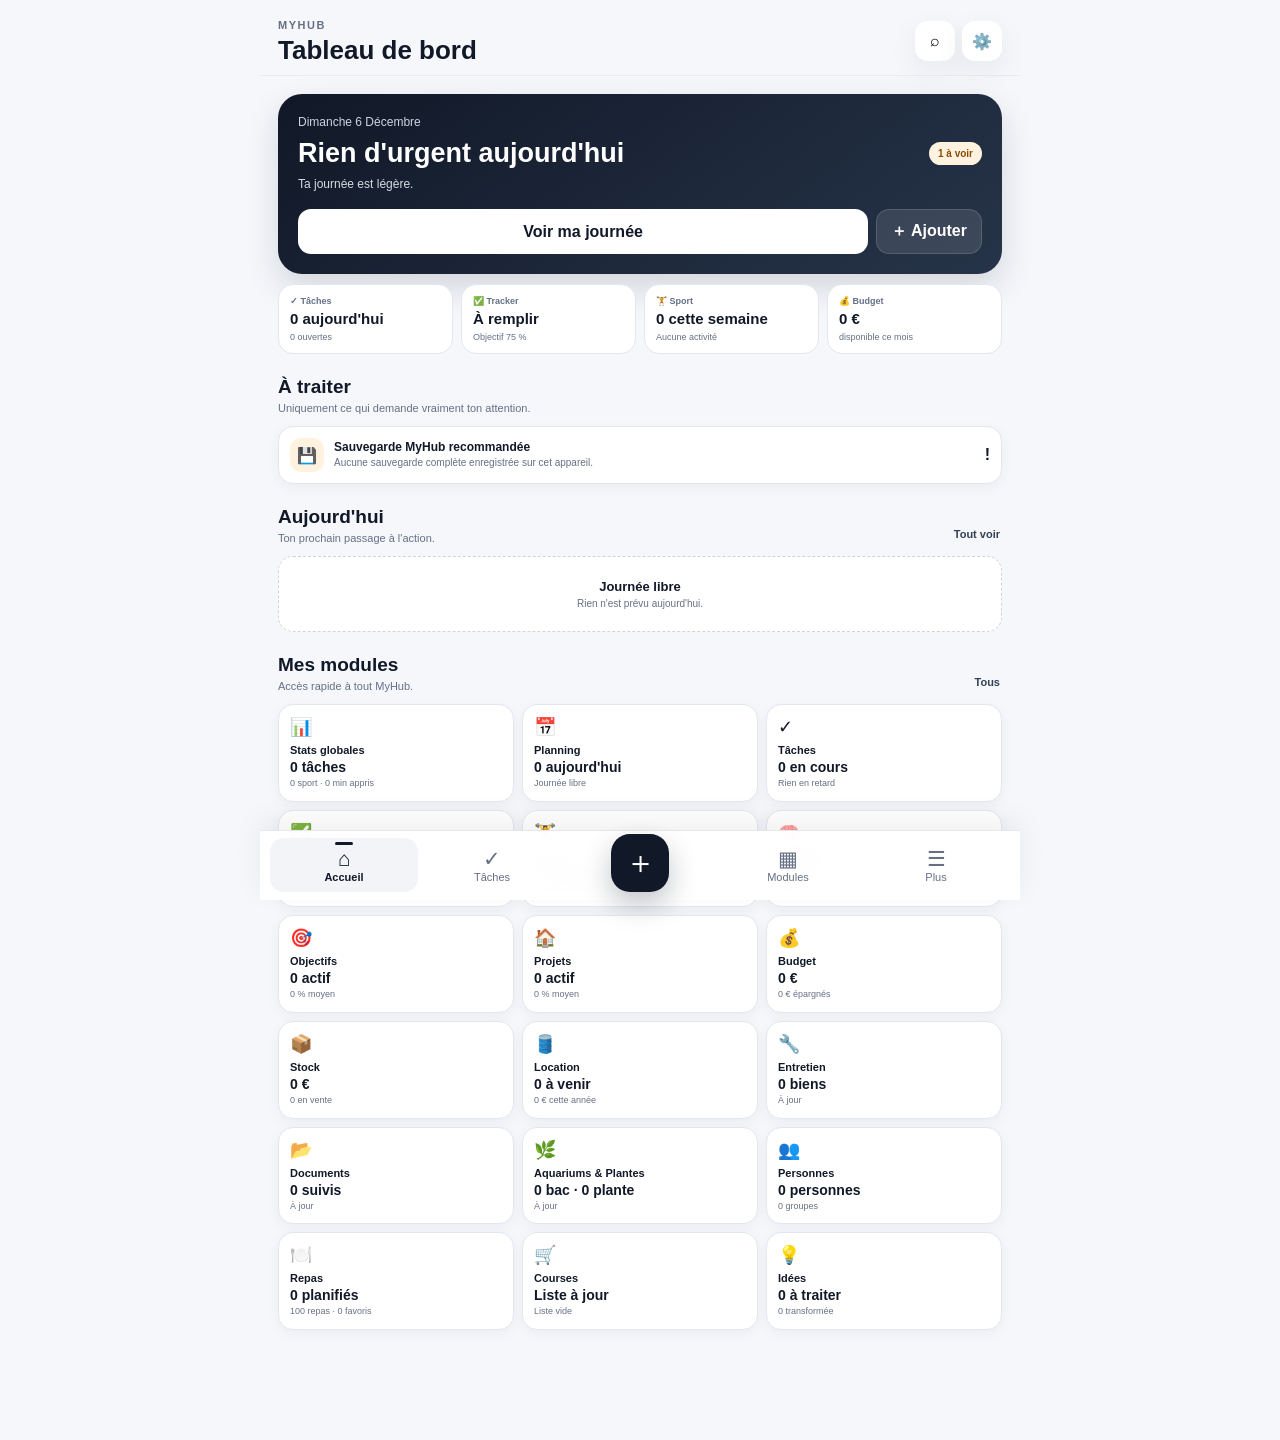
==== index.html @ 9978ae21 "MyHub V33.3.1 - Ajout manuel periode Badgeuse" ====
<!doctype html>
<html lang="fr">
<head>
  <meta charset="UTF-8" />
  <meta name="viewport" content="width=device-width, initial-scale=1, viewport-fit=cover" />
  <meta name="theme-color" content="#111827" />
  <meta name="apple-mobile-web-app-capable" content="yes" />
  <meta name="apple-mobile-web-app-status-bar-style" content="default" />
  <meta name="apple-mobile-web-app-title" content="MyHub" />
  <title>MyHub</title>
  <link rel="manifest" href="./manifest.webmanifest" />
  <link rel="apple-touch-icon" href="./assets/icons/icon-192.svg" />
  <link rel="stylesheet" href="./css/style.css?v=33.3.1" />
  <link rel="stylesheet" href="./css/dashboard.css?v=33.3.1" />
  <link rel="stylesheet" href="./css/stats.css?v=33.3.1" />
  <link rel="stylesheet" href="./css/stock.css?v=33.3.1" />
  <link rel="stylesheet" href="./css/tracker.css?v=33.3.1" />
  <link rel="stylesheet" href="./css/sport.css?v=33.3.1" />
  <link rel="stylesheet" href="./css/objectives.css?v=33.3.1" />
  <link rel="stylesheet" href="./css/planning.css?v=33.3.1" />
  <link rel="stylesheet" href="./css/maintenance.css?v=33.3.1" />
  <link rel="stylesheet" href="./css/living.css?v=33.3.1" />
  <link rel="stylesheet" href="./css/documents.css?v=33.3.1" />
  <link rel="stylesheet" href="./css/budget.css?v=33.3.1" />
  <link rel="stylesheet" href="./css/projects.css?v=33.3.1" />
  <link rel="stylesheet" href="./css/learning.css?v=33.3.1" />
  <link rel="stylesheet" href="./css/ideas.css?v=33.3.1" />
  <link rel="stylesheet" href="./css/search.css?v=33.3.1" />
  <link rel="stylesheet" href="./css/people.css?v=33.3.1" />
  <link rel="stylesheet" href="./css/meals.css?v=33.3.1" />
  <link rel="stylesheet" href="./css/rental.css?v=33.3.1" />
  <link rel="stylesheet" href="./css/notifications.css?v=33.3.1" />
  <link rel="stylesheet" href="./css/timeclock.css?v=33.3.1" />
</head>
<body>
  <div id="app">
    <header class="topbar">
      <div>
        <p class="eyebrow">MYHUB</p>
        <h1 id="page-title">Tableau de bord</h1>
      </div>
      <div class="topbar-actions"><button class="icon-btn" id="search-btn" aria-label="Rechercher">⌕</button><button class="icon-btn" id="settings-btn" aria-label="Réglages">⚙️</button></div>
    </header>

    <main id="view" class="view" aria-live="polite"></main>

    <nav class="bottom-nav" aria-label="Navigation principale">
      <button class="nav-item active" data-route="dashboard">
        <span>⌂</span><small>Accueil</small>
      </button>
      <button class="nav-item" data-route="tasks">
        <span>✓</span><small>Tâches</small>
      </button>
      <button class="nav-item nav-add" id="quick-add" aria-label="Ajouter">＋</button>
      <button class="nav-item" data-route="modules">
        <span>▦</span><small>Modules</small>
      </button>
      <button class="nav-item" data-route="settings">
        <span>☰</span><small>Plus</small>
      </button>
    </nav>
  </div>

  <div id="modal-root"></div>

  <script type="module" src="./js/app.js?v=33.3.1"></script>
</body>
</html>
---- css/style.css ----
:root {
  --bg: #f5f7fb;
  --surface: #ffffff;
  --surface-soft: #eef2f7;
  --text: #111827;
  --muted: #667085;
  --border: #e5e7eb;
  --accent: #111827;
  --success: #15803d;
  --danger: #b42318;
  --warning: #b54708;
  --shadow: 0 10px 30px rgba(17, 24, 39, .07);
  --radius: 20px;
}

* { box-sizing: border-box; }
html, body { margin: 0; min-height: 100%; background: var(--bg); color: var(--text); font-family: Inter, ui-sans-serif, -apple-system, BlinkMacSystemFont, "Segoe UI", sans-serif; }
button, input, textarea, select { font: inherit; }

body { padding-bottom: env(safe-area-inset-bottom); }

#app { min-height: 100vh; max-width: 760px; margin: 0 auto; background: var(--bg); }

.topbar {
  position: sticky; top: 0; z-index: 10;
  display: flex; align-items: center; justify-content: space-between;
  padding: calc(18px + env(safe-area-inset-top)) 18px 14px;
  background: rgba(245,247,251,.92);
  backdrop-filter: blur(18px);
  border-bottom: 1px solid rgba(229,231,235,.75);
}
.eyebrow { margin: 0 0 3px; font-size: 11px; font-weight: 800; letter-spacing: .14em; color: var(--muted); }
h1 { margin: 0; font-size: 26px; line-height: 1.05; }
h2 { font-size: 20px; margin: 0; }
h3 { margin: 0; font-size: 16px; }
p { line-height: 1.45; }

.view { padding: 18px 18px 110px; }

.icon-btn, .ghost-btn, .primary-btn, .danger-btn {
  border: 0; cursor: pointer; border-radius: 14px;
}
.icon-btn { width: 42px; height: 42px; background: var(--surface); box-shadow: var(--shadow); }
.primary-btn { background: var(--accent); color: white; padding: 12px 16px; font-weight: 700; }
.ghost-btn { background: var(--surface-soft); color: var(--text); padding: 10px 14px; font-weight: 700; }
.danger-btn { background: #fee4e2; color: var(--danger); padding: 10px 14px; font-weight: 700; }

.hero {
  background: linear-gradient(145deg,#111827,#263246);
  color: white;
  border-radius: 26px;
  padding: 22px;
  box-shadow: var(--shadow);
}
.hero .muted { color: #c7ced8; }
.hero strong { font-size: 30px; display: block; margin-top: 6px; }

.section { margin-top: 24px; }
.section-head { display: flex; align-items: center; justify-content: space-between; margin-bottom: 12px; }
.muted { color: var(--muted); }

.card-grid { display: grid; grid-template-columns: repeat(2, minmax(0,1fr)); gap: 12px; }
.module-card {
  border: 1px solid var(--border); background: var(--surface); border-radius: var(--radius);
  padding: 16px; box-shadow: var(--shadow); cursor: pointer; min-height: 132px;
}
.module-card .icon { font-size: 24px; }
.module-card .value { font-size: 24px; font-weight: 800; margin-top: 12px; }
.module-card .label { margin-top: 3px; font-weight: 700; }
.module-card .sub { margin-top: 8px; color: var(--muted); font-size: 13px; }

.list { display: grid; gap: 10px; }
.list-item {
  background: var(--surface); border: 1px solid var(--border); border-radius: 16px;
  padding: 14px; display: flex; gap: 12px; align-items: flex-start;
}
.list-item.done { opacity: .62; }
.list-item.done .task-title { text-decoration: line-through; }
.task-main { flex: 1; min-width: 0; }
.task-title { font-weight: 750; overflow-wrap: anywhere; }
.task-meta { color: var(--muted); font-size: 12px; margin-top: 5px; }
.task-desc { color: #475467; font-size: 13px; margin-top: 6px; white-space: pre-wrap; }
.checkbox {
  appearance: none; width: 24px; height: 24px; border-radius: 8px; border: 2px solid #98a2b3;
  margin: 0; cursor: pointer; display: grid; place-items: center; flex: 0 0 24px;
}
.checkbox:checked { background: var(--accent); border-color: var(--accent); }
.checkbox:checked::after { content: "✓"; color: white; font-weight: 900; font-size: 15px; }

.pills { display: flex; gap: 8px; overflow-x: auto; padding-bottom: 4px; }
.pill { white-space: nowrap; border: 1px solid var(--border); background: var(--surface); padding: 9px 12px; border-radius: 999px; cursor: pointer; }
.pill.active { background: var(--accent); color: white; border-color: var(--accent); }

.empty {
  text-align: center; padding: 30px 18px; color: var(--muted);
  background: var(--surface); border: 1px dashed #cfd4dc; border-radius: 18px;
}

.bottom-nav {
  position: fixed; left: 50%; transform: translateX(-50%); bottom: 0;
  width: min(760px,100%); z-index: 20;
  display: grid; grid-template-columns: repeat(5,1fr); align-items: end;
  padding: 8px 10px calc(8px + env(safe-area-inset-bottom));
  background: rgba(255,255,255,.96); backdrop-filter: blur(18px);
  border-top: 1px solid var(--border);
}
.nav-item {
  min-height: 52px; border: 0; background: transparent; color: #667085; cursor: pointer;
  display: flex; flex-direction: column; align-items: center; justify-content: center; gap: 2px;
}
.nav-item span { font-size: 21px; line-height: 1; }
.nav-item small { font-size: 11px; }
.nav-item.active { color: var(--text); font-weight: 800; }
.nav-add {
  width: 54px; height: 54px; min-height: 54px; border-radius: 18px; margin: -17px auto 0;
  background: var(--accent); color: white; font-size: 31px; box-shadow: 0 10px 25px rgba(17,24,39,.24);
}

.modal-backdrop {
  position: fixed; inset: 0; z-index: 100; background: rgba(17,24,39,.45);
  display: flex; align-items: flex-end; justify-content: center;
}
.modal {
  width: min(760px,100%); max-height: 90vh; overflow: auto;
  background: var(--surface); border-radius: 26px 26px 0 0;
  padding: 20px 18px calc(22px + env(safe-area-inset-bottom));
}
.modal-head { display: flex; justify-content: space-between; align-items: center; margin-bottom: 16px; }
.form-grid { display: grid; gap: 14px; }
.field { display: grid; gap: 6px; }
.field label { font-size: 13px; font-weight: 750; }
.field input, .field textarea, .field select {
  width: 100%; border: 1px solid #d0d5dd; border-radius: 13px; padding: 12px 13px; background: white; color: var(--text);
}
.field textarea { min-height: 90px; resize: vertical; }
.row { display: flex; gap: 10px; }
.row > * { flex: 1; }
.actions { display: flex; gap: 10px; justify-content: flex-end; margin-top: 8px; }

.settings-list { display: grid; gap: 10px; }
.setting-card { background: var(--surface); border:1px solid var(--border); border-radius: 16px; padding: 15px; }
.setting-card strong { display:block; margin-bottom:4px; }

.badge { display:inline-flex; align-items:center; border-radius:999px; padding:4px 8px; font-size:11px; font-weight:800; background:#eef2f6; }
.badge.danger { background:#fee4e2; color:var(--danger); }
.badge.success { background:#dcfae6; color:var(--success); }

@media (max-width: 390px) {
  .card-grid { grid-template-columns: 1fr; }
}

/* V18 — Consolidation Tâches */
.task-overview{display:grid;grid-template-columns:repeat(3,minmax(0,1fr));gap:8px;margin:12px 0}.task-overview article{background:#fff;border:1px solid var(--border);border-radius:14px;padding:11px}.task-overview span{display:block;color:var(--muted);font-size:10px}.task-overview strong{display:block;font-size:20px;margin-top:4px}.task-search-wrap{margin:10px 0}.task-search-wrap input{width:100%;border:1px solid var(--border);background:#fff;border-radius:14px;padding:12px 13px;font:inherit}.task-quick-actions{display:flex;gap:6px;flex-wrap:wrap;margin-top:9px}.task-mini-btn{border:1px solid #d0d5dd;background:#fff;color:#475467;border-radius:9px;padding:5px 8px;font-size:10px;font-weight:800;cursor:pointer}
@media(max-width:420px){.task-overview{grid-template-columns:repeat(3,1fr)}.task-overview article{padding:9px}.task-overview strong{font-size:17px}}


/* =========================================
   V20 — COHÉRENCE VISUELLE GLOBALE
========================================= */
:root{
  --radius-sm:12px;
  --radius-md:16px;
  --radius-lg:20px;
  --shadow-sm:0 4px 14px rgba(17,24,39,.045);
  --shadow-md:0 10px 30px rgba(17,24,39,.07);
  --focus:0 0 0 3px rgba(17,24,39,.10);
}
.topbar-actions{display:flex;gap:8px;align-items:center}
.app-panel,
.tracker-settings-card,
.tracker-config-card,
.sport-card,
.objective-card,
.planning-card,
.maintenance-card,
.documents-card,
.budget-card,
.project-card,
.learning-card,
.idea-card,
.living-card,
.dashboard-module,
.dashboard-alert{
  border:1px solid var(--border);
  border-radius:var(--radius-md);
  background:var(--surface);
  box-shadow:var(--shadow-sm);
}
.app-card{
  border:1px solid var(--border);
  border-radius:var(--radius-md);
  background:var(--surface);
  box-shadow:var(--shadow-sm);
}
.app-badge{
  display:inline-flex;
  align-items:center;
  justify-content:center;
  min-width:24px;
  height:24px;
  padding:0 8px;
  border-radius:999px;
  background:var(--surface-soft);
  color:var(--muted);
  font-size:10px;
  font-weight:850;
}
button,.module-card,.dashboard-module,.dashboard-alert,.living-card{
  -webkit-tap-highlight-color:transparent;
}
button:focus-visible,input:focus-visible,textarea:focus-visible,select:focus-visible{
  outline:none;
  box-shadow:var(--focus);
}
.primary-btn,.ghost-btn,.danger-btn{
  min-height:42px;
  display:inline-flex;
  align-items:center;
  justify-content:center;
  gap:6px;
}
.primary-btn{box-shadow:0 5px 14px rgba(17,24,39,.12)}
.icon-btn{display:grid;place-items:center}
.section-head h2,.section-head h3{letter-spacing:-.01em}
.section-head>div>p,.section-head>.muted{font-size:11px}
.field input,.field textarea,.field select{
  min-height:46px;
  border-radius:var(--radius-sm);
  transition:border-color .15s ease,box-shadow .15s ease;
}
.field input:focus,.field textarea:focus,.field select:focus{
  border-color:#98a2b3;
}
.modal{box-shadow:0 -18px 60px rgba(17,24,39,.15)}
.modal-head{position:sticky;top:-20px;z-index:3;background:var(--surface);padding-top:20px;padding-bottom:10px}
.pill,
.tracker-tab,.sport-tab,.living-tab,
.objectives-tab,.planning-tab,.maintenance-tab,
.documents-tab,.budget-tab,.projects-tab,.learning-tab,.ideas-tab{
  min-height:38px;
  font-weight:800;
}
.list-item{box-shadow:var(--shadow-sm)}
.empty{box-shadow:none}
@media(max-width:520px){
  .view{padding-left:14px;padding-right:14px}
  .topbar{padding-left:14px;padding-right:14px}
  .section{margin-top:20px}
  .modal{padding-left:14px;padding-right:14px}
}


/* =========================================
   V21 — SAUVEGARDE & RESTAURATION ROBUSTE
========================================= */
.backup-main-card{display:grid;gap:14px}
.backup-card-head{display:flex;justify-content:space-between;gap:12px;align-items:flex-start}
.backup-card-head p{margin:5px 0 0;font-size:11px}
.backup-status{display:inline-flex;align-items:center;white-space:nowrap;padding:6px 9px;border-radius:999px;font-size:9px;font-weight:900}
.backup-status.success{background:#dcfae6;color:var(--success)}
.backup-status.danger{background:#fff3e0;color:var(--warning)}
.backup-last{padding:12px;border:1px solid var(--border);border-radius:14px;background:var(--surface-soft)}
.backup-last span,.backup-last strong,.backup-last small{display:block}
.backup-last span{font-size:9px;color:var(--muted);font-weight:800;text-transform:uppercase;letter-spacing:.06em}
.backup-last strong{margin-top:4px;font-size:13px}
.backup-last small{margin-top:3px;color:var(--muted);font-size:10px}
.backup-export-success,.backup-export-error{margin-top:10px;border-radius:13px;padding:11px 12px;font-size:10px;line-height:1.45}
.backup-export-success{background:#dcfae6;color:#166534}
.backup-export-error{background:#fee4e2;color:var(--danger)}
.backup-export-success strong,.backup-export-success span,.backup-export-success small{display:block}
.backup-export-success span{margin-top:3px}
.backup-export-success small{margin-top:4px;opacity:.8;overflow-wrap:anywhere}
.backup-reminder-row{display:flex;justify-content:space-between;align-items:center;gap:10px;margin-top:10px}
.backup-reminder-row label{font-size:11px;color:var(--muted)}
.backup-reminder-row select{border:1px solid var(--border);background:#fff;border-radius:12px;padding:9px 11px}
.backup-history{display:grid;gap:7px;margin-top:9px}
.backup-history-row{display:flex;align-items:center;justify-content:space-between;gap:10px;padding:9px 0;border-bottom:1px solid #eef0f3}
.backup-history-row:last-child{border-bottom:0}
.backup-history-row strong,.backup-history-row small{display:block}
.backup-history-row strong{font-size:11px}
.backup-history-row small,.backup-history-row>span{font-size:9px;color:var(--muted);margin-top:2px}
.backup-preview-grid{display:grid;grid-template-columns:repeat(2,minmax(0,1fr));gap:8px}
.backup-preview-grid article{border:1px solid var(--border);background:var(--surface-soft);border-radius:13px;padding:10px}
.backup-preview-grid span,.backup-preview-grid strong{display:block}
.backup-preview-grid span{font-size:8px;color:var(--muted);text-transform:uppercase;font-weight:850;letter-spacing:.05em}
.backup-preview-grid strong{font-size:11px;margin-top:4px;overflow-wrap:anywhere}
.backup-validation{padding:10px 12px;border-radius:13px;margin-top:12px}
.backup-validation p{margin:3px 0;font-size:10px;line-height:1.4}
.backup-validation.success{background:#dcfae6;color:#166534}
.backup-validation.warning{background:#fff3e0;color:#92400e}
.backup-validation.danger{background:#fee4e2;color:var(--danger)}
.backup-checksum{margin-top:12px;padding:10px 12px;border:1px solid var(--border);border-radius:13px}
.backup-checksum span,.backup-checksum code{display:block}
.backup-checksum span{font-size:9px;color:var(--muted);font-weight:800}
.backup-checksum code{margin-top:4px;font-size:10px;overflow-wrap:anywhere}
.backup-restore-choice{display:grid;gap:8px;margin-top:14px}
.backup-choice-card{width:100%;text-align:left;border:1px solid var(--border);background:#fff;border-radius:14px;padding:12px;cursor:pointer}
.backup-choice-card strong,.backup-choice-card small{display:block}
.backup-choice-card strong{font-size:12px}
.backup-choice-card small{color:var(--muted);font-size:10px;line-height:1.4;margin-top:4px}
.backup-choice-card:disabled{opacity:.55}
.backup-safety-note{margin-top:12px;padding:11px 12px;border-radius:13px;background:#eef4ff;border:1px solid #d1e0ff}
.backup-safety-note strong{font-size:11px}
.backup-safety-note p{margin:4px 0 0;font-size:10px;color:#475467;line-height:1.45}
@media(max-width:430px){.backup-card-head{display:grid}.backup-preview-grid{grid-template-columns:1fr 1fr}}


/* =========================================
   V27 — UX générale & navigation mobile
========================================= */
.topbar{padding-bottom:11px;min-height:76px}
.topbar-actions{gap:7px}.topbar-actions .icon-btn{width:40px;height:40px;border-radius:13px}
.bottom-nav{padding-top:7px;box-shadow:0 -10px 30px rgba(17,24,39,.06)}
.nav-item{position:relative;border-radius:14px;min-height:54px;transition:background .12s ease,color .12s ease,transform .12s ease}
.nav-item:active{transform:scale(.96)}
.nav-item.active:not(.nav-add){background:#f2f4f7;color:#111827}
.nav-item.active:not(.nav-add)::before{content:"";position:absolute;top:4px;width:18px;height:3px;border-radius:999px;background:#111827}
.nav-add{width:58px;height:58px;min-height:58px;border-radius:19px;margin:-20px auto 0;box-shadow:0 12px 28px rgba(17,24,39,.25)}
.modules-v27-head{margin-bottom:10px}.modules-v27-head p{margin:4px 0 0;font-size:12px}
.modules-v27-search{display:flex;align-items:center;gap:8px;background:#fff;border:1px solid var(--border);border-radius:15px;padding:0 12px;margin-bottom:12px}
.modules-v27-search span{color:#667085;font-size:18px}.modules-v27-search input{width:100%;border:0;outline:0;background:transparent;padding:12px 0;color:var(--text);font:inherit}
.modules-v27-grid{display:grid;grid-template-columns:repeat(2,minmax(0,1fr));gap:9px}.modules-v27-card{display:grid;grid-template-columns:38px minmax(0,1fr) 12px;gap:9px;align-items:center;background:#fff;border:1px solid var(--border);border-radius:16px;padding:12px;cursor:pointer;min-width:0;transition:transform .12s ease}.modules-v27-card:active{transform:scale(.985)}.modules-v27-icon{width:38px;height:38px;display:grid;place-items:center;background:#f5f7fa;border-radius:12px;font-size:18px}.modules-v27-copy{min-width:0}.modules-v27-copy strong{display:block;font-size:12px}.modules-v27-copy span{display:block;color:var(--muted);font-size:9px;line-height:1.35;margin-top:3px;display:-webkit-box;-webkit-line-clamp:2;-webkit-box-orient:vertical;overflow:hidden}.modules-v27-card b{color:#98a2b3;font-size:18px}
@media(max-width:430px){.topbar{padding-top:calc(15px + env(safe-area-inset-top));padding-bottom:10px}.topbar h1{font-size:24px}.view{padding-top:14px}.nav-item small{font-size:10px}.nav-item span{font-size:20px}.modules-v27-grid{grid-template-columns:1fr}.modules-v27-card{padding:11px}}


/* MyHub V32 — Tâches & ordre des modules */
.modules-v32{display:grid;gap:14px}
.modules-v32-group{display:grid;gap:8px}
.modules-v32-group-head{display:flex;align-items:flex-end;justify-content:space-between;gap:12px;padding:3px 2px 0}
.modules-v32-group-head h3{margin:0;font-size:14px}
.modules-v32-group-head p{margin:3px 0 0;color:var(--muted);font-size:10px;line-height:1.35}
.modules-v32-group-head>span{font-size:10px;color:var(--muted);background:var(--surface-soft);border-radius:999px;padding:3px 7px}

.tasks-v32{display:grid;gap:12px}
.task-overview-v32{margin:0}
.task-overview-v32 article{display:grid;gap:2px}
.task-overview-v32 article.attention{border-color:#f0b8ad;background:#fff8f6}
.task-overview-v32 small{font-size:9px;color:var(--muted);line-height:1.25}
.task-primary-tabs{display:flex;gap:6px;overflow-x:auto;padding:2px 0;scrollbar-width:none}
.task-primary-tabs::-webkit-scrollbar{display:none}
.task-primary-tabs button{flex:0 0 auto;border:1px solid var(--border);background:var(--surface);color:var(--muted);border-radius:12px;padding:8px 10px;font-size:10px;font-weight:850;white-space:nowrap}
.task-primary-tabs button span{display:inline-grid;place-items:center;min-width:19px;height:19px;margin-left:4px;border-radius:999px;background:var(--surface-soft);font-size:8px}
.task-primary-tabs button.active{background:var(--text);border-color:var(--text);color:var(--surface)}
.task-primary-tabs button.active span{background:rgba(255,255,255,.14)}
.task-linked-filters{display:flex;gap:6px;overflow-x:auto;scrollbar-width:none}
.task-linked-filters::-webkit-scrollbar{display:none}
.task-linked-filters button{flex:0 0 auto;border:0;background:var(--surface-soft);color:var(--muted);border-radius:999px;padding:7px 10px;font-size:9px;font-weight:800}
.task-linked-filters button.active{background:color-mix(in srgb,var(--accent) 13%,var(--surface));color:var(--accent)}
.task-context-banner{display:flex;align-items:center;justify-content:space-between;gap:10px;padding:10px 12px;border-radius:14px;border:1px solid color-mix(in srgb,var(--accent) 30%,var(--border));background:color-mix(in srgb,var(--accent) 7%,var(--surface))}
.task-context-banner>div{display:grid;gap:2px;min-width:0}.task-context-banner span{font-size:8px;color:var(--muted);text-transform:uppercase;font-weight:900}.task-context-banner strong{font-size:11px;white-space:nowrap;overflow:hidden;text-overflow:ellipsis}
.task-context-banner .ghost-btn{font-size:9px;padding:7px 9px;white-space:nowrap}
.task-view-heading{display:flex;justify-content:space-between;align-items:center;padding:0 2px}
.task-view-heading>div{display:flex;align-items:center;gap:7px}.task-view-heading strong{font-size:12px}.task-view-heading span{font-size:9px;color:var(--muted)}
.task-list-v32{margin-top:0!important}
.task-priority.high{background:#fff0ed;color:#b13d2f;border-color:#f0c2b8}
.task-priority.low{background:#f3f5f7;color:#697386}
.task-empty-v32{font-size:11px;line-height:1.45}

@media(max-width:430px){
  .modules-v32-group-head p{max-width:250px}
  .task-overview-v32{grid-template-columns:repeat(3,minmax(0,1fr))}
  .task-overview-v32 article{padding:9px}
  .task-context-banner{align-items:flex-start;flex-direction:column}
}


/* MyHub V33 — fiabilité et simplification */
.task-primary-tabs button[data-filter="automatic"]{border-style:dashed}
.tracker-cleanup-card{border-color:#ead8a4;background:#fffaf0}
.tracker-cleanup-list{display:grid;gap:5px;margin-top:8px}
.tracker-cleanup-list span{font-size:10px;font-weight:750}
.tracker-cleanup-list small{color:var(--muted);font-weight:500}


/* MyHub V33.1 — version dans les Réglages */
.settings-version-card{display:grid;gap:13px;background:linear-gradient(145deg,#111827,#263246);color:#fff;border-color:transparent}
.settings-version-head{display:flex;align-items:flex-start;justify-content:space-between;gap:12px}
.settings-version-head>div{display:grid;gap:4px}
.settings-version-eyebrow{font-size:8px;font-weight:900;letter-spacing:.13em;color:#b9c2cf}
.settings-version-head strong{font-size:25px;line-height:1}
.settings-version-badge{flex:0 0 auto;border-radius:999px;padding:5px 8px;background:rgba(255,255,255,.1);font-size:8px;font-weight:850;color:#e7ebf0}
.settings-release{display:grid;gap:4px;padding-top:11px;border-top:1px solid rgba(255,255,255,.12)}
.settings-release>span{font-size:8px;text-transform:uppercase;font-weight:850;color:#aeb8c7}
.settings-release>strong{font-size:12px}
.settings-release p{margin:0;font-size:10px;line-height:1.45;color:#d0d6df}
.settings-version-card .ghost-btn{justify-self:start;background:rgba(255,255,255,.11);color:#fff}
.release-modal-summary{display:grid;gap:5px;padding:12px;border-radius:15px;background:var(--surface-soft)}
.release-modal-summary span{font-size:8px;font-weight:850;text-transform:uppercase;color:var(--muted)}
.release-modal-summary strong{font-size:13px}
.release-modal-summary p{margin:0;color:var(--muted);font-size:10px;line-height:1.45}
.release-modal-list{display:grid;gap:8px;margin-top:12px}
.release-modal-list>div{display:grid;grid-template-columns:22px minmax(0,1fr);gap:7px;align-items:start}
.release-modal-list>div>span{display:grid;place-items:center;width:20px;height:20px;border-radius:7px;background:#eaf7ee;color:#15803d;font-size:10px;font-weight:900}
.release-modal-list p{margin:2px 0 0;font-size:10px;line-height:1.45}


/* MyHub V33.2 — Tâches cliquables & dossiers */
.task-folders-panel{display:grid;gap:10px;margin:12px 0 14px;padding:12px;border:1px solid var(--border);border-radius:18px;background:var(--surface)}
.task-folders-head{display:flex;align-items:center;justify-content:space-between;gap:10px}
.task-folders-head>div:first-child{display:grid;gap:2px}.task-folders-head>div:first-child>strong{font-size:12px}.task-folders-head>div:first-child>span{font-size:9px;color:var(--muted)}
.task-folders-actions{display:flex;gap:6px;flex-wrap:wrap}.task-folders-actions .ghost-btn,.task-folders-actions .primary-btn{padding:8px 10px;font-size:9px;border-radius:11px}
.task-folder-strip{display:flex;gap:6px;overflow-x:auto;padding:1px 0 4px;scrollbar-width:none}.task-folder-strip::-webkit-scrollbar{display:none}
.task-folder-chip{flex:0 0 auto;border:1px solid var(--border);background:var(--surface-soft);color:var(--text);border-radius:999px;padding:8px 10px;font-size:9px;font-weight:800;white-space:nowrap}
.task-folder-chip span{margin-left:4px;opacity:.65}.task-folder-chip.active{background:var(--text);border-color:var(--text);color:var(--surface)}
.task-row-clickable{cursor:pointer}.task-row-clickable .task-title{text-decoration-thickness:1px;text-underline-offset:3px}
.task-row-clickable:active{transform:scale(.995)}
.task-row-system{cursor:pointer}
.task-folder-manager-list{display:grid;gap:8px}.task-folder-manager-row{display:flex;align-items:center;justify-content:space-between;gap:10px;padding:10px;border:1px solid var(--border);border-radius:14px}
.task-folder-manager-row>div:first-child{display:flex;align-items:center;gap:8px;min-width:0}.task-folder-manager-row strong{font-size:11px;overflow:hidden;text-overflow:ellipsis}
.task-folder-manager-row>small{font-size:8px;color:var(--muted)}
.task-folder-manager-actions{display:flex;gap:5px;flex:0 0 auto}.task-folder-manager-actions button{padding:7px 9px;font-size:8px}
.task-folder-manager-note{margin-top:10px;padding:10px;border-radius:12px;background:var(--surface-soft);font-size:9px;color:var(--muted);line-height:1.45}
@media(max-width:430px){.task-folders-head{align-items:flex-start;flex-direction:column}.task-folders-actions{width:100%}.task-folders-actions button{flex:1}}
---- css/dashboard.css ----
/* =========================================
   MYHUB — DASHBOARD V27
   Priorités claires + ergonomie mobile
========================================= */
.dashboard-shell{--dash-border:#e2e7ef;--dash-muted:#667085;--dash-soft:#f8fafc;--dash-red:#b42318;--dash-blue:#2563eb;display:grid;gap:0}
.dashboard-hero-v27{background:linear-gradient(145deg,#111827,#263449);color:#fff;border-radius:24px;padding:20px;box-shadow:0 14px 34px rgba(17,24,39,.14)}
.dashboard-hero-v27 .date{margin:0;color:#cbd5e1;font-size:12px;text-transform:capitalize}
.dashboard-hero-line{display:flex;align-items:center;gap:10px;justify-content:space-between;margin-top:7px}
.dashboard-hero-line h2{font-size:27px;line-height:1.08;margin:0;max-width:520px}
.dashboard-hero-v27 p:last-child{margin:8px 0 0;color:#d5dbe5;font-size:12px}
.dashboard-attention-badge{flex:0 0 auto;border-radius:999px;padding:6px 9px;background:#fff3e0;color:#8a4b08;font-size:10px;font-weight:900;white-space:nowrap}
.dashboard-attention-badge.calm{background:rgba(255,255,255,.12);color:#fff;border:1px solid rgba(255,255,255,.14)}
.dashboard-hero-actions-v27{display:grid;grid-template-columns:minmax(0,1fr) auto;gap:8px;margin-top:16px}
.dashboard-main-action,.dashboard-secondary-action,.dashboard-text-btn{border:0;cursor:pointer;font-weight:850}
.dashboard-main-action{background:#fff;color:#111827;border-radius:13px;padding:11px 14px;text-align:center}
.dashboard-secondary-action{background:rgba(255,255,255,.11);color:#fff;border:1px solid rgba(255,255,255,.14);border-radius:13px;padding:11px 14px}
.dashboard-glance{display:grid;grid-template-columns:repeat(4,minmax(0,1fr));gap:8px;margin-top:10px}
.dashboard-glance-card{background:#fff;border:1px solid var(--dash-border);border-radius:15px;padding:11px;cursor:pointer;min-width:0;transition:transform .12s ease,border-color .12s ease}
.dashboard-glance-card:active,.dashboard-module:active,.dashboard-alert:active,.dashboard-timeline-item:active{transform:scale(.985)}
.dashboard-glance-card.danger{border-color:#fda29b;background:#fff9f8}
.dashboard-glance-card span{display:block;color:var(--dash-muted);font-size:9px;font-weight:850}
.dashboard-glance-card strong{display:block;margin-top:4px;font-size:15px;line-height:1.2;overflow-wrap:anywhere}
.dashboard-glance-card small{display:block;margin-top:4px;color:var(--dash-muted);font-size:9px;white-space:nowrap;overflow:hidden;text-overflow:ellipsis}
.dashboard-section{margin-top:22px}
.dashboard-section-head{display:flex;justify-content:space-between;gap:12px;align-items:end;margin-bottom:9px}
.dashboard-section-head h2{font-size:19px}
.dashboard-section-head p{margin:3px 0 0;color:var(--dash-muted);font-size:11px}
.dashboard-text-btn{background:transparent;color:#344054;padding:7px 2px;font-size:11px}
.dashboard-alerts{display:grid;gap:7px}
.dashboard-alert{background:#fff;border:1px solid var(--dash-border);border-radius:15px;padding:11px;display:flex;align-items:center;gap:10px;cursor:pointer}
.dashboard-alert .icon{width:34px;height:34px;flex:0 0 34px;display:grid;place-items:center;border-radius:11px;background:#f2f4f7;font-size:16px}
.dashboard-alert.danger .icon{background:#fee4e2}.dashboard-alert.warning .icon{background:#fff3e0}
.dashboard-alert-main{flex:1;min-width:0}.dashboard-alert-main strong{display:block;font-size:12px}.dashboard-alert-main small{display:block;color:var(--dash-muted);margin-top:2px;font-size:10px;line-height:1.35}.dashboard-alert .count{font-weight:900;font-size:16px}
.dashboard-timeline{display:grid;gap:7px}
.dashboard-timeline-item{display:grid;grid-template-columns:50px 8px minmax(0,1fr) 12px;gap:8px;align-items:center;background:#fff;border:1px solid var(--dash-border);border-radius:15px;padding:11px 11px;cursor:pointer}
.dashboard-timeline-time{text-align:right;color:var(--dash-muted);font-size:10px;font-weight:850}.dashboard-timeline-dot{width:7px;height:7px;border-radius:999px;background:#98a2b3}.dashboard-timeline-dot.task{background:#2563eb}.dashboard-timeline-dot.objective{background:#7c3aed}.dashboard-timeline-dot.sport{background:#15803d}.dashboard-timeline-dot.event{background:#b54708}.dashboard-timeline-dot.project{background:#92400e}.dashboard-timeline-dot.learning{background:#0891b2}
.dashboard-timeline-main{min-width:0}.dashboard-timeline-main strong{display:block;font-size:12px;white-space:nowrap;overflow:hidden;text-overflow:ellipsis}.dashboard-timeline-main small{display:block;color:var(--dash-muted);margin-top:2px;font-size:9px;white-space:nowrap;overflow:hidden;text-overflow:ellipsis}.dashboard-row-chevron{color:#98a2b3;font-size:18px}
.dashboard-module-grid{display:grid;grid-template-columns:repeat(3,minmax(0,1fr));gap:8px}.dashboard-module{background:#fff;border:1px solid var(--dash-border);border-radius:15px;padding:11px;cursor:pointer;min-height:94px;transition:transform .12s ease}.dashboard-module .icon{font-size:18px}.dashboard-module .label{margin-top:6px;font-size:11px;font-weight:850}.dashboard-module .value{margin-top:3px;font-size:14px;font-weight:900}.dashboard-module .sub{color:var(--dash-muted);font-size:9px;margin-top:3px;line-height:1.3;display:-webkit-box;-webkit-line-clamp:2;-webkit-box-orient:vertical;overflow:hidden}
.dashboard-empty-v27{padding:22px 14px;text-align:center;border:1px dashed #cfd4dc;border-radius:15px;background:#fff}.dashboard-empty-v27 strong,.dashboard-empty-v27 span{display:block}.dashboard-empty-v27 strong{font-size:13px}.dashboard-empty-v27 span{color:var(--dash-muted);font-size:10px;margin-top:4px}
@media(max-width:620px){.dashboard-glance{grid-template-columns:repeat(2,minmax(0,1fr))}.dashboard-module-grid{grid-template-columns:repeat(2,minmax(0,1fr))}}
@media(max-width:420px){.dashboard-hero-v27{padding:17px;border-radius:21px}.dashboard-hero-line{align-items:flex-start}.dashboard-hero-line h2{font-size:23px}.dashboard-attention-badge{font-size:9px;padding:5px 7px}.dashboard-hero-actions-v27{grid-template-columns:1fr 105px}.dashboard-main-action,.dashboard-secondary-action{padding:10px 11px;font-size:12px}.dashboard-glance-card{padding:10px}.dashboard-timeline-item{grid-template-columns:46px 7px minmax(0,1fr) 10px;padding:10px}.dashboard-module{min-height:88px;padding:10px}}
---- css/stats.css ----
/* =========================================
   MYHUB — STATS GLOBALES
========================================= */

.stats-shell {
  --st-border: #e5e7eb;
  --st-muted: #667085;
  --st-soft: #f8fafc;
  --st-green: #15803d;
  --st-red: #b42318;
  --st-blue: #2563eb;
}

.stats-tabs {
  display: flex;
  gap: 8px;
  overflow-x: auto;
  scrollbar-width: none;
  padding-bottom: 4px;
}

.stats-tabs::-webkit-scrollbar { display: none; }

.stats-tab {
  flex-shrink: 0;
  border: 1px solid var(--st-border);
  background: #fff;
  color: var(--st-muted);
  border-radius: 999px;
  padding: 9px 13px;
  font-size: 13px;
  font-weight: 800;
  cursor: pointer;
}

.stats-tab.active {
  background: #111827;
  color: #fff;
  border-color: #111827;
}

.stats-toolbar {
  display: flex;
  align-items: center;
  gap: 9px;
  margin-top: 14px;
}

.stats-arrow {
  width: 40px;
  height: 40px;
  border: 1px solid var(--st-border);
  background: #fff;
  border-radius: 12px;
  cursor: pointer;
  font-size: 20px;
}

.stats-period {
  flex: 1;
  text-align: center;
}

.stats-period strong {
  display: block;
  font-size: 15px;
}

.stats-period small {
  display: block;
  color: var(--st-muted);
  margin-top: 2px;
  font-size: 11px;
}

.stats-hero {
  margin-top: 15px;
  padding: 20px;
  border-radius: 24px;
  color: #fff;
  background: linear-gradient(145deg, #111827, #29384e);
}

.stats-hero span {
  display: block;
  opacity: .8;
  font-size: 12px;
}

.stats-hero strong {
  display: block;
  font-size: 31px;
  margin: 6px 0 8px;
}

.stats-hero small {
  display: block;
  opacity: .82;
  line-height: 1.45;
}

.stats-section {
  margin-top: 24px;
}

.stats-section-head {
  margin-bottom: 10px;
}

.stats-section-head h2 {
  margin: 0;
}

.stats-section-head p {
  margin: 4px 0 0;
  color: var(--st-muted);
  font-size: 12px;
}

.stats-grid {
  display: grid;
  grid-template-columns: repeat(2, minmax(0,1fr));
  gap: 10px;
}

.stats-card {
  background: #fff;
  border: 1px solid var(--st-border);
  border-radius: 17px;
  padding: 14px;
}

.stats-card span {
  display: block;
  color: var(--st-muted);
  font-size: 11px;
}

.stats-card strong {
  display: block;
  margin-top: 6px;
  font-size: 22px;
}

.stats-card small {
  display: block;
  margin-top: 5px;
  color: var(--st-muted);
  font-size: 10px;
  line-height: 1.4;
}

.stats-delta {
  display: inline-flex;
  width: fit-content;
  margin-top: 7px;
  border-radius: 999px;
  padding: 4px 7px;
  font-size: 10px;
  font-weight: 850;
  background: #eef2f6;
  color: #475467;
}

.stats-delta.good {
  background: #dcfae6;
  color: var(--st-green);
}

.stats-delta.bad {
  background: #fee4e2;
  color: var(--st-red);
}

.stats-bars {
  display: grid;
  gap: 9px;
}

.stats-bar-row {
  background: #fff;
  border: 1px solid var(--st-border);
  border-radius: 16px;
  padding: 12px;
}

.stats-bar-head {
  display: flex;
  justify-content: space-between;
  gap: 12px;
  align-items: center;
  font-size: 12px;
}

.stats-bar-head span {
  color: var(--st-muted);
}

.stats-bar {
  height: 8px;
  background: #eef2f6;
  border-radius: 999px;
  overflow: hidden;
  margin-top: 8px;
}

.stats-bar i {
  display: block;
  height: 100%;
  border-radius: inherit;
  background: #111827;
}

.stats-table {
  display: grid;
  gap: 8px;
}

.stats-row {
  display: grid;
  grid-template-columns: 1fr auto auto;
  gap: 10px;
  align-items: center;
  background: #fff;
  border: 1px solid var(--st-border);
  border-radius: 15px;
  padding: 12px;
}

.stats-row strong {
  font-size: 12px;
}

.stats-row span {
  color: var(--st-muted);
  font-size: 11px;
}

.stats-row b {
  font-size: 13px;
}

.stats-empty {
  text-align: center;
  padding: 28px 16px;
  border: 1px dashed #cfd4dc;
  border-radius: 17px;
  background: #fff;
  color: var(--st-muted);
}

@media (max-width: 430px) {
  .stats-grid {
    grid-template-columns: 1fr;
  }

  .stats-row {
    grid-template-columns: 1fr auto;
  }

  .stats-row span {
    display: none;
  }
}

/* V24 — chargement robuste des Stats globales */
.stats-loading-card,
.stats-error-card {
  margin-top: 16px;
  padding: 18px;
  border: 1px solid var(--st-border);
  border-radius: 17px;
  background: #fff;
}
.stats-loading-card strong,
.stats-loading-card small,
.stats-error-card strong,
.stats-error-card small {
  display: block;
}
.stats-loading-card small,
.stats-error-card small {
  margin-top: 5px;
  color: var(--st-muted);
  font-size: 11px;
  line-height: 1.45;
}
.stats-error-card .primary-btn { margin-top: 12px; }


/* V25 — Stats > Records */
.stats-view-tabs{display:flex;gap:7px;margin-bottom:10px;padding:4px;background:#eef2f6;border-radius:14px}.stats-view-tab{flex:1;border:0;background:transparent;border-radius:10px;padding:10px 12px;font-weight:800;color:#667085}.stats-view-tab.active{background:#fff;color:#101828;box-shadow:0 2px 8px rgba(16,24,40,.08)}.stats-records-hero{background:#101828;color:#fff;border-radius:20px;padding:18px;margin-bottom:12px;display:grid;gap:4px}.stats-records-hero span{font-size:11px;text-transform:uppercase;letter-spacing:.06em;color:#cbd5e1}.stats-records-hero strong{font-size:22px}.stats-records-hero small{color:#cbd5e1}.stats-record-sport{background:#fff;border:1px solid #e4e7ec;border-radius:18px;padding:14px;margin-bottom:12px}.stats-record-list{display:grid;gap:8px}.stats-record-row{display:flex;justify-content:space-between;align-items:center;gap:12px;background:#f8fafc;border-radius:12px;padding:11px}.stats-record-row strong,.stats-record-row small{display:block}.stats-record-row small{margin-top:2px;color:#667085;font-size:10px}.stats-record-row b{text-align:right}.stats-record-exercise{border:0}.stats-record-exercise summary{cursor:pointer;list-style:none}.stats-record-exercise summary::-webkit-details-marker{display:none}.stats-record-detail{padding:10px 12px;background:#f8fafc;border-radius:0 0 12px 12px;display:grid;gap:9px}.stats-record-detail>div{display:grid;gap:2px}.stats-record-detail span,.stats-record-detail small{font-size:10px;color:#667085}.stats-record-history{border-top:1px solid #e4e7ec;padding-top:8px}.stats-record-history b,.stats-record-history span{display:block}.stats-empty-record{padding:14px;border-radius:12px;background:#f8fafc;color:#667085;font-size:12px}
---- css/stock.css ----
/* =========================================
   MYHUB — MODULE STOCK
   Styles isolés du shell principal
========================================= */

.stock-shell {
  --stock-primary: #1f6feb;
  --stock-primary-dark: #1557b0;
  --stock-green: #168b5b;
  --stock-red: #d64545;
  --stock-soft: #f8f9fb;
  --stock-border: #e7e9ed;
  --stock-radius: 18px;
}

.stock-shell button,
.stock-shell input,
.stock-shell select,
.stock-shell textarea {
  font: inherit;
}

.stock-toolbar {
  display: flex;
  gap: 8px;
  overflow-x: auto;
  padding-bottom: 4px;
  margin-bottom: 16px;
  scrollbar-width: none;
}

.stock-toolbar::-webkit-scrollbar,
.stock-filters::-webkit-scrollbar {
  display: none;
}

.stock-tab,
.stock-filter {
  flex-shrink: 0;
  border: 1px solid var(--stock-border);
  background: white;
  color: #667085;
  padding: 9px 13px;
  border-radius: 999px;
  font-size: 13px;
  font-weight: 700;
  cursor: pointer;
}

.stock-tab.active,
.stock-filter.active {
  background: #111827;
  border-color: #111827;
  color: white;
}

.stock-head {
  display: flex;
  align-items: flex-start;
  justify-content: space-between;
  gap: 14px;
  margin-bottom: 16px;
}

.stock-head p {
  margin: 4px 0 0;
  color: #667085;
  font-size: 13px;
}

.stock-hero {
  padding: 22px;
  border-radius: 24px;
  background: linear-gradient(135deg, #1f6feb, #1455b5);
  color: white;
  box-shadow: 0 12px 30px rgba(31, 111, 235, .20);
  margin-bottom: 14px;
}

.stock-hero span {
  display: block;
  font-size: 13px;
  opacity: .86;
}

.stock-hero strong {
  display: block;
  margin-top: 6px;
  font-size: 36px;
  line-height: 1;
  letter-spacing: -1.2px;
}

.stock-hero small {
  display: block;
  margin-top: 11px;
  opacity: .82;
}

.stock-stats-grid {
  display: grid;
  grid-template-columns: repeat(2, minmax(0,1fr));
  gap: 10px;
}

.stock-stat-card,
.stock-big-stat,
.stock-data-card,
.stock-detail-card,
.stock-detail-section {
  background: white;
  border: 1px solid var(--stock-border);
  border-radius: var(--stock-radius);
  box-shadow: 0 6px 24px rgba(0,0,0,.045);
}

.stock-stat-card {
  padding: 16px;
}

.stock-stat-card span,
.stock-big-stat span,
.stock-detail-card span {
  display: block;
  color: #7a7f87;
  font-size: 12px;
  margin-bottom: 7px;
}

.stock-stat-card strong {
  font-size: 21px;
}

.stock-section {
  margin-top: 24px;
}

.stock-section-title {
  display: flex;
  justify-content: space-between;
  align-items: center;
  gap: 12px;
  margin-bottom: 11px;
}

.stock-section-title h3 {
  font-size: 18px;
}

.stock-link-btn {
  border: 0;
  background: transparent;
  color: var(--stock-primary);
  font-weight: 750;
  cursor: pointer;
}

.stock-product-list {
  display: grid;
  gap: 10px;
}

.stock-product-card {
  width: 100%;
  display: flex;
  align-items: center;
  gap: 13px;
  padding: 11px;
  border: 1px solid var(--stock-border);
  background: white;
  border-radius: var(--stock-radius);
  box-shadow: 0 6px 24px rgba(0,0,0,.045);
  text-align: left;
  cursor: pointer;
}

.stock-product-image,
.stock-product-placeholder {
  width: 70px;
  height: 70px;
  flex: 0 0 70px;
  border-radius: 14px;
  background: #eceef1;
}

.stock-product-image {
  object-fit: cover;
}

.stock-product-placeholder {
  display: grid;
  place-items: center;
  font-size: 25px;
}

.stock-product-info {
  flex: 1;
  min-width: 0;
}

.stock-product-info h3 {
  margin: 0 0 4px;
  font-size: 15px;
  overflow: hidden;
  white-space: nowrap;
  text-overflow: ellipsis;
}

.stock-product-info p {
  margin: 0;
  color: #7a7f87;
  font-size: 12px;
}

.stock-product-price {
  margin-left: auto;
  font-size: 15px;
  font-weight: 800;
  white-space: nowrap;
}

.stock-status {
  display: inline-flex;
  margin-top: 6px;
  padding: 4px 8px;
  border-radius: 999px;
  font-size: 10px;
  font-weight: 800;
}

.stock-status-stock {
  color: #5c626b;
  background: #eef0f3;
}

.stock-status-sale {
  color: #9a5600;
  background: #fff0d7;
}

.stock-status-sold {
  color: #08734a;
  background: #dff5eb;
}

.stock-search {
  width: 100%;
  border: 1px solid var(--stock-border);
  background: white;
  padding: 13px 15px;
  border-radius: 14px;
  outline: none;
  font-size: 16px;
  margin-bottom: 10px;
}

.stock-search:focus,
.stock-form input:focus,
.stock-form select:focus,
.stock-form textarea:focus {
  border-color: var(--stock-primary);
}

.stock-filters {
  display: flex;
  gap: 8px;
  overflow-x: auto;
  padding-bottom: 13px;
}

.stock-form {
  display: grid;
  gap: 16px;
}

.stock-field {
  display: grid;
  gap: 7px;
}

.stock-field label {
  font-size: 13px;
  font-weight: 700;
}

.stock-field input,
.stock-field select,
.stock-field textarea {
  width: 100%;
  border: 1px solid var(--stock-border);
  background: white;
  border-radius: 14px;
  padding: 13px;
  outline: none;
  font-size: 16px;
  color: #111827;
}

.stock-field textarea {
  min-height: 105px;
  resize: vertical;
}

.stock-price-grid,
.stock-detail-grid,
.stock-sale-summary {
  display: grid;
  grid-template-columns: repeat(2, minmax(0,1fr));
  gap: 10px;
}

.stock-money-input {
  position: relative;
}

.stock-money-input input {
  padding-right: 40px;
}

.stock-money-input span {
  position: absolute;
  right: 14px;
  top: 50%;
  transform: translateY(-50%);
  color: #7a7f87;
  font-weight: 700;
}

.stock-photo-input {
  display: none;
}

.stock-photo-preview {
  min-height: 175px;
  display: grid;
  place-items: center;
  gap: 5px;
  border: 2px dashed #d5d8dd;
  border-radius: 20px;
  background: white;
  overflow: hidden;
  text-align: center;
  cursor: pointer;
  padding: 18px;
}

.stock-photo-preview .stock-photo-inner {
  display: grid;
  justify-items: center;
  gap: 5px;
}

.stock-photo-preview .stock-photo-icon {
  font-size: 32px;
}

.stock-photo-preview small {
  color: #7a7f87;
}

.stock-photo-preview img {
  width: 100%;
  height: 240px;
  object-fit: cover;
  margin: -18px;
  max-width: calc(100% + 36px);
}

.stock-primary,
.stock-secondary,
.stock-danger {
  width: 100%;
  border: 0;
  padding: 14px 15px;
  border-radius: 14px;
  font-weight: 800;
  cursor: pointer;
}

.stock-primary {
  background: var(--stock-primary);
  color: white;
  box-shadow: 0 8px 20px rgba(31,111,235,.16);
}

.stock-primary:active {
  background: var(--stock-primary-dark);
  transform: scale(.99);
}

.stock-secondary {
  background: white;
  color: #111827;
  border: 1px solid var(--stock-border);
}

.stock-danger {
  background: #fff0f0;
  color: var(--stock-red);
}

.stock-big-stats {
  display: grid;
  gap: 10px;
}

.stock-big-stat {
  padding: 18px;
}

.stock-big-stat strong {
  font-size: 27px;
  letter-spacing: -.7px;
}

.stock-empty {
  text-align: center;
  padding: 34px 20px;
  background: white;
  border: 1px dashed #d0d5dd;
  border-radius: var(--stock-radius);
  color: #667085;
}

.stock-empty .stock-empty-icon {
  font-size: 34px;
  margin-bottom: 8px;
}

.stock-empty h3 {
  color: #111827;
  margin: 0 0 5px;
}

.stock-empty p {
  margin: 0;
  font-size: 13px;
}

.stock-detail-photo,
.stock-detail-photo-placeholder {
  width: 100%;
  height: 280px;
  border-radius: 22px;
  margin-bottom: 18px;
  background: #e8ebef;
}

.stock-detail-photo {
  object-fit: cover;
}

.stock-detail-photo-placeholder {
  display: grid;
  place-items: center;
  font-size: 55px;
}

.stock-detail-title {
  margin-bottom: 16px;
}

.stock-detail-title h2 {
  font-size: 26px;
}

.stock-detail-title p {
  margin: 5px 0 8px;
  color: #7a7f87;
}

.stock-detail-card {
  padding: 15px;
}

.stock-detail-card strong {
  font-size: 18px;
}

.stock-positive strong {
  color: var(--stock-green);
}

.stock-negative strong {
  color: var(--stock-red);
}

.stock-detail-section {
  padding: 16px;
  margin-top: 12px;
}

.stock-detail-section h3 {
  margin-bottom: 9px;
}

.stock-detail-section p {
  margin: 0;
  color: #667085;
  line-height: 1.5;
  font-size: 13px;
}

.stock-detail-row {
  display: flex;
  justify-content: space-between;
  gap: 16px;
  padding: 6px 0;
  font-size: 13px;
}

.stock-detail-row span {
  color: #7a7f87;
}

.stock-detail-actions {
  display: grid;
  grid-template-columns: 1fr 1fr;
  gap: 10px;
  margin-top: 12px;
}

.stock-back {
  display: inline-flex;
  align-items: center;
  gap: 6px;
  border: 0;
  background: transparent;
  padding: 0 0 12px;
  color: var(--stock-primary);
  font-weight: 800;
  cursor: pointer;
}

.stock-sale-summary {
  margin: 6px 0;
}

.stock-sale-summary > div {
  padding: 14px;
  border-radius: 14px;
  background: #f8f9fb;
}

.stock-sale-summary span {
  display: block;
  color: #7a7f87;
  font-size: 11px;
  margin-bottom: 5px;
}

.stock-sale-summary strong {
  font-size: 19px;
}

.stock-data-card {
  padding: 17px;
  display: grid;
  gap: 11px;
}

.stock-data-card p {
  margin: 4px 0 0;
  color: #667085;
  font-size: 13px;
}

@media (max-width: 390px) {
  .stock-price-grid,
  .stock-detail-grid,
  .stock-sale-summary,
  .stock-detail-actions {
    grid-template-columns: 1fr;
  }
}
---- css/tracker.css ----
.tracker-shell{--ta:#2563eb;--tg:#15803d;--tr:#b42318;--tb:#e5e7eb;--ts:#f8fafc}
.tracker-tabs,.tracker-periods{display:flex;gap:8px;overflow-x:auto;padding-bottom:4px;scrollbar-width:none}
.tracker-tabs::-webkit-scrollbar,.tracker-periods::-webkit-scrollbar{display:none}
.tracker-tab,.tracker-period{flex-shrink:0;border:1px solid var(--tb);background:#fff;color:#667085;padding:9px 13px;border-radius:999px;font-size:13px;font-weight:750;cursor:pointer}
.tracker-tab.active,.tracker-period.active{background:#111827;border-color:#111827;color:#fff}
.tracker-datebar{display:grid;grid-template-columns:42px 1fr 42px;gap:8px;align-items:center;margin:17px 0 12px}
.tracker-date-btn{width:42px;height:42px;border:1px solid var(--tb);border-radius:13px;background:#fff;cursor:pointer;font-size:22px}
.tracker-date-main{text-align:center}.tracker-date-main strong{display:block;font-size:16px}.tracker-date-main button{margin-top:3px;border:0;background:transparent;color:var(--ta);font-size:12px;font-weight:750;cursor:pointer}
.tracker-score{border-radius:24px;padding:21px;background:linear-gradient(145deg,#111827,#263246);color:#fff;box-shadow:0 10px 30px rgba(17,24,39,.10)}
.tracker-score.good{background:linear-gradient(145deg,#14532d,#15803d)}.tracker-score span{display:block;opacity:.8;font-size:13px}.tracker-score strong{display:block;font-size:38px;line-height:1;margin:6px 0 10px}
.tracker-progress{height:8px;border-radius:999px;background:rgba(255,255,255,.18);overflow:hidden}.tracker-progress>i{display:block;height:100%;border-radius:inherit;background:#fff}.tracker-score small{display:block;margin-top:9px;opacity:.82}
.tracker-category{margin-top:18px}.tracker-category-head{display:flex;align-items:center;justify-content:space-between;gap:12px;margin-bottom:9px}.tracker-category-head h3{font-size:15px}.tracker-category-head span{font-size:12px;color:#667085;font-weight:750}
.tracker-item{background:#fff;border:1px solid var(--tb);border-radius:16px;padding:13px;margin-bottom:8px}.tracker-item-name{font-weight:750;line-height:1.25}.tracker-item-type{color:#98a2b3;font-size:11px;margin-top:3px}
.tracker-choice{display:grid;grid-template-columns:repeat(3,minmax(0,1fr));gap:7px;margin-top:11px}.tracker-choice button{border:1px solid var(--tb);background:var(--ts);padding:9px 8px;border-radius:11px;font-weight:800;cursor:pointer;color:#475467}
.tracker-choice button.active-yes{background:#dcfae6;border-color:#86efac;color:var(--tg)}.tracker-choice button.active-no{background:#fee4e2;border-color:#fca5a5;color:var(--tr)}.tracker-choice button.active-na{background:#eef2f6;border-color:#cfd4dc;color:#667085}
.tracker-value-row{display:flex;gap:8px;align-items:center;margin-top:10px}.tracker-value-row input,.tracker-value-row textarea{width:100%;border:1px solid var(--tb);border-radius:12px;background:#fff;padding:11px 12px;outline:none}
.tracker-value-row textarea{min-height:72px;resize:vertical}
.tracker-history-list,.tracker-config-list,.tracker-stats-list{display:grid;gap:9px;margin-top:16px}.tracker-history-row,.tracker-config-card,.tracker-stat-row,.tracker-settings-card{background:#fff;border:1px solid var(--tb);border-radius:16px;padding:14px}
.tracker-history-row{display:flex;justify-content:space-between;align-items:center;cursor:pointer}.tracker-history-row strong{display:block}.tracker-history-row small{color:#667085}.tracker-history-score{font-size:20px;font-weight:850}
.tracker-stat-row{display:grid;grid-template-columns:1fr auto;gap:8px 12px;align-items:center}.tracker-stat-bar{grid-column:1/-1;height:7px;border-radius:999px;background:#eef2f6;overflow:hidden}.tracker-stat-bar i{display:block;height:100%;background:#111827;border-radius:inherit}
.tracker-config-head{display:flex;align-items:center;justify-content:space-between;gap:12px}.tracker-config-card h3{margin:0}.tracker-config-card p,.tracker-settings-card p{margin:4px 0 12px;color:#667085;font-size:13px}.tracker-config-actions{display:flex;gap:7px;margin-top:11px}.tracker-config-actions button{flex:1}
.tracker-settings-card{margin-top:15px}.tracker-settings-card strong{display:block}.tracker-goal-row{display:flex;gap:8px;align-items:center}.tracker-goal-row input{width:100px;border:1px solid var(--tb);border-radius:12px;padding:11px}
.tracker-empty{padding:30px 18px;margin-top:16px;background:#fff;border:1px dashed #cfd4dc;border-radius:18px;text-align:center;color:#667085}.tracker-empty h3{color:#111827}.tracker-import-box{margin-top:12px;display:grid;gap:8px}
.tracker-category-title{margin:20px 0 8px;font-size:13px;color:#667085;letter-spacing:.04em}
@media(max-width:390px){.tracker-choice{grid-template-columns:repeat(3,1fr)}}


/* =========================================
   V15 — TRACKER ADVANCED
========================================= */

.tracker-essential-summary {
  display: grid;
  grid-template-columns: 1fr auto;
  gap: 3px 12px;
  align-items: center;
  margin-top: 14px;
  padding-top: 13px;
  border-top: 1px solid rgba(255,255,255,.14);
}

.tracker-essential-summary span,
.tracker-essential-summary small {
  color: inherit;
  opacity: .82;
}

.tracker-essential-summary strong {
  font-size: 18px;
}

.tracker-essential-summary small {
  grid-column: 1 / -1;
}

.tracker-item.essential {
  border-left: 4px solid #f4b942;
}

.tracker-auto-badge {
  display: inline-flex;
  vertical-align: middle;
  margin-left: 6px;
  padding: 3px 6px;
  border-radius: 999px;
  background: #e8f3ff;
  color: #1570ef;
  font-size: 9px;
  font-weight: 900;
  letter-spacing: .06em;
}

.tracker-auto-value {
  margin-top: 9px;
  padding: 11px 12px;
  border-radius: 13px;
  background: #f2f4f7;
  color: #475467;
  font-size: 12px;
  font-weight: 800;
}

.tracker-auto-value.success,
.tracker-threshold-state.success {
  background: #dcfae6;
  color: #15803d;
}

.tracker-auto-value.danger,
.tracker-threshold-state.danger {
  background: #fee4e2;
  color: #b42318;
}

.tracker-auto-source {
  display: block;
  color: #667085;
  font-size: 10px;
  margin-top: 5px;
}

.tracker-threshold-state {
  margin-top: 6px;
  display: inline-flex;
  padding: 5px 8px;
  border-radius: 999px;
  font-size: 10px;
  font-weight: 850;
}

.tracker-offday-note {
  margin-top: 14px;
  padding: 11px 12px;
  border-radius: 13px;
  background: #f8fafc;
  border: 1px solid #e5e7eb;
  color: #667085;
  font-size: 11px;
  line-height: 1.45;
}

.tracker-option-card {
  display: flex;
  gap: 10px;
  align-items: flex-start;
  padding: 12px;
  border: 1px solid #e5e7eb;
  border-radius: 14px;
  background: #f8fafc;
  cursor: pointer;
}

.tracker-option-card input {
  margin-top: 3px;
}

.tracker-option-card span {
  display: block;
  flex: 1;
}

.tracker-option-card strong,
.tracker-option-card small {
  display: block;
}

.tracker-option-card small {
  color: #667085;
  margin-top: 4px;
  line-height: 1.4;
}

.tracker-config-subcard {
  padding: 12px;
  border: 1px solid #e5e7eb;
  border-radius: 15px;
  background: #fbfcfd;
}

.tracker-day-picker {
  display: grid;
  grid-template-columns: repeat(7, minmax(0,1fr));
  gap: 5px;
}

.tracker-day-picker label {
  cursor: pointer;
}

.tracker-day-picker input {
  display: none;
}

.tracker-day-picker span {
  display: grid;
  place-items: center;
  min-height: 38px;
  border-radius: 11px;
  border: 1px solid #d0d5dd;
  background: #fff;
  color: #667085;
  font-size: 10px;
  font-weight: 850;
}

.tracker-day-picker input:checked + span {
  background: #111827;
  color: #fff;
  border-color: #111827;
}

.tracker-heatmap-card {
  margin-top: 16px;
  padding: 14px;
  border-radius: 17px;
  background: #fff;
  border: 1px solid #e5e7eb;
}

.tracker-heat-head {
  display: flex;
  justify-content: space-between;
  align-items: center;
  gap: 10px;
}

.tracker-heat-head > div {
  text-align: center;
}

.tracker-heat-head strong,
.tracker-heat-head small {
  display: block;
}

.tracker-heat-head small {
  margin-top: 3px;
  color: #667085;
  font-size: 10px;
}

.tracker-heat-days,
.tracker-heat-grid {
  display: grid;
  grid-template-columns: repeat(7, minmax(0,1fr));
  gap: 5px;
}

.tracker-heat-days {
  margin-top: 12px;
}

.tracker-heat-days span {
  text-align: center;
  color: #98a2b3;
  font-size: 9px;
  font-weight: 800;
}

.tracker-heat-grid {
  margin-top: 5px;
}

.tracker-heat-cell {
  aspect-ratio: 1;
  min-width: 0;
  padding: 3px;
  border: 0;
  border-radius: 9px;
  display: grid;
  place-items: center;
  align-content: center;
  gap: 1px;
  cursor: pointer;
  background: #f2f4f7;
  color: #667085;
}

.tracker-heat-cell span {
  font-size: 9px;
  font-weight: 850;
}

.tracker-heat-cell small {
  font-size: 7px;
}

.tracker-heat-cell.empty {
  visibility: hidden;
}

.tracker-heat-cell.none { background: #f2f4f7; }
.tracker-heat-cell.l1 { background: #fee4e2; color: #b42318; }
.tracker-heat-cell.l2 { background: #fff3e0; color: #b54708; }
.tracker-heat-cell.l3 { background: #d1e9ff; color: #175cd3; }
.tracker-heat-cell.l4 { background: #dcfae6; color: #15803d; }

.tracker-heat-legend {
  display: flex;
  align-items: center;
  justify-content: flex-end;
  gap: 4px;
  margin-top: 10px;
  color: #98a2b3;
  font-size: 9px;
}

.tracker-heat-legend i {
  width: 11px;
  height: 11px;
  border-radius: 4px;
  display: block;
}

.tracker-heat-legend i.l1 { background: #fee4e2; }
.tracker-heat-legend i.l2 { background: #fff3e0; }
.tracker-heat-legend i.l3 { background: #d1e9ff; }
.tracker-heat-legend i.l4 { background: #dcfae6; }

.tracker-stats-block {
  margin-top: 22px;
}

.tracker-frequency-list {
  display: grid;
  gap: 9px;
}

.tracker-frequency-row {
  background: #fff;
  border: 1px solid #e5e7eb;
  border-radius: 15px;
  padding: 12px;
  display: grid;
  grid-template-columns: 1fr auto;
  gap: 8px 12px;
}

.tracker-frequency-row strong,
.tracker-frequency-row small {
  display: block;
}

.tracker-frequency-row small {
  margin-top: 3px;
  color: #667085;
  font-size: 10px;
}

.tracker-frequency-score {
  font-weight: 900;
  font-size: 14px;
}

.tracker-frequency-row .tracker-stat-bar {
  grid-column: 1 / -1;
}

@media (max-width: 430px) {
  .tracker-day-picker {
    gap: 3px;
  }

  .tracker-day-picker span {
    min-height: 34px;
    font-size: 9px;
  }
}

/* V18 — Consolidation Tracker */
.tracker-focusbar{display:flex;gap:7px;overflow:auto;margin:12px 0}.tracker-focus{border:1px solid #d0d5dd;background:#fff;color:#667085;border-radius:999px;padding:8px 11px;font-size:10px;font-weight:850;white-space:nowrap}.tracker-focus.active{background:#111827;color:#fff;border-color:#111827}.tracker-week-focus{display:grid;grid-template-columns:1fr;gap:7px;background:#fff;border:1px solid #e5e7eb;border-radius:15px;padding:12px;margin-bottom:12px}.tracker-week-focus>div strong,.tracker-week-focus>div small{display:block}.tracker-week-focus>div small{color:#667085;font-size:10px;margin-top:2px}.tracker-week-focus>span{display:flex;justify-content:space-between;gap:10px;background:#f8fafc;border-radius:10px;padding:7px 9px;font-size:10px;color:#475467}.tracker-week-focus b{color:#111827}
---- css/sport.css ----
/* =========================================
   MYHUB — MODULE SPORT
========================================= */

.sport-shell {
  --sp-accent: #2563eb;
  --sp-green: #15803d;
  --sp-red: #b42318;
  --sp-orange: #b54708;
  --sp-border: #e5e7eb;
  --sp-soft: #f8fafc;
}

.sport-tabs {
  display: flex;
  gap: 8px;
  overflow-x: auto;
  padding-bottom: 4px;
  scrollbar-width: none;
}

.sport-tabs::-webkit-scrollbar { display: none; }

.sport-tab {
  flex-shrink: 0;
  border: 1px solid var(--sp-border);
  background: #fff;
  color: #667085;
  padding: 9px 13px;
  border-radius: 999px;
  font-size: 13px;
  font-weight: 750;
  cursor: pointer;
}

.sport-tab.active {
  background: #111827;
  color: #fff;
  border-color: #111827;
}

.sport-hero {
  margin-top: 16px;
  padding: 21px;
  border-radius: 24px;
  color: #fff;
  background: linear-gradient(145deg, #111827, #263246);
  box-shadow: 0 10px 30px rgba(17, 24, 39, .10);
}

.sport-hero span {
  display: block;
  font-size: 13px;
  opacity: .8;
}

.sport-hero strong {
  display: block;
  font-size: 32px;
  line-height: 1.05;
  margin-top: 6px;
}

.sport-hero small {
  display: block;
  margin-top: 10px;
  opacity: .8;
}

.sport-actions {
  display: grid;
  grid-template-columns: repeat(2, minmax(0,1fr));
  gap: 10px;
  margin-top: 14px;
}

.sport-action-card {
  border: 1px solid var(--sp-border);
  background: #fff;
  border-radius: 18px;
  padding: 16px;
  text-align: left;
  cursor: pointer;
  box-shadow: 0 6px 24px rgba(0,0,0,.04);
}

.sport-action-card span {
  display: block;
  font-size: 24px;
  margin-bottom: 10px;
}

.sport-action-card strong {
  display: block;
  font-size: 15px;
}

.sport-action-card small {
  display: block;
  color: #667085;
  margin-top: 5px;
  line-height: 1.35;
}

.sport-section {
  margin-top: 24px;
}

.sport-section-head {
  display: flex;
  justify-content: space-between;
  align-items: center;
  gap: 12px;
  margin-bottom: 10px;
}

.sport-section-head p {
  margin: 4px 0 0;
  color: #667085;
  font-size: 13px;
}

.sport-list {
  display: grid;
  gap: 10px;
}

.sport-card,
.sport-program,
.sport-exercise,
.sport-history-row,
.sport-progress-card,
.sport-workout-exercise {
  background: #fff;
  border: 1px solid var(--sp-border);
  border-radius: 17px;
  box-shadow: 0 6px 24px rgba(0,0,0,.04);
}

.sport-card,
.sport-history-row,
.sport-progress-card {
  padding: 14px;
}

.sport-program {
  padding: 15px;
}

.sport-program-head,
.sport-exercise-head,
.sport-history-row,
.sport-progress-head {
  display: flex;
  gap: 12px;
  align-items: flex-start;
  justify-content: space-between;
}

.sport-program h3,
.sport-exercise h3,
.sport-workout-exercise h3 {
  margin: 0;
  font-size: 16px;
}

.sport-program p,
.sport-exercise p {
  margin: 4px 0 0;
  color: #667085;
  font-size: 12px;
}

.sport-program-actions,
.sport-exercise-actions {
  display: flex;
  gap: 7px;
}

.sport-exercises {
  display: grid;
  gap: 8px;
  margin-top: 12px;
}

.sport-exercise {
  padding: 12px;
  background: #fbfcfd;
  box-shadow: none;
}

.sport-exercise-meta {
  color: #667085;
  font-size: 12px;
  margin-top: 5px;
}

.sport-goal-badge {
  display: inline-flex;
  margin-top: 7px;
  border-radius: 999px;
  padding: 4px 8px;
  background: #eff6ff;
  color: #1d4ed8;
  font-size: 11px;
  font-weight: 800;
}

.sport-empty {
  text-align: center;
  padding: 30px 18px;
  border: 1px dashed #cfd4dc;
  background: #fff;
  color: #667085;
  border-radius: 18px;
}

.sport-empty h3 {
  color: #111827;
  margin-bottom: 5px;
}

.sport-empty p {
  margin: 0 0 14px;
}

.sport-history-row {
  cursor: pointer;
  align-items: center;
}

.sport-history-icon {
  width: 42px;
  height: 42px;
  border-radius: 13px;
  background: #eef2f6;
  display: grid;
  place-items: center;
  font-size: 21px;
  flex: 0 0 42px;
}

.sport-history-main {
  flex: 1;
  min-width: 0;
}

.sport-history-main strong {
  display: block;
}

.sport-history-main small {
  display: block;
  color: #667085;
  margin-top: 4px;
}

.sport-history-date {
  color: #667085;
  font-size: 12px;
  white-space: nowrap;
}

.sport-workout-top {
  margin-top: 15px;
  padding: 18px;
  background: linear-gradient(145deg, #111827, #263246);
  color: #fff;
  border-radius: 22px;
}

.sport-workout-top p {
  margin: 5px 0 0;
  color: #c7ced8;
}

.sport-workout-exercise {
  padding: 14px;
  margin-top: 12px;
}

.sport-target {
  display: inline-flex;
  margin-top: 6px;
  border-radius: 999px;
  background: #eef2f6;
  color: #475467;
  padding: 4px 8px;
  font-size: 11px;
  font-weight: 750;
}

.sport-sets {
  display: grid;
  gap: 7px;
  margin-top: 12px;
}

.sport-set-head,
.sport-set-row {
  display: grid;
  grid-template-columns: 34px 1fr 1fr 1fr 34px;
  gap: 7px;
  align-items: center;
}

.sport-set-head {
  color: #98a2b3;
  font-size: 10px;
  font-weight: 800;
  text-align: center;
}

.sport-set-row > span {
  text-align: center;
  font-size: 12px;
  font-weight: 800;
  color: #667085;
}

.sport-set-row input {
  width: 100%;
  min-width: 0;
  border: 1px solid var(--sp-border);
  border-radius: 10px;
  padding: 9px 6px;
  text-align: center;
  background: #fff;
  outline: none;
}

.sport-set-row input:focus {
  border-color: var(--sp-accent);
}

.sport-remove-set {
  width: 32px;
  height: 32px;
  border: 0;
  border-radius: 9px;
  background: #fee4e2;
  color: var(--sp-red);
  cursor: pointer;
}

.sport-add-set {
  margin-top: 9px;
  border: 0;
  background: transparent;
  color: var(--sp-accent);
  font-weight: 800;
  cursor: pointer;
}

.sport-workout-actions {
  display: grid;
  gap: 9px;
  margin-top: 18px;
}

.sport-progress-card {
  display: grid;
  gap: 11px;
}

.sport-progress-head strong {
  display: block;
}

.sport-progress-head small {
  color: #667085;
  display: block;
  margin-top: 3px;
}

.sport-progress-value {
  font-size: 19px;
  font-weight: 850;
  white-space: nowrap;
}

.sport-progress-bar {
  height: 8px;
  border-radius: 999px;
  background: #eef2f6;
  overflow: hidden;
}

.sport-progress-bar i {
  display: block;
  height: 100%;
  border-radius: inherit;
  background: #111827;
}

.sport-progress-grid {
  display: grid;
  grid-template-columns: repeat(3, minmax(0,1fr));
  gap: 8px;
}

.sport-progress-stat {
  background: #f8fafc;
  border-radius: 12px;
  padding: 10px;
}

.sport-progress-stat span {
  display: block;
  color: #667085;
  font-size: 10px;
  margin-bottom: 4px;
}

.sport-progress-stat strong {
  font-size: 13px;
}

.sport-progress-status {
  font-size: 12px;
  font-weight: 800;
}

.sport-progress-status.ahead { color: var(--sp-green); }
.sport-progress-status.behind { color: var(--sp-orange); }

.sport-detail-section {
  background: #fff;
  border: 1px solid var(--sp-border);
  border-radius: 17px;
  padding: 15px;
  margin-top: 12px;
}

.sport-detail-section h3 {
  margin-bottom: 10px;
}

.sport-detail-exercise {
  padding: 10px 0;
  border-bottom: 1px solid #eef2f6;
}

.sport-detail-exercise:last-child {
  border-bottom: 0;
}

.sport-detail-exercise strong {
  display: block;
}

.sport-detail-exercise small {
  display: block;
  color: #667085;
  margin-top: 4px;
  line-height: 1.45;
}

.sport-sync {
  margin-top: 14px;
  padding: 13px;
  border-radius: 15px;
  background: #f0fdf4;
  color: #166534;
  font-size: 12px;
  line-height: 1.45;
}

@media (max-width: 430px) {
  .sport-actions,
  .sport-progress-grid {
    grid-template-columns: 1fr;
  }

  .sport-set-head,
  .sport-set-row {
    grid-template-columns: 28px 1fr 1fr 1fr 30px;
    gap: 5px;
  }

  .sport-set-row input {
    padding: 9px 3px;
  }
}


/* =========================================
   OBJECTIFS MULTISPORT
========================================= */

.sport-goal-toolbar {
  display: flex;
  justify-content: space-between;
  align-items: center;
  gap: 12px;
  margin-bottom: 10px;
}

.sport-goal-card {
  background: #fff;
  border: 1px solid var(--sp-border);
  border-radius: 17px;
  padding: 15px;
  box-shadow: 0 6px 24px rgba(0,0,0,.04);
}

.sport-goal-card + .sport-goal-card {
  margin-top: 10px;
}

.sport-goal-card h3 {
  margin: 0;
  font-size: 16px;
}

.sport-goal-card p {
  margin: 4px 0 0;
  color: #667085;
  font-size: 12px;
}

.sport-goal-metrics {
  display: grid;
  grid-template-columns: repeat(3, minmax(0,1fr));
  gap: 8px;
  margin-top: 12px;
}

.sport-goal-metric {
  background: #f8fafc;
  border-radius: 12px;
  padding: 10px;
}

.sport-goal-metric span {
  display: block;
  color: #667085;
  font-size: 10px;
  margin-bottom: 4px;
}

.sport-goal-metric strong {
  font-size: 13px;
}

.sport-goal-actions {
  display: flex;
  gap: 7px;
}

.sport-activity-metrics {
  display: grid;
  grid-template-columns: repeat(2, minmax(0,1fr));
  gap: 10px;
}

@media (max-width: 430px) {
  .sport-goal-metrics,
  .sport-activity-metrics {
    grid-template-columns: 1fr;
  }
}


/* =========================================
   V13 — OBJECTIFS PERFORMANCE & PROGRAMMES
========================================= */

.sport-performance-goal,
.sport-auto-program {
  background: #fff;
  border: 1px solid var(--sp-border);
  border-radius: 18px;
  padding: 15px;
  box-shadow: 0 6px 24px rgba(0,0,0,.04);
}

.sport-performance-goal h3,
.sport-auto-program h3 {
  margin: 3px 0 0;
  font-size: 16px;
}

.sport-performance-goal p,
.sport-auto-program p {
  margin: 4px 0 0;
  color: #667085;
  font-size: 12px;
  line-height: 1.45;
}

.sport-plan-label {
  display: inline-flex;
  padding: 4px 8px;
  border-radius: 999px;
  background: #eef2f6;
  color: #475467;
  font-size: 10px;
  font-weight: 850;
  letter-spacing: .03em;
}

.sport-goal-program-actions {
  display: flex;
  gap: 8px;
  flex-wrap: wrap;
  margin-top: 12px;
}

.sport-auto-program-head {
  display: flex;
  justify-content: space-between;
  gap: 12px;
  align-items: flex-start;
}

.sport-auto-program-summary {
  display: flex;
  justify-content: space-between;
  gap: 12px;
  margin-top: 10px;
  font-size: 11px;
  color: #667085;
}

.sport-auto-program-summary strong {
  color: #111827;
}

.sport-plan-next-list {
  display: grid;
  gap: 7px;
  margin-top: 12px;
}

.sport-plan-next {
  display: flex;
  align-items: center;
  justify-content: space-between;
  gap: 12px;
  padding: 10px 11px;
  border-radius: 13px;
  background: #f8fafc;
  border: 1px solid #edf1f5;
}

.sport-plan-next strong {
  display: block;
  font-size: 12px;
}

.sport-plan-next small {
  display: block;
  margin-top: 3px;
  color: #667085;
  font-size: 10px;
}

.sport-goal-form-block {
  margin-top: 10px;
  padding: 13px;
  border: 1px solid #e5e7eb;
  border-radius: 15px;
  background: #f8fafc;
}

.sport-goal-form-block > strong {
  font-size: 13px;
}

.sport-plan-checkbox {
  display: flex;
  align-items: flex-start;
  gap: 10px;
  padding: 13px;
  border: 1px solid #dbe5f0;
  border-radius: 15px;
  background: #f8fbff;
  cursor: pointer;
}

.sport-plan-checkbox input {
  margin-top: 3px;
}

.sport-plan-checkbox span {
  display: block;
  flex: 1;
}

.sport-plan-checkbox strong,
.sport-plan-checkbox small {
  display: block;
}

.sport-plan-checkbox small {
  color: #667085;
  margin-top: 4px;
  line-height: 1.4;
}

@media (max-width: 520px) {
  .sport-auto-program-summary {
    display: grid;
    gap: 4px;
  }

  .sport-goal-program-actions {
    display: grid;
    grid-template-columns: 1fr;
  }
}

/* =========================================
   V14 — SPORT ADVANCED
========================================= */
.sport-load-card{margin-top:12px;background:#fff;border:1px solid var(--sp-border);border-radius:18px;padding:14px;box-shadow:0 6px 24px rgba(0,0,0,.04)}
.sport-load-card.warning{border-color:#f6c177;background:#fffaf2}.sport-load-head{display:flex;justify-content:space-between;gap:12px;align-items:flex-start}.sport-load-head span{display:block;font-size:10px;color:#667085;font-weight:850}.sport-load-head strong{display:block;margin-top:4px;font-size:17px}.sport-load-head b{font-size:15px}.sport-load-grid{display:grid;grid-template-columns:repeat(3,minmax(0,1fr));gap:8px;margin-top:12px}.sport-load-grid>div{background:#f8fafc;border-radius:12px;padding:10px}.sport-load-grid span{display:block;font-size:10px;color:#667085}.sport-load-grid strong{display:block;margin-top:4px;font-size:13px}.sport-load-card p{margin:10px 0 0;font-size:11px;color:#8a4b0f;line-height:1.45}
.sport-record-groups{display:grid;gap:12px}.sport-record-group{background:#fff;border:1px solid var(--sp-border);border-radius:18px;padding:14px}.sport-record-group-head{display:flex;gap:10px;align-items:center}.sport-record-group-head>span{font-size:25px}.sport-record-group-head strong,.sport-record-group-head small{display:block}.sport-record-group-head small{color:#667085;margin-top:3px;font-size:10px}.sport-record-list{display:grid;gap:7px;margin-top:12px}.sport-record-row{display:flex;justify-content:space-between;gap:12px;align-items:center;background:#f8fafc;border-radius:12px;padding:10px}.sport-record-row strong,.sport-record-row small{display:block}.sport-record-row small{font-size:10px;color:#667085;margin-top:2px}.sport-record-row b{font-size:15px}.sport-empty.compact{padding:14px}
.sport-day-picker{display:grid;grid-template-columns:repeat(7,minmax(0,1fr));gap:5px}.sport-day-option input{position:absolute;opacity:0;pointer-events:none}.sport-day-option span{display:grid;place-items:center;height:38px;border:1px solid #d0d5dd;border-radius:11px;background:#fff;font-size:11px;font-weight:800;cursor:pointer}.sport-day-option input:checked+span{background:#111827;color:#fff;border-color:#111827}
.sport-multi-exercise-row{display:grid;grid-template-columns:minmax(0,1fr) auto 38px;gap:8px;align-items:end;padding:11px 0;border-bottom:1px solid #e5e7eb}.sport-multi-exercise-row:last-child{border-bottom:0}.sport-multi-values{display:grid;grid-template-columns:repeat(4,78px);gap:6px}.sport-multi-values span{display:block;font-size:9px;color:#667085;margin-bottom:3px}.sport-multi-values input{width:100%;padding:9px 7px}.sport-multi-progress-list{display:grid;gap:7px;margin-top:12px}.sport-multi-progress-row{display:flex;justify-content:space-between;gap:10px;align-items:center;background:#f8fafc;border-radius:12px;padding:10px}.sport-multi-progress-row strong,.sport-multi-progress-row small{display:block}.sport-multi-progress-row small{margin-top:3px;color:#667085;font-size:10px}.sport-multi-progress-row b{font-size:13px}
.sport-plan-next small::first-letter{text-transform:uppercase}
@media(max-width:620px){.sport-load-grid{grid-template-columns:1fr}.sport-day-picker{grid-template-columns:repeat(4,minmax(0,1fr))}.sport-multi-exercise-row{grid-template-columns:1fr 38px}.sport-multi-values{grid-column:1/-1;grid-template-columns:repeat(2,minmax(0,1fr))}.sport-multi-exercise-row>.field.grow{grid-column:1/2}.sport-multi-exercise-row>.sport-remove-strength-row{grid-column:2/3;grid-row:1}}


/* V25 — séance en direct, douleur, records et objectifs par charge */
.sport-detail-note,.sport-detail-pain{margin-top:8px;padding:8px 10px;border-radius:10px;background:#f8fafc;display:grid;gap:2px}.sport-detail-note b,.sport-detail-pain b{font-size:11px}.sport-detail-note span,.sport-detail-pain span{font-size:11px;color:#667085}.sport-detail-pain{background:#fff5f5}.sport-record-exercise{border:0}.sport-record-exercise summary{cursor:pointer;list-style:none}.sport-record-exercise summary::-webkit-details-marker{display:none}.sport-record-exercise-detail{display:grid;gap:8px;padding:8px 10px 12px;background:#f8fafc;border-radius:0 0 12px 12px}.sport-record-exercise-detail>div{display:grid;gap:2px}.sport-record-exercise-detail span,.sport-record-exercise-detail small{font-size:10px;color:#667085}.sport-record-history{border-top:1px solid #e4e7ec;padding-top:8px}.sport-record-history b,.sport-record-history span{display:block}.sport-strength-target-line{display:flex;align-items:baseline;gap:8px;flex-wrap:wrap;margin-top:12px;padding:12px 14px;background:#f8fafc;border-radius:14px}.sport-strength-target-line strong{font-size:22px}.sport-strength-target-line span{color:#667085}.sport-strength-target-line small{width:100%;color:#667085}.sport-progress-secondary{margin-top:8px;opacity:.55}

/* V25 final — séance live */
.sport-new-record{display:inline-flex;align-items:center;margin-left:6px;padding:3px 7px;border-radius:999px;font-size:.72rem;font-weight:800;background:rgba(255,255,255,.10);white-space:nowrap}
.sport-live-exercise-actions [data-move-exercise]{min-width:34px;padding-left:8px;padding-right:8px}
@media(max-width:520px){.sport-live-exercise-actions{gap:5px}.sport-live-exercise-actions .compact{min-height:38px}.sport-new-record{display:flex;width:max-content;margin:5px 0 0}}

/* =========================================
   V26 — SPORT UI / MOBILE FIRST
========================================= */
.sport-shell{
  --sp-ink:#101828;
  --sp-muted:#667085;
  --sp-surface:#ffffff;
  --sp-subtle:#f6f8fb;
  --sp-line:#e4e7ec;
  --sp-blue:#2563eb;
  --sp-blue-soft:#eff6ff;
  --sp-danger:#b42318;
  --sp-danger-soft:#fff1f0;
}

/* Navigation du module */
.sport-tabs{
  position:sticky;
  top:0;
  z-index:8;
  margin:0 -4px;
  padding:6px 4px 10px;
  background:linear-gradient(180deg,rgba(248,250,252,.98) 72%,rgba(248,250,252,0));
  gap:7px;
}
.sport-tab{
  min-height:40px;
  padding:9px 14px;
  border-color:#dfe3e8;
  box-shadow:0 2px 8px rgba(16,24,40,.025);
}
.sport-tab.active{
  box-shadow:0 7px 16px rgba(17,24,39,.14);
}

/* Accueil Sport */
.sport-hero{
  padding:22px;
  border-radius:26px;
  background:linear-gradient(150deg,#0f172a 0%,#1f2a44 62%,#273754 100%);
  box-shadow:0 14px 34px rgba(15,23,42,.15);
}
.sport-actions{gap:12px}
.sport-action-card{
  position:relative;
  min-height:142px;
  padding:18px;
  border-radius:21px;
  transition:transform .12s ease,box-shadow .12s ease;
}
.sport-action-card:active{transform:scale(.985)}
.sport-action-card span{
  display:grid;
  place-items:center;
  width:45px;
  height:45px;
  border-radius:14px;
  margin-bottom:14px;
  background:#f2f4f7;
  font-size:23px;
}
.sport-action-card strong{font-size:16px;line-height:1.2}
.sport-action-card small{font-size:12px;line-height:1.45}

/* Séance en direct */
#sport-workout-back{
  margin-bottom:10px;
  min-height:38px;
  padding:0 4px;
  font-weight:800;
}
.sport-workout-top.sport-live-head{
  position:relative;
  overflow:hidden;
  padding:20px;
  border-radius:25px;
  background:linear-gradient(145deg,#0f172a,#202d46);
  box-shadow:0 15px 36px rgba(15,23,42,.16);
}
.sport-workout-top.sport-live-head:after{
  content:"";
  position:absolute;
  width:150px;
  height:150px;
  border-radius:50%;
  right:-55px;
  top:-70px;
  background:rgba(255,255,255,.055);
  pointer-events:none;
}
.sport-live-head h2{font-size:24px;line-height:1.12;margin:5px 0 0}
.sport-live-head>p{font-size:12px;margin-top:7px}
.sport-live-summary{
  display:grid;
  grid-template-columns:repeat(3,minmax(0,1fr));
  gap:8px;
  margin-top:18px;
}
.sport-live-summary>div{
  min-width:0;
  padding:10px 11px;
  border-radius:13px;
  background:rgba(255,255,255,.08);
  border:1px solid rgba(255,255,255,.08);
}
.sport-live-summary span{
  display:block;
  color:#b9c3d2;
  font-size:9px;
  font-weight:850;
  text-transform:uppercase;
  letter-spacing:.06em;
}
.sport-live-summary strong{
  display:block;
  margin-top:3px;
  color:#fff;
  font-size:16px;
  line-height:1.15;
}
.sport-time-edit{
  margin-top:10px;
  padding:0;
  border:0;
  background:transparent;
  color:#dbeafe;
  font:inherit;
  font-size:11px;
  font-weight:800;
  text-decoration:underline;
  text-underline-offset:3px;
  cursor:pointer;
}

.sport-live-toolbar{
  display:flex;
  align-items:center;
  justify-content:space-between;
  gap:14px;
  margin-top:18px;
  padding:14px 15px;
  border:1px solid var(--sp-line);
  border-radius:18px;
  background:#fff;
  box-shadow:0 5px 18px rgba(16,24,40,.035);
}
.sport-live-toolbar>div{min-width:0}
.sport-live-toolbar strong{display:block;font-size:14px}
.sport-live-toolbar small{display:block;margin-top:3px;color:var(--sp-muted);font-size:10px;line-height:1.35}
.sport-live-toolbar .primary-btn{flex:0 0 auto;white-space:nowrap}

.sport-workout-exercise{
  padding:0;
  margin-top:14px;
  overflow:hidden;
  border-radius:21px;
  border-color:#dde2e8;
  box-shadow:0 7px 24px rgba(16,24,40,.05);
}
.sport-live-exercise-head{
  display:grid;
  gap:13px;
  padding:15px 15px 13px;
  background:linear-gradient(180deg,#fff,#fbfcfd);
  border-bottom:1px solid #edf0f3;
}
.sport-live-exercise-title{
  display:flex;
  align-items:center;
  gap:11px;
  min-width:0;
}
.sport-live-exercise-title>div{min-width:0}
.sport-exercise-index{
  display:grid;
  place-items:center;
  width:34px;
  height:34px;
  flex:0 0 34px;
  border-radius:11px;
  background:#101828;
  color:#fff;
  font-size:13px;
  font-weight:900;
}
.sport-live-exercise-title h3{
  overflow:hidden;
  text-overflow:ellipsis;
  white-space:nowrap;
  font-size:17px;
}
.sport-target{
  margin-top:5px;
  padding:3px 7px;
  background:var(--sp-blue-soft);
  color:#1d4ed8;
  font-size:10px;
}
.sport-live-exercise-actions{
  display:flex;
  align-items:center;
  gap:6px;
  flex-wrap:wrap;
}
.sport-order-actions{display:flex;gap:5px;margin-right:auto}
.sport-icon-action,
.sport-secondary-action,
.sport-danger-action{
  min-height:36px;
  border-radius:10px;
  font:inherit;
  font-size:11px;
  font-weight:800;
  cursor:pointer;
}
.sport-icon-action{
  width:38px;
  padding:0;
  border:1px solid #d0d5dd;
  background:#fff;
  color:#344054;
}
.sport-secondary-action{
  padding:0 11px;
  border:1px solid #d0d5dd;
  background:#fff;
  color:#344054;
}
.sport-danger-action{
  padding:0 11px;
  border:1px solid #fecaca;
  background:#fff7f7;
  color:var(--sp-danger);
}

.sport-load-suggestion,
.sport-permanent-note{
  margin:12px 14px 0;
  border-radius:14px;
}
.sport-load-suggestion{
  padding:11px 12px;
  background:#eff6ff;
  border:1px solid #dbeafe;
}
.sport-load-suggestion strong{display:block;color:#1d4ed8;font-size:13px}
.sport-load-suggestion small{display:block;margin-top:3px;color:#64748b;font-size:10px;line-height:1.35}
.sport-permanent-note{
  padding:10px 12px;
  background:#fffbeb;
  border:1px solid #fef3c7;
}

.sport-sets{
  gap:6px;
  margin:14px 14px 0;
  padding:10px;
  border-radius:15px;
  background:#f8fafc;
}
.sport-set-head,
.sport-set-row{
  grid-template-columns:30px minmax(0,1.2fr) minmax(0,.9fr) minmax(0,.8fr) 30px;
  gap:6px;
}
.sport-set-head{
  padding:0 2px 2px;
  font-size:9px;
  color:#7b8794;
}
.sport-set-row>span{
  display:grid;
  place-items:center;
  width:28px;
  height:38px;
  border-radius:9px;
  background:#fff;
  border:1px solid #e4e7ec;
  color:#344054;
  font-size:11px;
}
.sport-set-row input{
  min-width:0;
  height:38px;
  padding:6px 5px;
  border-radius:9px;
  border-color:#d9dee5;
  background:#fff;
  text-align:center;
  font-weight:800;
}
.sport-remove-set{
  width:30px;
  height:30px;
  border-radius:9px;
  border:0;
  background:#fff1f0;
  color:#b42318;
  font-size:18px;
}
.sport-add-set{
  width:calc(100% - 28px);
  margin:9px 14px 0;
  min-height:39px;
  border:1px dashed #b8c1ce;
  border-radius:11px;
  background:#fff;
  color:#344054;
  font-weight:850;
}

.sport-exercise-feedback{
  display:grid;
  gap:10px;
  padding:14px;
  margin-top:12px;
  border-top:1px solid #edf0f3;
  background:#fcfcfd;
}
.sport-live-notes{margin:0}
.sport-live-notes label{
  display:block;
  margin-bottom:6px;
  font-size:11px;
  font-weight:850;
  color:#344054;
}
.sport-live-notes textarea{
  min-height:76px;
  resize:vertical;
  border-radius:12px;
}
.sport-pain-toggle{
  display:flex;
  align-items:center;
  gap:11px;
  padding:11px 12px;
  border:1px solid #e4e7ec;
  border-radius:13px;
  background:#fff;
}
.sport-pain-toggle input{flex:0 0 auto}
.sport-pain-toggle span{min-width:0}
.sport-pain-toggle strong,.sport-pain-toggle small{display:block}
.sport-pain-toggle strong{font-size:12px;color:#344054}
.sport-pain-toggle small{margin-top:2px;font-size:10px;color:#667085}
.sport-pain-toggle:has(input:checked){border-color:#fda29b;background:#fff5f5}
.sport-pain-details{
  margin:0 14px 14px;
  padding:12px;
  border:1px solid #fecaca;
  border-radius:13px;
  background:#fff7f7;
}

/* Actions de fin toujours accessibles pendant la séance */
.sport-workout-actions{
  position:sticky;
  bottom:82px;
  z-index:7;
  display:grid;
  grid-template-columns:minmax(0,1.7fr) minmax(0,1fr);
  gap:8px;
  margin:18px 0 8px;
  padding:9px;
  border:1px solid rgba(208,213,221,.9);
  border-radius:18px;
  background:rgba(255,255,255,.94);
  box-shadow:0 10px 30px rgba(16,24,40,.14);
  backdrop-filter:blur(14px);
  -webkit-backdrop-filter:blur(14px);
}
.sport-workout-actions .primary-btn,
.sport-workout-actions .danger-btn{min-height:48px;border-radius:13px;font-size:13px;font-weight:900}
.sport-workout-actions .danger-btn{background:#fff;border:1px solid #fecaca;color:#b42318}

/* Cartes programmes / objectifs plus respirantes */
.sport-program-actions,.sport-goal-actions,.sport-goal-program-actions{flex-wrap:wrap}
.sport-program,.sport-performance-goal,.sport-auto-program,.sport-goal-card{border-radius:20px}

@media(max-width:520px){
  .sport-shell{padding-bottom:4px}
  .sport-tabs{margin-left:-2px;margin-right:-2px}
  .sport-tab{padding-left:12px;padding-right:12px}
  .sport-actions{grid-template-columns:repeat(2,minmax(0,1fr))}
  .sport-action-card{min-height:132px;padding:15px}
  .sport-action-card span{width:41px;height:41px;margin-bottom:12px}
  .sport-live-toolbar{align-items:flex-end}
  .sport-live-toolbar>div{flex:1}
  .sport-live-toolbar .primary-btn{min-height:42px;padding-left:12px;padding-right:12px}
  .sport-live-exercise-actions{width:100%}
  .sport-secondary-action,.sport-danger-action{flex:0 0 auto}
  .sport-set-head,.sport-set-row{grid-template-columns:28px minmax(0,1.25fr) minmax(0,.8fr) minmax(0,.72fr) 28px;gap:5px}
  .sport-set-row input{padding-left:3px;padding-right:3px;font-size:13px}
  .sport-workout-actions{bottom:78px}
}

@media(max-width:370px){
  .sport-live-summary{grid-template-columns:1fr 1fr}
  .sport-live-summary .sport-live-timer{grid-column:1/-1}
  .sport-live-toolbar{display:grid}
  .sport-live-toolbar .primary-btn{width:100%}
  .sport-secondary-action,.sport-danger-action{flex:1}
}

.sport-stale-actions{display:flex;gap:8px;flex-wrap:wrap}
---- css/objectives.css ----
/* =========================================
   MYHUB — MODULE OBJECTIFS
========================================= */

.objectives-shell {
  --ob-accent: #7c3aed;
  --ob-green: #15803d;
  --ob-orange: #b54708;
  --ob-red: #b42318;
  --ob-border: #e5e7eb;
  --ob-soft: #f8fafc;
}

.objectives-tabs {
  display: flex;
  gap: 8px;
  overflow-x: auto;
  padding-bottom: 4px;
  scrollbar-width: none;
}

.objectives-tabs::-webkit-scrollbar { display: none; }

.objectives-tab {
  flex-shrink: 0;
  border: 1px solid var(--ob-border);
  background: #fff;
  color: #667085;
  padding: 9px 13px;
  border-radius: 999px;
  font-size: 13px;
  font-weight: 750;
  cursor: pointer;
}

.objectives-tab.active {
  background: #111827;
  color: #fff;
  border-color: #111827;
}

.objectives-hero {
  margin-top: 16px;
  padding: 21px;
  border-radius: 24px;
  color: #fff;
  background: linear-gradient(145deg, #111827, #302749);
  box-shadow: 0 10px 30px rgba(17,24,39,.10);
}

.objectives-hero span {
  display: block;
  opacity: .8;
  font-size: 13px;
}

.objectives-hero strong {
  display: block;
  font-size: 34px;
  line-height: 1.05;
  margin: 6px 0 8px;
}

.objectives-hero small {
  display: block;
  opacity: .82;
}

.objectives-section {
  margin-top: 24px;
}

.objectives-section-head {
  display: flex;
  justify-content: space-between;
  align-items: center;
  gap: 12px;
  margin-bottom: 10px;
}

.objectives-section-head p {
  margin: 4px 0 0;
  color: #667085;
  font-size: 13px;
}

.objectives-list {
  display: grid;
  gap: 10px;
}

.objective-card,
.objective-detail-card,
.objective-stat-card {
  background: #fff;
  border: 1px solid var(--ob-border);
  border-radius: 18px;
  padding: 15px;
  box-shadow: 0 6px 24px rgba(0,0,0,.04);
}

.objective-card {
  cursor: pointer;
}

.objective-card-head,
.objective-detail-head,
.objective-milestone,
.objective-stat-row {
  display: flex;
  justify-content: space-between;
  gap: 12px;
  align-items: flex-start;
}

.objective-card h3,
.objective-detail-card h3 {
  margin: 0;
  font-size: 16px;
}

.objective-card p {
  margin: 4px 0 0;
  color: #667085;
  font-size: 12px;
  line-height: 1.4;
}

.objective-badges {
  display: flex;
  gap: 6px;
  flex-wrap: wrap;
  margin-top: 9px;
}

.objective-badge {
  display: inline-flex;
  padding: 4px 8px;
  border-radius: 999px;
  font-size: 11px;
  font-weight: 800;
  background: #f4f3ff;
  color: #6941c6;
}

.objective-badge.priority-high {
  background: #fee4e2;
  color: #b42318;
}

.objective-badge.priority-medium {
  background: #fff3e0;
  color: #b54708;
}

.objective-badge.priority-low {
  background: #ecfdf3;
  color: #027a48;
}

.objective-progress-wrap {
  margin-top: 13px;
}

.objective-progress-meta {
  display: flex;
  justify-content: space-between;
  gap: 12px;
  margin-bottom: 6px;
  color: #667085;
  font-size: 11px;
  font-weight: 750;
}

.objective-progress {
  height: 8px;
  border-radius: 999px;
  background: #eef2f6;
  overflow: hidden;
}

.objective-progress i {
  display: block;
  height: 100%;
  border-radius: inherit;
  background: #111827;
}

.objective-card.on-track .objective-progress i {
  background: var(--ob-green);
}

.objective-card.behind .objective-progress i {
  background: var(--ob-orange);
}

.objective-card.completed .objective-progress i {
  background: var(--ob-accent);
}

.objective-empty {
  text-align: center;
  padding: 30px 18px;
  border: 1px dashed #cfd4dc;
  background: #fff;
  border-radius: 18px;
  color: #667085;
}

.objective-empty h3 {
  color: #111827;
  margin-bottom: 5px;
}

.objective-empty p {
  margin: 0 0 14px;
}

.objective-detail-top {
  margin-top: 15px;
  padding: 20px;
  border-radius: 22px;
  color: #fff;
  background: linear-gradient(145deg, #111827, #302749);
}

.objective-detail-top h2 {
  margin: 4px 0 6px;
}

.objective-detail-top p {
  margin: 0;
  color: #d0d5dd;
}

.objective-detail-actions {
  display: flex;
  gap: 8px;
  margin-top: 14px;
  flex-wrap: wrap;
}

.objective-metrics {
  display: grid;
  grid-template-columns: repeat(3, minmax(0,1fr));
  gap: 8px;
  margin-top: 12px;
}

.objective-metric {
  background: #f8fafc;
  border-radius: 12px;
  padding: 10px;
}

.objective-metric span {
  display: block;
  color: #667085;
  font-size: 10px;
  margin-bottom: 4px;
}

.objective-metric strong {
  display: block;
  font-size: 13px;
}

.objective-milestones {
  display: grid;
  gap: 8px;
  margin-top: 12px;
}

.objective-milestone {
  align-items: center;
  padding: 11px;
  border-radius: 13px;
  background: #f8fafc;
}

.objective-milestone-main {
  flex: 1;
  min-width: 0;
}

.objective-milestone-main strong {
  display: block;
  font-size: 13px;
}

.objective-milestone-main small {
  display: block;
  color: #667085;
  margin-top: 3px;
}

.objective-milestone-toggle {
  width: 34px;
  height: 34px;
  border-radius: 10px;
  border: 1px solid var(--ob-border);
  background: #fff;
  cursor: pointer;
  font-weight: 850;
}

.objective-milestone-toggle.done {
  background: #dcfae6;
  border-color: #86efac;
  color: var(--ob-green);
}

.objective-status {
  font-size: 12px;
  font-weight: 800;
  margin-top: 10px;
}

.objective-status.on-track { color: var(--ob-green); }
.objective-status.behind { color: var(--ob-orange); }
.objective-status.late { color: var(--ob-red); }
.objective-status.completed { color: var(--ob-accent); }

.objective-stat-card {
  display: grid;
  gap: 10px;
}

.objective-stat-row {
  align-items: center;
}

.objective-stat-row span {
  color: #667085;
  font-size: 12px;
}

.objective-stat-row strong {
  font-size: 16px;
}

.objective-filter-row {
  display: flex;
  gap: 8px;
  overflow-x: auto;
  margin-top: 12px;
  padding-bottom: 4px;
}

.objective-filter {
  flex-shrink: 0;
  border: 1px solid var(--ob-border);
  background: #fff;
  color: #667085;
  border-radius: 999px;
  padding: 8px 12px;
  font-size: 12px;
  font-weight: 800;
  cursor: pointer;
}

.objective-filter.active {
  background: #111827;
  color: #fff;
  border-color: #111827;
}

.objective-form-note {
  padding: 11px 12px;
  border-radius: 12px;
  background: #f8fafc;
  color: #667085;
  font-size: 12px;
  line-height: 1.45;
}

@media (max-width: 430px) {
  .objective-metrics {
    grid-template-columns: 1fr;
  }

  .objective-detail-actions {
    display: grid;
    grid-template-columns: 1fr;
  }
}


/* =========================================
   V7 — OBJECTIFS ↔ TÂCHES
========================================= */

.objective-task-summary {
  background: linear-gradient(180deg, #ffffff, #fafaff);
}

.objective-task-link-btn {
  flex-shrink: 0;
  border: 1px solid #d0d5dd;
  background: #fff;
  color: #475467;
  border-radius: 10px;
  padding: 8px 9px;
  font-size: 11px;
  font-weight: 800;
  cursor: pointer;
}

.objective-task-link-btn.linked {
  background: #ecfdf3;
  border-color: #86efac;
  color: #027a48;
}

.objective-action-list {
  display: grid;
  gap: 9px;
  margin-top: 12px;
}

.objective-action-card {
  border: 1px solid var(--ob-border);
  background: #f8fafc;
  border-radius: 15px;
  padding: 12px;
}

.objective-action-head {
  display: flex;
  justify-content: space-between;
  align-items: flex-start;
  gap: 10px;
}

.objective-action-head strong {
  display: block;
  font-size: 14px;
}

.objective-action-head small {
  display: block;
  margin-top: 4px;
  color: #667085;
  font-size: 11px;
  line-height: 1.4;
}

.objective-action-buttons {
  display: flex;
  gap: 6px;
}

.objective-action-meta {
  display: flex;
  gap: 6px;
  flex-wrap: wrap;
  margin-top: 10px;
}

.objective-action-meta span {
  border-radius: 999px;
  background: #fff;
  border: 1px solid #e5e7eb;
  padding: 4px 7px;
  color: #667085;
  font-size: 10px;
  font-weight: 750;
}

.objective-day-picker {
  display: grid;
  grid-template-columns: repeat(7, minmax(0,1fr));
  gap: 5px;
}

.objective-day-chip {
  position: relative;
  cursor: pointer;
}

.objective-day-chip input {
  position: absolute;
  opacity: 0;
  pointer-events: none;
}

.objective-day-chip span {
  min-height: 38px;
  display: grid;
  place-items: center;
  border: 1px solid #d0d5dd;
  border-radius: 10px;
  background: #fff;
  color: #667085;
  font-size: 10px;
  font-weight: 800;
}

.objective-day-chip input:checked + span {
  background: #111827;
  color: #fff;
  border-color: #111827;
}

@media (max-width: 430px) {
  .objective-milestone {
    flex-wrap: wrap;
  }

  .objective-milestone-main {
    min-width: calc(100% - 50px);
  }

  .objective-task-link-btn {
    margin-left: 46px;
  }

  .objective-day-picker {
    grid-template-columns: repeat(4, minmax(0,1fr));
  }
}


/* MyHub V32 — Objectifs orientés actions */
.objective-next-actions{display:grid;gap:12px}
.objective-next-task-list{display:grid;gap:6px}
.objective-next-task{display:grid;grid-template-columns:30px minmax(0,1fr) auto;gap:9px;align-items:center;padding:9px 10px;border:1px solid var(--border);border-radius:13px;background:var(--surface-soft)}
.objective-next-task-check{width:28px;height:28px;border-radius:9px;border:1.5px solid var(--border);background:var(--surface);padding:0;color:#fff;font-weight:900}
.objective-next-task>div{display:grid;gap:3px;min-width:0}
.objective-next-task>div strong{font-size:11px;white-space:nowrap;overflow:hidden;text-overflow:ellipsis}
.objective-next-task>div span{font-size:9px;color:var(--muted)}
.objective-next-task>small{font-size:8px;color:var(--ob-accent);font-weight:850;background:color-mix(in srgb,var(--ob-accent) 10%,var(--surface));border-radius:999px;padding:4px 6px}
.objective-task-footer{display:flex;align-items:center;justify-content:space-between;gap:10px;padding-top:2px}
.objective-task-footer>span{font-size:9px;color:var(--muted)}
.objective-task-footer .ghost-btn{font-size:9px;padding:7px 9px}
.objective-task-metrics{margin-top:2px;padding-top:10px;border-top:1px solid var(--border)}
.objective-empty.compact{padding:16px}.objective-empty.compact h3{font-size:12px}.objective-empty.compact p{font-size:10px}
---- css/planning.css ----
/* =========================================
   MYHUB — PLANNING / CALENDRIER
========================================= */

.planning-shell {
  --pl-border: #e5e7eb;
  --pl-soft: #f8fafc;
  --pl-text: #111827;
  --pl-muted: #667085;
  --pl-blue: #2563eb;
  --pl-green: #15803d;
  --pl-orange: #b54708;
  --pl-purple: #7c3aed;
  --pl-brown: #8b5e3c;
}

.planning-tabs,
.planning-navline {
  display: flex;
  gap: 8px;
  align-items: center;
}

.planning-tabs {
  overflow-x: auto;
  padding-bottom: 4px;
  scrollbar-width: none;
}

.planning-tabs::-webkit-scrollbar { display: none; }

.planning-tab {
  flex-shrink: 0;
  border: 1px solid var(--pl-border);
  background: #fff;
  color: var(--pl-muted);
  padding: 9px 13px;
  border-radius: 999px;
  font-size: 13px;
  font-weight: 800;
  cursor: pointer;
}

.planning-tab.active {
  background: #111827;
  color: #fff;
  border-color: #111827;
}

.planning-toolbar {
  display: flex;
  align-items: center;
  justify-content: space-between;
  gap: 10px;
  margin-top: 16px;
}

.planning-period-title {
  text-align: center;
  flex: 1;
}

.planning-period-title strong {
  display: block;
  font-size: 16px;
}

.planning-period-title small {
  color: var(--pl-muted);
}

.planning-arrow {
  width: 40px;
  height: 40px;
  border: 1px solid var(--pl-border);
  background: #fff;
  border-radius: 12px;
  font-size: 20px;
  cursor: pointer;
}

.planning-hero {
  margin-top: 14px;
  padding: 19px;
  border-radius: 22px;
  color: #fff;
  background: linear-gradient(145deg, #111827, #293548);
}

.planning-hero span {
  display: block;
  font-size: 12px;
  opacity: .8;
}

.planning-hero strong {
  display: block;
  font-size: 30px;
  margin: 5px 0 7px;
}

.planning-hero small {
  opacity: .82;
}

.planning-section {
  margin-top: 22px;
}

.planning-section-head {
  display: flex;
  align-items: center;
  justify-content: space-between;
  gap: 12px;
  margin-bottom: 10px;
}

.planning-section-head p {
  margin: 4px 0 0;
  color: var(--pl-muted);
  font-size: 12px;
}

.planning-agenda {
  display: grid;
  gap: 8px;
}

.planning-item {
  display: grid;
  grid-template-columns: 58px 10px 1fr auto;
  gap: 9px;
  align-items: center;
  background: #fff;
  border: 1px solid var(--pl-border);
  border-radius: 16px;
  padding: 12px;
  cursor: pointer;
}

.planning-time {
  font-size: 12px;
  font-weight: 850;
  color: var(--pl-muted);
  text-align: right;
}

.planning-dot {
  width: 9px;
  height: 9px;
  border-radius: 999px;
  background: #98a2b3;
}

.planning-dot.task { background: var(--pl-blue); }
.planning-dot.objective { background: var(--pl-purple); }
.planning-dot.sport { background: var(--pl-green); }
.planning-dot.event { background: var(--pl-orange); }
.planning-dot.learning { background: #7c3aed; }
.planning-dot.project { background: var(--pl-brown); }

.planning-item-main {
  min-width: 0;
}

.planning-item-main strong {
  display: block;
  font-size: 14px;
  white-space: nowrap;
  overflow: hidden;
  text-overflow: ellipsis;
}

.planning-item-main small {
  display: block;
  color: var(--pl-muted);
  margin-top: 3px;
  font-size: 11px;
}

.planning-item-type {
  font-size: 10px;
  font-weight: 800;
  color: var(--pl-muted);
  white-space: nowrap;
}

.planning-empty {
  padding: 28px 18px;
  border-radius: 18px;
  border: 1px dashed #cfd4dc;
  background: #fff;
  text-align: center;
  color: var(--pl-muted);
}

.planning-empty h3 {
  margin-bottom: 5px;
  color: var(--pl-text);
}

.planning-week {
  display: grid;
  gap: 10px;
  margin-top: 14px;
}

.planning-day-card {
  background: #fff;
  border: 1px solid var(--pl-border);
  border-radius: 16px;
  overflow: hidden;
}

.planning-day-head {
  display: flex;
  justify-content: space-between;
  align-items: center;
  padding: 11px 13px;
  background: var(--pl-soft);
  cursor: pointer;
}

.planning-day-head.today {
  background: #eef4ff;
}

.planning-day-head strong {
  font-size: 13px;
}

.planning-day-head span {
  color: var(--pl-muted);
  font-size: 11px;
}

.planning-day-items {
  display: grid;
  gap: 0;
}

.planning-day-items .planning-item {
  border: 0;
  border-top: 1px solid #eef2f6;
  border-radius: 0;
  box-shadow: none;
}

.planning-month-weekdays,
.planning-month-grid {
  display: grid;
  grid-template-columns: repeat(7, minmax(0, 1fr));
}

.planning-month-weekdays {
  margin-top: 15px;
}

.planning-month-weekdays span {
  text-align: center;
  color: var(--pl-muted);
  font-size: 10px;
  font-weight: 850;
  padding: 6px 0;
}

.planning-month-grid {
  border-left: 1px solid var(--pl-border);
  border-top: 1px solid var(--pl-border);
  border-radius: 14px;
  overflow: hidden;
}

.planning-month-day {
  min-height: 74px;
  padding: 7px 5px;
  background: #fff;
  border-right: 1px solid var(--pl-border);
  border-bottom: 1px solid var(--pl-border);
  cursor: pointer;
}

.planning-month-day.outside {
  background: #fafafa;
  color: #b0b7c3;
}

.planning-month-day.today {
  background: #eef4ff;
}

.planning-month-day.selected {
  outline: 2px solid #111827;
  outline-offset: -2px;
}

.planning-month-number {
  font-size: 11px;
  font-weight: 850;
}

.planning-month-dots {
  display: flex;
  flex-wrap: wrap;
  gap: 3px;
  margin-top: 7px;
}

.planning-month-dots i {
  width: 6px;
  height: 6px;
  border-radius: 999px;
  background: #98a2b3;
}

.planning-month-dots i.task { background: var(--pl-blue); }
.planning-month-dots i.objective { background: var(--pl-purple); }
.planning-month-dots i.sport { background: var(--pl-green); }
.planning-month-dots i.event { background: var(--pl-orange); }
.planning-month-dots i.learning { background: #7c3aed; }
.planning-month-dots i.project { background: var(--pl-brown); }

.planning-month-count {
  display: block;
  margin-top: 5px;
  color: var(--pl-muted);
  font-size: 9px;
}

.planning-filters {
  display: flex;
  gap: 7px;
  overflow-x: auto;
  margin-top: 12px;
  scrollbar-width: none;
}

.planning-filters::-webkit-scrollbar { display: none; }

.planning-filter {
  flex-shrink: 0;
  border: 1px solid var(--pl-border);
  background: #fff;
  color: var(--pl-muted);
  border-radius: 999px;
  padding: 7px 10px;
  font-size: 11px;
  font-weight: 800;
  cursor: pointer;
}

.planning-filter.active {
  background: #111827;
  color: #fff;
  border-color: #111827;
}

.planning-detail-card {
  background: #fff;
  border: 1px solid var(--pl-border);
  border-radius: 17px;
  padding: 15px;
  margin-top: 12px;
}

.planning-detail-card h3 {
  margin: 0 0 10px;
}

.planning-detail-row {
  display: flex;
  justify-content: space-between;
  gap: 12px;
  padding: 9px 0;
  border-bottom: 1px solid #eef2f6;
}

.planning-detail-row:last-child {
  border-bottom: 0;
}

.planning-detail-row span {
  color: var(--pl-muted);
}

.planning-detail-actions {
  display: grid;
  gap: 8px;
  margin-top: 12px;
}

@media (max-width: 430px) {
  .planning-item {
    grid-template-columns: 48px 8px 1fr;
  }

  .planning-item-type {
    display: none;
  }

  .planning-month-day {
    min-height: 66px;
    padding: 6px 4px;
  }
}

/* V18 — Consolidation Planning */
.planning-overdue{display:grid;grid-template-columns:1fr auto;gap:4px 12px;align-items:center;margin:10px 0;padding:12px;border:1px solid #fda29b;background:#fff7f6;border-radius:14px}.planning-overdue strong{font-size:12px;color:#b42318}.planning-overdue span{font-size:10px;color:#667085}.planning-overdue .ghost-btn{grid-column:2;grid-row:1/3}.planning-head-actions{display:flex;gap:7px;flex-wrap:wrap;justify-content:flex-end}.planning-task-edit{border:1px solid #d0d5dd;background:#fff;border-radius:9px;padding:5px 7px;color:#475467;font-size:9px;font-weight:800;cursor:pointer}
@media(max-width:520px){.planning-overdue{grid-template-columns:1fr}.planning-overdue .ghost-btn{grid-column:1;grid-row:auto;justify-self:start}.planning-head-actions{width:100%;justify-content:flex-start}}
---- css/maintenance.css ----
/* =========================================
   MYHUB — ENTRETIEN / MAINTENANCE
========================================= */

.maintenance-shell {
  --mt-border: #e5e7eb;
  --mt-soft: #f8fafc;
  --mt-muted: #667085;
  --mt-green: #15803d;
  --mt-orange: #b54708;
  --mt-red: #b42318;
  --mt-blue: #2563eb;
}

.maintenance-tabs {
  display: flex;
  gap: 8px;
  overflow-x: auto;
  padding-bottom: 4px;
  scrollbar-width: none;
}

.maintenance-tabs::-webkit-scrollbar { display: none; }

.maintenance-tab {
  flex-shrink: 0;
  border: 1px solid var(--mt-border);
  background: #fff;
  color: var(--mt-muted);
  padding: 9px 13px;
  border-radius: 999px;
  font-size: 13px;
  font-weight: 800;
  cursor: pointer;
}

.maintenance-tab.active {
  background: #111827;
  color: #fff;
  border-color: #111827;
}

.maintenance-hero {
  margin-top: 16px;
  padding: 20px;
  border-radius: 24px;
  color: #fff;
  background: linear-gradient(145deg, #111827, #304033);
  box-shadow: 0 10px 30px rgba(17,24,39,.10);
}

.maintenance-hero span {
  display: block;
  opacity: .8;
  font-size: 13px;
}

.maintenance-hero strong {
  display: block;
  font-size: 34px;
  line-height: 1.05;
  margin: 6px 0 8px;
}

.maintenance-hero small {
  display: block;
  opacity: .82;
}

.maintenance-section {
  margin-top: 24px;
}

.maintenance-section-head {
  display: flex;
  justify-content: space-between;
  align-items: center;
  gap: 12px;
  margin-bottom: 10px;
}

.maintenance-section-head p {
  margin: 4px 0 0;
  color: var(--mt-muted);
  font-size: 12px;
}

.maintenance-list {
  display: grid;
  gap: 10px;
}

.maintenance-card,
.maintenance-asset-card,
.maintenance-plan-card,
.maintenance-record-card,
.maintenance-detail-card {
  background: #fff;
  border: 1px solid var(--mt-border);
  border-radius: 18px;
  padding: 15px;
  box-shadow: 0 6px 24px rgba(0,0,0,.04);
}

.maintenance-card,
.maintenance-asset-card {
  cursor: pointer;
}

.maintenance-card-head,
.maintenance-asset-head,
.maintenance-plan-head,
.maintenance-record-head,
.maintenance-detail-head {
  display: flex;
  justify-content: space-between;
  gap: 12px;
  align-items: flex-start;
}

.maintenance-card h3,
.maintenance-asset-card h3,
.maintenance-plan-card h3,
.maintenance-detail-card h3 {
  margin: 0;
  font-size: 16px;
}

.maintenance-card p,
.maintenance-asset-card p,
.maintenance-plan-card p {
  margin: 4px 0 0;
  color: var(--mt-muted);
  font-size: 12px;
  line-height: 1.4;
}

.maintenance-icon {
  width: 42px;
  height: 42px;
  display: grid;
  place-items: center;
  border-radius: 13px;
  background: #eef2f6;
  font-size: 21px;
  flex: 0 0 42px;
}

.maintenance-status {
  display: inline-flex;
  padding: 4px 8px;
  border-radius: 999px;
  font-size: 11px;
  font-weight: 850;
  margin-top: 8px;
  background: #eef2f6;
  color: #475467;
}

.maintenance-status.ok {
  background: #dcfae6;
  color: var(--mt-green);
}

.maintenance-status.soon {
  background: #fff3e0;
  color: var(--mt-orange);
}

.maintenance-status.due {
  background: #fee4e2;
  color: var(--mt-red);
}

.maintenance-status.none {
  background: #f2f4f7;
  color: #667085;
}

.maintenance-metrics {
  display: grid;
  grid-template-columns: repeat(3, minmax(0,1fr));
  gap: 8px;
  margin-top: 12px;
}

.maintenance-metric {
  padding: 10px;
  border-radius: 12px;
  background: var(--mt-soft);
}

.maintenance-metric span {
  display: block;
  color: var(--mt-muted);
  font-size: 10px;
  margin-bottom: 4px;
}

.maintenance-metric strong {
  display: block;
  font-size: 13px;
}

.maintenance-progress {
  height: 8px;
  background: #eef2f6;
  border-radius: 999px;
  overflow: hidden;
  margin-top: 11px;
}

.maintenance-progress i {
  display: block;
  height: 100%;
  border-radius: inherit;
  background: #111827;
}

.maintenance-actions {
  display: flex;
  gap: 8px;
  flex-wrap: wrap;
  margin-top: 12px;
}

.maintenance-empty {
  text-align: center;
  padding: 30px 18px;
  border: 1px dashed #cfd4dc;
  background: #fff;
  color: var(--mt-muted);
  border-radius: 18px;
}

.maintenance-empty h3 {
  margin-bottom: 5px;
  color: #111827;
}

.maintenance-empty p {
  margin: 0 0 14px;
}

.maintenance-plan-card {
  box-shadow: none;
  background: #fbfcfd;
}

.maintenance-plan-actions {
  display: flex;
  gap: 7px;
}

.maintenance-record-card {
  box-shadow: none;
}

.maintenance-record-card strong {
  display: block;
}

.maintenance-record-card small {
  display: block;
  color: var(--mt-muted);
  margin-top: 4px;
  line-height: 1.45;
}

.maintenance-due-line {
  margin-top: 10px;
  padding: 10px 11px;
  border-radius: 12px;
  background: #f8fafc;
  color: #475467;
  font-size: 12px;
  line-height: 1.45;
}

.maintenance-due-line.due {
  background: #fff1f0;
  color: var(--mt-red);
}

.maintenance-due-line.soon {
  background: #fff8eb;
  color: var(--mt-orange);
}

.maintenance-detail-top {
  margin-top: 15px;
  padding: 20px;
  border-radius: 22px;
  color: #fff;
  background: linear-gradient(145deg, #111827, #304033);
}

.maintenance-detail-top h2 {
  margin: 4px 0 6px;
}

.maintenance-detail-top p {
  margin: 0;
  color: #d0d5dd;
}

.maintenance-detail-row {
  display: flex;
  justify-content: space-between;
  gap: 12px;
  padding: 9px 0;
  border-bottom: 1px solid #eef2f6;
}

.maintenance-detail-row:last-child {
  border-bottom: 0;
}

.maintenance-detail-row span {
  color: var(--mt-muted);
}

.maintenance-cost {
  font-size: 19px;
  font-weight: 850;
}

.maintenance-inline {
  display: flex;
  gap: 8px;
  align-items: center;
}

.maintenance-inline input {
  flex: 1;
}

.maintenance-filter-row {
  display: flex;
  gap: 7px;
  overflow-x: auto;
  margin-top: 12px;
  scrollbar-width: none;
}

.maintenance-filter-row::-webkit-scrollbar { display: none; }

.maintenance-filter {
  flex-shrink: 0;
  border: 1px solid var(--mt-border);
  background: #fff;
  color: var(--mt-muted);
  border-radius: 999px;
  padding: 8px 11px;
  font-size: 11px;
  font-weight: 800;
  cursor: pointer;
}

.maintenance-filter.active {
  background: #111827;
  color: #fff;
  border-color: #111827;
}

@media (max-width: 430px) {
  .maintenance-metrics {
    grid-template-columns: 1fr;
  }

  .maintenance-actions {
    display: grid;
    grid-template-columns: 1fr;
  }
}

/* =========================================
   V16 — ENTRETIEN / MES BIENS ENRICHIS
========================================= */

.maintenance-asset-identity {
  display: flex;
  gap: 12px;
  align-items: center;
  min-width: 0;
}

.maintenance-asset-thumb {
  width: 54px;
  height: 54px;
  border-radius: 14px;
  object-fit: cover;
  flex: 0 0 54px;
  background: #eef2f6;
}

.maintenance-inline-badges {
  display: flex;
  flex-wrap: wrap;
  gap: 5px;
  margin-top: 7px;
}

.maintenance-status.sale {
  background: #e0f2fe;
  color: #0369a1;
}

.maintenance-asset-profile {
  display: grid;
  grid-template-columns: 120px 1fr;
  gap: 16px;
  align-items: start;
}

.maintenance-detail-photo,
.maintenance-detail-photo-placeholder {
  width: 120px;
  height: 120px;
  border-radius: 22px;
  object-fit: cover;
  background: #eef2f6;
}

.maintenance-detail-photo-placeholder {
  display: grid;
  place-items: center;
  font-size: 42px;
}

.maintenance-asset-profile-content {
  min-width: 0;
}

.maintenance-info-grid {
  display: grid;
  grid-template-columns: repeat(2, minmax(0,1fr));
  gap: 9px;
  margin-top: 12px;
}

.maintenance-info-grid > div {
  padding: 11px;
  border-radius: 13px;
  background: var(--mt-soft);
}

.maintenance-info-grid span,
.maintenance-info-grid strong {
  display: block;
}

.maintenance-info-grid span {
  color: var(--mt-muted);
  font-size: 10px;
  margin-bottom: 4px;
}

.maintenance-info-grid strong {
  font-size: 12px;
  overflow-wrap: anywhere;
}

.maintenance-linked-task,
.maintenance-document-row {
  display: flex;
  justify-content: space-between;
  gap: 12px;
  align-items: flex-start;
  padding: 11px 12px;
  border-radius: 14px;
  background: var(--mt-soft);
}

.maintenance-linked-task strong,
.maintenance-linked-task small,
.maintenance-document-row strong,
.maintenance-document-row small {
  display: block;
}

.maintenance-linked-task small,
.maintenance-document-row small {
  margin-top: 4px;
  color: var(--mt-muted);
  font-size: 10px;
}

.maintenance-warranty-alert {
  margin-top: 12px;
  padding: 13px 14px;
  border-radius: 15px;
  background: #fff3e0;
  color: #b54708;
  border: 1px solid #fedf89;
}

.maintenance-warranty-alert strong,
.maintenance-warranty-alert span {
  display: block;
}

.maintenance-warranty-alert span {
  margin-top: 4px;
  font-size: 11px;
  line-height: 1.45;
}

.maintenance-timeline {
  display: grid;
  gap: 9px;
}

.maintenance-timeline article {
  display: flex;
  gap: 10px;
  align-items: flex-start;
}

.maintenance-timeline-icon {
  width: 30px;
  height: 30px;
  border-radius: 10px;
  background: var(--mt-soft);
  display: grid;
  place-items: center;
  flex: 0 0 30px;
}

.maintenance-timeline strong,
.maintenance-timeline small {
  display: block;
}

.maintenance-timeline small {
  color: var(--mt-muted);
  font-size: 10px;
  margin-top: 3px;
}

.maintenance-sale-card {
  display: flex;
  justify-content: space-between;
  gap: 14px;
  align-items: center;
}

.maintenance-sale-card p {
  color: var(--mt-muted);
  font-size: 11px;
  line-height: 1.45;
  margin: 5px 0 0;
}

.maintenance-photo-input {
  position: absolute;
  width: 1px;
  height: 1px;
  opacity: 0;
  pointer-events: none;
}

.maintenance-photo-preview {
  min-height: 150px;
  border-radius: 18px;
  border: 1px dashed #cbd5e1;
  background: #f8fafc;
  overflow: hidden;
  cursor: pointer;
  display: grid;
  place-items: center;
}

.maintenance-photo-preview img {
  width: 100%;
  height: 180px;
  object-fit: cover;
}

.maintenance-photo-preview > div {
  text-align: center;
  color: #667085;
}

.maintenance-photo-preview span,
.maintenance-photo-preview strong,
.maintenance-photo-preview small {
  display: block;
}

.maintenance-photo-preview span {
  font-size: 28px;
  margin-bottom: 5px;
}

.maintenance-photo-preview strong {
  color: #344054;
  font-size: 13px;
}

.maintenance-photo-preview small {
  font-size: 10px;
  margin-top: 3px;
}

.maintenance-transfer-preview {
  display: flex;
  gap: 12px;
  align-items: center;
  padding: 12px;
  border-radius: 15px;
  background: #f8fafc;
}

.maintenance-transfer-preview img,
.maintenance-transfer-preview > div:first-child {
  width: 58px;
  height: 58px;
  border-radius: 14px;
  object-fit: cover;
  background: #eef2f6;
  display: grid;
  place-items: center;
  font-size: 24px;
  flex: 0 0 58px;
}

.maintenance-transfer-preview strong,
.maintenance-transfer-preview small {
  display: block;
}

.maintenance-transfer-preview small {
  color: #667085;
  margin-top: 4px;
  font-size: 10px;
}

@media (max-width: 520px) {
  .maintenance-asset-profile {
    grid-template-columns: 86px 1fr;
  }

  .maintenance-detail-photo,
  .maintenance-detail-photo-placeholder {
    width: 86px;
    height: 86px;
    border-radius: 18px;
  }

  .maintenance-info-grid {
    grid-template-columns: 1fr 1fr;
  }

  .maintenance-sale-card {
    align-items: stretch;
    flex-direction: column;
  }
}

/* V23 — événements d'entretien à la volée */
.maintenance-detail-actions{display:flex;gap:7px;flex-wrap:wrap;justify-content:flex-end}
@media(max-width:520px){
  .maintenance-detail-head{align-items:flex-start}
  .maintenance-detail-actions{width:100%;justify-content:stretch}
  .maintenance-detail-actions>.ghost-btn,
  .maintenance-detail-actions>.primary-btn{flex:1;min-width:135px}
}
---- css/living.css ----
.living-shell{display:grid;gap:14px}.living-tabs{display:flex;gap:7px;overflow:auto;padding-bottom:2px}.living-tab{border:1px solid #e5e7eb;background:#fff;border-radius:999px;padding:8px 11px;font-size:11px;font-weight:800;white-space:nowrap;color:#667085}.living-tab.active{background:#111827;color:#fff;border-color:#111827}.living-hero{display:flex;justify-content:space-between;gap:18px;align-items:flex-end;padding:18px;border-radius:20px;background:linear-gradient(145deg,#eefbf3,#f7fbff);border:1px solid #dfeee5}.living-hero h2{margin:2px 0 6px}.living-hero p{margin:0;color:#667085;line-height:1.45}.living-quick-actions,.living-detail-actions{display:flex;gap:8px;flex-wrap:wrap}.living-kpis{display:grid;grid-template-columns:repeat(3,1fr);gap:9px}.living-kpis article,.living-info-grid article{background:#fff;border:1px solid #e5e7eb;border-radius:16px;padding:13px}.living-kpis span,.living-info-grid span{display:block;color:#667085;font-size:10px;font-weight:800}.living-kpis strong{display:block;font-size:24px;margin:5px 0 2px}.living-kpis small{color:#667085}.living-section{display:grid;gap:10px;margin-top:4px}.living-card-grid{display:grid;grid-template-columns:repeat(2,minmax(0,1fr));gap:10px}.living-card{background:#fff;border:1px solid #e5e7eb;border-radius:18px;overflow:hidden;cursor:pointer;min-width:0}.living-photo{width:100%;height:138px;object-fit:cover;display:block;background:#f2f4f7}.living-photo-placeholder{display:grid;place-items:center;font-size:48px}.living-card-body{padding:12px}.living-card-body h3{margin:0 0 4px;font-size:15px}.living-card-body p{margin:0 0 8px;color:#667085;font-size:11px;line-height:1.4}.living-card-body strong{font-size:11px}.living-list{display:grid;gap:8px}.living-care-row{display:flex;justify-content:space-between;gap:10px;align-items:center;background:#fff;border:1px solid #e5e7eb;border-radius:14px;padding:11px 12px}.living-care-row.due{border-color:#fda29b;background:#fff7f6}.living-care-row strong,.living-care-row small{display:block}.living-care-row small{margin-top:3px;color:#667085;font-size:10px}.living-back{justify-self:start}.living-detail-hero{display:grid;grid-template-columns:92px 1fr auto;gap:14px;align-items:center;background:#fff;border:1px solid #e5e7eb;border-radius:20px;padding:13px}.living-detail-hero .living-photo{height:92px;border-radius:15px}.living-detail-hero h2{margin:2px 0 4px}.living-detail-hero p{margin:0;color:#667085;font-size:11px}.living-info-grid{display:grid;grid-template-columns:repeat(2,1fr);gap:8px}.living-info-grid strong{display:block;margin-top:5px;font-size:12px}.living-pop-list{display:grid;gap:8px}.living-pop-row{display:grid;grid-template-columns:1fr auto auto;gap:10px;align-items:center;background:#fff;border:1px solid #e5e7eb;border-radius:15px;padding:11px}.living-pop-row strong,.living-pop-row small{display:block}.living-pop-row small{color:#667085;font-size:9px;margin-top:3px}.living-pop-counts{display:flex;gap:8px;align-items:center;flex-wrap:wrap;justify-content:flex-end}.living-pop-counts span{font-size:9px;color:#667085}.living-pop-counts b{color:#111827}.living-pop-counts>strong{min-width:34px;text-align:center;background:#111827;color:#fff;border-radius:999px;padding:6px 8px}.living-tags{display:flex;gap:6px;flex-wrap:wrap}.living-tags span{border-radius:999px;background:#f2f4f7;padding:7px 9px;font-size:10px;font-weight:750}.living-note{background:#fff;border:1px solid #e5e7eb;border-radius:15px;padding:12px;margin-top:8px}.living-note p{white-space:pre-line;color:#667085;margin:5px 0 0;font-size:11px;line-height:1.5}.living-history{display:grid;gap:0;background:#fff;border:1px solid #e5e7eb;border-radius:16px;overflow:hidden}.living-history article{display:grid;grid-template-columns:92px 1fr;gap:12px;padding:11px;border-bottom:1px solid #eef0f3}.living-history article:last-child{border-bottom:0}.living-history article>span{font-size:9px;color:#667085}.living-history strong{font-size:11px}.living-history p{margin:3px 0 0;color:#667085;font-size:10px;line-height:1.4}.living-check-list{display:grid;gap:6px;max-height:180px;overflow:auto;border:1px solid #e5e7eb;border-radius:13px;padding:9px}.living-check-list label,.living-check-inline{display:flex;gap:8px;align-items:center;font-size:11px}.living-modal-preview{width:100%;max-height:180px;object-fit:cover;border-radius:14px}.living-check-inline{padding:8px 0;color:#475467}.living-section .section-head{margin-bottom:0}@media(max-width:520px){.living-hero{display:grid}.living-kpis{grid-template-columns:repeat(3,1fr)}.living-kpis article{padding:10px}.living-kpis strong{font-size:20px}.living-card-grid{grid-template-columns:1fr 1fr}.living-card .living-photo{height:112px}.living-detail-hero{grid-template-columns:76px 1fr auto}.living-detail-hero .living-photo{height:76px}.living-pop-row{grid-template-columns:1fr auto}.living-pop-counts{grid-column:1/-1;justify-content:flex-start}.living-pop-row>.icon-btn{grid-column:2;grid-row:1}.living-history article{grid-template-columns:72px 1fr}}@media(max-width:360px){.living-card-grid{grid-template-columns:1fr}.living-kpis{grid-template-columns:1fr}.living-info-grid{grid-template-columns:1fr}}

/* V23 — correction iPhone : matériel lié visible dans Aquarium */
.living-check-list label{
  min-width:0;
  width:100%;
}
.living-check-list label span{
  display:block;
  min-width:0;
  color:var(--text);
  overflow-wrap:anywhere;
}
.living-check-list input[type="checkbox"]{
  appearance:auto;
  -webkit-appearance:checkbox;
  width:20px !important;
  height:20px !important;
  min-height:0 !important;
  padding:0 !important;
  margin:0 !important;
  flex:0 0 20px;
  border-radius:4px;
}
---- css/documents.css ----
.documents-shell {
  --dc-border:#e5e7eb;
  --dc-muted:#667085;
  --dc-soft:#f8fafc;
  --dc-blue:#2563eb;
  --dc-orange:#b54708;
  --dc-red:#b42318;
  --dc-green:#15803d;
}
.documents-tabs,.documents-filter-row{display:flex;gap:8px;overflow:auto;scrollbar-width:none;padding-bottom:4px}.documents-tabs::-webkit-scrollbar,.documents-filter-row::-webkit-scrollbar{display:none}
.documents-tab,.documents-filter{flex-shrink:0;border:1px solid var(--dc-border);background:#fff;color:var(--dc-muted);padding:9px 13px;border-radius:999px;font-size:13px;font-weight:800;cursor:pointer}
.documents-tab.active,.documents-filter.active{background:#111827;color:#fff;border-color:#111827}
.documents-hero{margin-top:16px;padding:20px;border-radius:24px;color:#fff;background:linear-gradient(145deg,#111827,#2d446e)}
.documents-hero span{display:block;font-size:12px;opacity:.8}.documents-hero strong{display:block;font-size:32px;margin:6px 0 8px}.documents-hero small{opacity:.82}
.documents-section{margin-top:24px}.documents-section-head{display:flex;justify-content:space-between;align-items:center;gap:12px;margin-bottom:10px}.documents-section-head p{margin:4px 0 0;color:var(--dc-muted);font-size:12px}
.documents-list{display:grid;gap:10px}.documents-card,.documents-detail-card{background:#fff;border:1px solid var(--dc-border);border-radius:18px;padding:15px;box-shadow:0 6px 24px rgba(0,0,0,.04)}
.documents-card{cursor:pointer}.documents-card-head,.documents-detail-head{display:flex;justify-content:space-between;align-items:flex-start;gap:12px}.documents-card h3,.documents-detail-card h3{margin:0;font-size:16px}.documents-card p{margin:4px 0 0;color:var(--dc-muted);font-size:12px;line-height:1.45}
.documents-status{display:inline-flex;padding:4px 8px;border-radius:999px;font-size:11px;font-weight:850;margin-top:8px;background:#eef2f6;color:#475467}
.documents-status.ok{background:#dcfae6;color:var(--dc-green)}.documents-status.soon{background:#fff3e0;color:var(--dc-orange)}.documents-status.due{background:#fee4e2;color:var(--dc-red)}.documents-status.none{background:#f2f4f7;color:#667085}
.documents-meta{display:grid;grid-template-columns:repeat(3,minmax(0,1fr));gap:8px;margin-top:12px}.documents-metric{padding:10px;border-radius:12px;background:var(--dc-soft)}.documents-metric span{display:block;color:var(--dc-muted);font-size:10px;margin-bottom:4px}.documents-metric strong{display:block;font-size:13px}
.documents-due-line{margin-top:10px;padding:10px 11px;border-radius:12px;background:#f8fafc;color:#475467;font-size:12px;line-height:1.45}.documents-due-line.due{background:#fff1f0;color:var(--dc-red)}.documents-due-line.soon{background:#fff8eb;color:var(--dc-orange)}
.documents-empty{text-align:center;padding:30px 18px;border:1px dashed #cfd4dc;background:#fff;color:var(--dc-muted);border-radius:18px}.documents-empty h3{margin-bottom:5px;color:#111827}
.documents-actions{display:flex;gap:8px;flex-wrap:wrap;margin-top:12px}
@media (max-width:430px){.documents-meta{grid-template-columns:1fr}.documents-actions{display:grid;grid-template-columns:1fr}}
---- css/budget.css ----
.budget-shell{--bg-border:#e5e7eb;--bg-muted:#667085;--bg-soft:#f8fafc;--bg-green:#15803d;--bg-red:#b42318;--bg-blue:#2563eb}
.budget-tabs,.budget-filter-row{display:flex;gap:8px;overflow:auto;scrollbar-width:none;padding-bottom:4px}.budget-tabs::-webkit-scrollbar,.budget-filter-row::-webkit-scrollbar{display:none}
.budget-tab,.budget-filter{flex-shrink:0;border:1px solid var(--bg-border);background:#fff;color:var(--bg-muted);padding:9px 13px;border-radius:999px;font-size:13px;font-weight:800;cursor:pointer}.budget-tab.active,.budget-filter.active{background:#111827;color:#fff;border-color:#111827}
.budget-hero{margin-top:16px;padding:20px;border-radius:24px;color:#fff;background:linear-gradient(145deg,#111827,#2b4f2f)}.budget-hero span{display:block;font-size:12px;opacity:.8}.budget-hero strong{display:block;font-size:30px;margin:6px 0 8px}.budget-hero small{opacity:.82}
.budget-section{margin-top:24px}.budget-section-head{display:flex;justify-content:space-between;align-items:center;gap:12px;margin-bottom:10px}.budget-section-head p{margin:4px 0 0;color:var(--bg-muted);font-size:12px}
.budget-grid{display:grid;grid-template-columns:repeat(4,minmax(0,1fr));gap:10px}.budget-box{background:#fff;border:1px solid var(--bg-border);border-radius:16px;padding:14px}.budget-box span{display:block;color:var(--bg-muted);font-size:11px;margin-bottom:6px}.budget-box strong{display:block;font-size:20px}.budget-box small{display:block;margin-top:5px;color:var(--bg-muted)}
.budget-list{display:grid;gap:10px}.budget-item,.budget-card{background:#fff;border:1px solid var(--bg-border);border-radius:16px;padding:14px;box-shadow:0 6px 24px rgba(0,0,0,.04)}.budget-item-head,.budget-card-head{display:flex;justify-content:space-between;align-items:flex-start;gap:12px}.budget-item h3,.budget-card h3{margin:0;font-size:15px}.budget-item p,.budget-card p{margin:4px 0 0;color:var(--bg-muted);font-size:12px;line-height:1.45}
.budget-amount{font-size:18px;font-weight:850}.budget-amount.income,.budget-amount.saving{color:var(--bg-green)}.budget-amount.expense{color:var(--bg-red)}
.budget-empty{text-align:center;padding:30px 18px;border:1px dashed #cfd4dc;background:#fff;color:var(--bg-muted);border-radius:18px}.budget-empty h3{margin-bottom:5px;color:#111827}
.budget-bars{display:grid;gap:8px}.budget-bar-row{background:#fff;border:1px solid var(--bg-border);border-radius:16px;padding:12px}.budget-bar-row header{display:flex;justify-content:space-between;gap:8px;font-size:12px}.budget-progress{height:8px;background:#eef2f6;border-radius:999px;overflow:hidden;margin-top:8px}.budget-progress i{display:block;height:100%;background:#111827;border-radius:inherit}
@media (max-width:700px){.budget-grid{grid-template-columns:repeat(2,minmax(0,1fr))}}@media (max-width:430px){.budget-grid{grid-template-columns:1fr}}
---- css/projects.css ----
.projects-shell{--pj-border:#e5e7eb;--pj-muted:#667085;--pj-soft:#f8fafc;--pj-blue:#2563eb;--pj-green:#15803d;--pj-orange:#b54708}
.projects-tabs,.projects-filter-row{display:flex;gap:8px;overflow:auto;scrollbar-width:none;padding-bottom:4px}.projects-tabs::-webkit-scrollbar,.projects-filter-row::-webkit-scrollbar{display:none}
.projects-tab,.projects-filter{flex-shrink:0;border:1px solid var(--pj-border);background:#fff;color:var(--pj-muted);padding:9px 13px;border-radius:999px;font-size:13px;font-weight:800;cursor:pointer}.projects-tab.active,.projects-filter.active{background:#111827;color:#fff;border-color:#111827}
.projects-hero{margin-top:16px;padding:20px;border-radius:24px;color:#fff;background:linear-gradient(145deg,#111827,#4e392c)}.projects-hero span{display:block;font-size:12px;opacity:.8}.projects-hero strong{display:block;font-size:30px;margin:6px 0 8px}.projects-hero small{opacity:.82}
.projects-section{margin-top:24px}.projects-section-head{display:flex;justify-content:space-between;align-items:center;gap:12px;margin-bottom:10px}.projects-section-head p{margin:4px 0 0;color:var(--pj-muted);font-size:12px}
.projects-list{display:grid;gap:10px}.projects-card,.projects-detail-card{background:#fff;border:1px solid var(--pj-border);border-radius:18px;padding:15px;box-shadow:0 6px 24px rgba(0,0,0,.04)}.projects-card{cursor:pointer}.projects-card-head,.projects-detail-head{display:flex;justify-content:space-between;align-items:flex-start;gap:12px}.projects-card h3,.projects-detail-card h3{margin:0;font-size:16px}.projects-card p{margin:4px 0 0;color:var(--pj-muted);font-size:12px;line-height:1.45}
.projects-status{display:inline-flex;padding:4px 8px;border-radius:999px;font-size:11px;font-weight:850;margin-top:8px;background:#eef2f6;color:#475467}.projects-status.active{background:#eef4ff;color:var(--pj-blue)}.projects-status.paused{background:#fff8eb;color:var(--pj-orange)}.projects-status.completed{background:#dcfae6;color:var(--pj-green)}
.projects-metrics{display:grid;grid-template-columns:repeat(4,minmax(0,1fr));gap:8px;margin-top:12px}.projects-metric{padding:10px;border-radius:12px;background:var(--pj-soft)}.projects-metric span{display:block;color:var(--pj-muted);font-size:10px;margin-bottom:4px}.projects-metric strong{display:block;font-size:13px}
.projects-progress{height:9px;background:#eef2f6;border-radius:999px;overflow:hidden;margin-top:11px}.projects-progress i{display:block;height:100%;background:#111827;border-radius:inherit}
.projects-link-list{display:grid;gap:8px;margin-top:12px}.projects-link{display:flex;justify-content:space-between;align-items:center;gap:12px;padding:12px;border-radius:14px;background:#f8fafc;border:1px solid #edf1f5;cursor:pointer}.projects-link strong{display:block;font-size:14px}.projects-link small{display:block;color:var(--pj-muted);margin-top:3px}
.projects-empty{text-align:center;padding:30px 18px;border:1px dashed #cfd4dc;background:#fff;color:var(--pj-muted);border-radius:18px}.projects-empty h3{margin-bottom:5px;color:#111827}
.projects-actions{display:flex;gap:8px;flex-wrap:wrap;margin-top:12px}
@media (max-width:700px){.projects-metrics{grid-template-columns:repeat(2,minmax(0,1fr))}}@media (max-width:430px){.projects-metrics{grid-template-columns:1fr}.projects-actions{display:grid;grid-template-columns:1fr}}
---- css/learning.css ----
.learning-shell{--lr-border:#e5e7eb;--lr-muted:#667085;--lr-soft:#f8fafc;--lr-green:#15803d;--lr-orange:#b54708;--lr-red:#b42318;--lr-purple:#7c3aed}
.learning-tabs,.learning-filter-row{display:flex;gap:8px;overflow:auto;scrollbar-width:none;padding-bottom:4px}.learning-tabs::-webkit-scrollbar,.learning-filter-row::-webkit-scrollbar{display:none}
.learning-tab,.learning-filter{flex-shrink:0;border:1px solid var(--lr-border);background:#fff;color:var(--lr-muted);padding:9px 13px;border-radius:999px;font-size:13px;font-weight:800;cursor:pointer}.learning-tab.active,.learning-filter.active{background:#111827;color:#fff;border-color:#111827}
.learning-hero{margin-top:16px;padding:20px;border-radius:24px;color:#fff;background:linear-gradient(145deg,#111827,#3f2b5c)}.learning-hero span{display:block;font-size:12px;opacity:.8}.learning-hero strong{display:block;font-size:32px;margin:6px 0 8px}.learning-hero small{opacity:.82}
.learning-section{margin-top:24px}.learning-section-head{display:flex;justify-content:space-between;align-items:center;gap:12px;margin-bottom:10px}.learning-section-head p{margin:4px 0 0;color:var(--lr-muted);font-size:12px}
.learning-list{display:grid;gap:10px}.learning-card,.learning-detail-card,.learning-session-card{background:#fff;border:1px solid var(--lr-border);border-radius:18px;padding:15px;box-shadow:0 6px 24px rgba(0,0,0,.04)}.learning-card{cursor:pointer}.learning-card-head,.learning-detail-head,.learning-session-head{display:flex;justify-content:space-between;align-items:flex-start;gap:12px}.learning-card h3,.learning-detail-card h3{margin:0;font-size:16px}.learning-card p{margin:4px 0 0;color:var(--lr-muted);font-size:12px;line-height:1.45}
.learning-status{display:inline-flex;padding:4px 8px;border-radius:999px;font-size:11px;font-weight:850;margin-top:8px;background:#eef2f6;color:#475467}.learning-status.active{background:#eef4ff;color:#2563eb}.learning-status.paused{background:#fff8eb;color:var(--lr-orange)}.learning-status.completed{background:#dcfae6;color:var(--lr-green)}.learning-status.behind{background:#fff3e0;color:var(--lr-orange)}
.learning-metrics{display:grid;grid-template-columns:repeat(4,minmax(0,1fr));gap:8px;margin-top:12px}.learning-metric{padding:10px;border-radius:12px;background:var(--lr-soft)}.learning-metric span{display:block;color:var(--lr-muted);font-size:10px;margin-bottom:4px}.learning-metric strong{display:block;font-size:13px}
.learning-progress{height:9px;background:#eef2f6;border-radius:999px;overflow:hidden;margin-top:11px}.learning-progress i{display:block;height:100%;background:#111827;border-radius:inherit}.learning-card.completed .learning-progress i{background:var(--lr-green)}.learning-card.behind .learning-progress i{background:var(--lr-orange)}
.learning-actions{display:flex;gap:8px;flex-wrap:wrap;margin-top:12px}.learning-empty{text-align:center;padding:30px 18px;border:1px dashed #cfd4dc;background:#fff;color:var(--lr-muted);border-radius:18px}.learning-empty h3{margin-bottom:5px;color:#111827}
.learning-session-card strong{display:block}.learning-session-card small{display:block;color:var(--lr-muted);margin-top:4px}.learning-hours{font-size:18px;font-weight:850}
.learning-note{padding:11px 12px;border-radius:12px;background:#f8fafc;color:#667085;font-size:12px;line-height:1.45}
@media(max-width:700px){.learning-metrics{grid-template-columns:repeat(2,minmax(0,1fr))}}@media(max-width:430px){.learning-metrics{grid-template-columns:1fr}.learning-actions{display:grid;grid-template-columns:1fr}}
---- css/ideas.css ----
.ideas-shell{--id-border:#e5e7eb;--id-muted:#667085;--id-soft:#f8fafc;--id-yellow:#b7791f;--id-green:#15803d;--id-purple:#7c3aed}
.ideas-tabs,.ideas-filter-row{display:flex;gap:8px;overflow:auto;scrollbar-width:none;padding-bottom:4px}.ideas-tabs::-webkit-scrollbar,.ideas-filter-row::-webkit-scrollbar{display:none}
.ideas-tab,.ideas-filter{flex-shrink:0;border:1px solid var(--id-border);background:#fff;color:var(--id-muted);padding:9px 13px;border-radius:999px;font-size:13px;font-weight:800;cursor:pointer}.ideas-tab.active,.ideas-filter.active{background:#111827;color:#fff;border-color:#111827}
.ideas-hero{margin-top:16px;padding:20px;border-radius:24px;color:#fff;background:linear-gradient(145deg,#111827,#5b4823)}.ideas-hero span{display:block;font-size:12px;opacity:.8}.ideas-hero strong{display:block;font-size:32px;margin:6px 0 8px}.ideas-hero small{opacity:.82}
.ideas-capture{margin-top:16px;background:#fff;border:1px solid var(--id-border);border-radius:18px;padding:14px;box-shadow:0 6px 24px rgba(0,0,0,.04)}.ideas-capture-row{display:flex;gap:8px}.ideas-capture-row input{flex:1}
.ideas-section{margin-top:24px}.ideas-section-head{display:flex;justify-content:space-between;align-items:center;gap:12px;margin-bottom:10px}.ideas-section-head p{margin:4px 0 0;color:var(--id-muted);font-size:12px}
.ideas-list{display:grid;gap:10px}.idea-card,.idea-detail-card{background:#fff;border:1px solid var(--id-border);border-radius:18px;padding:15px;box-shadow:0 6px 24px rgba(0,0,0,.04)}.idea-card-head,.idea-detail-head{display:flex;justify-content:space-between;align-items:flex-start;gap:12px}.idea-card h3,.idea-detail-card h3{margin:0;font-size:16px}.idea-card p{margin:5px 0 0;color:var(--id-muted);font-size:12px;line-height:1.45}
.idea-badges{display:flex;gap:6px;flex-wrap:wrap;margin-top:9px}.idea-badge{display:inline-flex;padding:4px 8px;border-radius:999px;font-size:11px;font-weight:850;background:#f2f4f7;color:#475467}.idea-badge.high{background:#fee4e2;color:#b42318}.idea-badge.medium{background:#fff8eb;color:#b54708}.idea-badge.low{background:#ecfdf3;color:#027a48}.idea-badge.converted{background:#f4f3ff;color:#6941c6}
.idea-actions{display:flex;gap:7px;flex-wrap:wrap;margin-top:12px}.ideas-empty{text-align:center;padding:30px 18px;border:1px dashed #cfd4dc;background:#fff;color:var(--id-muted);border-radius:18px}.ideas-empty h3{margin-bottom:5px;color:#111827}
.idea-convert-grid{display:grid;grid-template-columns:repeat(2,minmax(0,1fr));gap:8px;margin-top:12px}.idea-convert-btn{border:1px solid var(--id-border);background:#fff;border-radius:14px;padding:13px;text-align:left;cursor:pointer}.idea-convert-btn strong{display:block}.idea-convert-btn small{display:block;color:var(--id-muted);margin-top:4px;line-height:1.35}
@media(max-width:430px){.ideas-capture-row{display:grid;grid-template-columns:1fr}.idea-convert-grid{grid-template-columns:1fr}.idea-actions{display:grid;grid-template-columns:1fr}}
---- css/search.css ----
.search-shell{display:grid;gap:18px}.search-hero{padding:18px}.search-hero h2{margin:2px 0 5px}.search-hero p{margin:0}.global-search-box{display:grid;grid-template-columns:auto 1fr auto;gap:8px;align-items:center;margin-top:15px;padding:7px 8px 7px 13px;background:#fff;border:1px solid var(--border);border-radius:16px;box-shadow:var(--shadow-sm)}.global-search-box>span{font-size:22px;color:var(--muted)}.global-search-box input{width:100%;border:0;outline:0;padding:10px 4px;background:transparent;color:var(--text);font-size:16px}.global-search-box .icon-btn{width:36px;height:36px;box-shadow:none;background:var(--surface-soft)}.search-result-count{color:var(--muted);font-size:11px;font-weight:750;margin-bottom:2px}.search-group{display:grid;gap:8px;margin-top:16px}.search-group:first-of-type{margin-top:0}.section-head.compact{margin-bottom:0}.search-results-list{display:grid;gap:7px}.search-result-row{width:100%;display:grid;grid-template-columns:38px 1fr auto;align-items:center;gap:10px;text-align:left;cursor:pointer;padding:11px 12px}.search-result-icon{width:38px;height:38px;border-radius:12px;background:var(--surface-soft);display:grid;place-items:center;font-size:19px}.search-result-main{min-width:0}.search-result-main strong,.search-result-main small{display:block}.search-result-main strong{font-size:13px;overflow-wrap:anywhere}.search-result-main small{margin-top:3px;color:var(--muted);font-size:10px;white-space:nowrap;overflow:hidden;text-overflow:ellipsis}.search-result-arrow{font-size:23px;color:#98a2b3}.search-empty{text-align:center;padding:28px 18px}.search-empty p{color:var(--muted);font-size:12px;margin:6px 0 0}.search-loading{text-align:center;color:var(--muted);padding:28px}
---- css/people.css ----
.people-shell{display:grid;gap:16px}.people-tabs{display:flex;gap:7px;overflow-x:auto;padding-bottom:3px}.people-tab{white-space:nowrap;border:1px solid var(--border);background:var(--surface);border-radius:999px;padding:9px 12px;min-height:38px;font-weight:800;cursor:pointer}.people-tab.active{background:var(--accent);color:#fff;border-color:var(--accent)}
.people-hero{display:flex;justify-content:space-between;align-items:flex-end;gap:14px;padding:19px;border-radius:20px;background:linear-gradient(145deg,#111827,#2d3748);color:#fff}.people-hero h2{font-size:25px;margin:2px 0 5px}.people-hero p{margin:0;max-width:460px;color:#d0d5dd;font-size:12px}.people-hero .primary-btn{background:#fff;color:#111827;white-space:nowrap}
.people-avatar{width:52px;height:52px;border-radius:17px;object-fit:cover;flex:0 0 auto}.people-avatar.small{width:42px;height:42px;border-radius:14px}.people-avatar.tiny{width:28px;height:28px;border-radius:9px}.people-avatar.large{width:82px;height:82px;border-radius:24px}.people-avatar-fallback{display:grid;place-items:center;background:var(--surface-soft);color:var(--text);font-size:14px;font-weight:900}.people-avatar.large.people-avatar-fallback{font-size:23px}
.people-upcoming-list,.people-list,.people-relations-list,.people-events-list{display:grid;gap:8px}.people-upcoming-row,.people-row,.people-relation-row{width:100%;border:1px solid var(--border);background:#fff;border-radius:16px;padding:11px 12px;display:flex;align-items:center;gap:11px;text-align:left;cursor:pointer;box-shadow:var(--shadow-sm)}.people-upcoming-main,.people-row-main{flex:1;min-width:0}.people-upcoming-main strong,.people-upcoming-main small,.people-row-main strong,.people-row-main small{display:block}.people-upcoming-main strong,.people-row-main strong{font-size:13px}.people-upcoming-main small,.people-row-main small{margin-top:3px;color:var(--muted);font-size:10px;white-space:nowrap;overflow:hidden;text-overflow:ellipsis}.people-chevron{font-size:23px;color:#98a2b3}
.people-mini-stats{display:grid;grid-template-columns:repeat(3,minmax(0,1fr));gap:8px}.people-mini-stats article{background:#fff;border:1px solid var(--border);border-radius:15px;padding:12px}.people-mini-stats span,.people-mini-stats strong{display:block}.people-mini-stats span{font-size:9px;color:var(--muted);font-weight:800}.people-mini-stats strong{font-size:21px;margin-top:4px}
.people-toolbar{display:flex;align-items:center;gap:10px}.people-search{flex:1;display:grid;grid-template-columns:auto 1fr;align-items:center;gap:7px;background:#fff;border:1px solid var(--border);border-radius:15px;padding:0 12px}.people-search span{font-size:20px;color:var(--muted)}.people-search input{min-width:0;width:100%;border:0;outline:0;background:transparent;padding:12px 0;font-size:16px}.people-group-filter{margin-top:-5px}.people-row-groups{display:flex;gap:4px;flex-wrap:wrap;margin-top:7px}.people-row-groups em,.people-chip{font-style:normal;background:var(--surface-soft);border-radius:999px;padding:4px 7px;font-size:9px;font-weight:800;color:#475467}
.people-detail-top{display:flex;justify-content:space-between;gap:10px}.people-profile-card{display:flex;align-items:center;gap:15px;background:#fff;border:1px solid var(--border);border-radius:20px;padding:16px;box-shadow:var(--shadow-sm)}.people-profile-main{min-width:0}.people-profile-main h2{font-size:25px;overflow-wrap:anywhere}.people-profile-main p{margin:4px 0 0}.people-nickname{font-size:12px;color:#475467}
.people-info-grid{display:grid;grid-template-columns:repeat(2,minmax(0,1fr));gap:8px}.people-info-grid article{background:#fff;border:1px solid var(--border);border-radius:15px;padding:11px}.people-info-grid span,.people-info-grid strong,.people-info-grid small{display:block}.people-info-grid span{font-size:8px;text-transform:uppercase;letter-spacing:.05em;color:var(--muted);font-weight:850}.people-info-grid strong{font-size:11px;margin-top:4px;overflow-wrap:anywhere}.people-info-grid small{font-size:9px;color:var(--muted);margin-top:3px}
.people-chip-wrap{display:flex;gap:6px;flex-wrap:wrap}.people-chip{padding:6px 9px;font-size:10px}.people-notes{background:#fff;border:1px solid var(--border);border-radius:16px;padding:14px;font-size:12px;line-height:1.55;overflow-wrap:anywhere}
.people-relation-row span:first-child{flex:1;min-width:0}.people-relation-row strong,.people-relation-row small{display:block}.people-relation-row strong{font-size:12px}.people-relation-row small{font-size:10px;color:var(--muted);margin-top:3px}
.people-event-row{display:flex;justify-content:space-between;gap:12px;align-items:flex-start;background:#fff;border:1px solid var(--border);border-radius:16px;padding:12px}.people-event-row>div:first-child{min-width:0;flex:1}.people-event-row strong,.people-event-row small{display:block}.people-event-row strong{font-size:12px}.people-event-row small{font-size:9px;color:var(--muted);margin-top:3px}.people-event-row p{font-size:10px;color:#475467;margin:6px 0 0}.people-row-actions{display:flex;gap:5px;flex-wrap:wrap;justify-content:flex-end}.task-mini-btn.danger{color:var(--danger)}
.people-section-head{align-items:flex-start}.people-section-head p{margin:4px 0 0}.people-groups-grid{display:grid;gap:10px}.people-group-card{background:#fff;border:1px solid var(--border);border-radius:17px;padding:13px;box-shadow:var(--shadow-sm)}.people-group-head{display:flex;justify-content:space-between;gap:10px}.people-group-head strong,.people-group-head small{display:block}.people-group-head strong{font-size:13px}.people-group-head small{font-size:9px;color:var(--muted);margin-top:3px}.people-group-card>p{font-size:10px;color:#475467}.people-group-members{display:flex;gap:6px;flex-wrap:wrap;margin:10px 0}.people-group-members button{border:1px solid var(--border);background:var(--surface-soft);border-radius:12px;display:flex;align-items:center;gap:6px;padding:4px 7px 4px 4px;cursor:pointer}.people-group-members button span{font-size:9px;font-weight:750}
.people-relation-card{background:#fff;border:1px solid var(--border);border-radius:17px;padding:12px;display:grid;grid-template-columns:minmax(0,1fr) auto minmax(0,1fr);gap:9px;align-items:center}.people-relation-card>button{border:0;background:transparent;display:flex;flex-direction:column;align-items:center;gap:5px;min-width:0;cursor:pointer}.people-relation-card>button strong{font-size:9px;text-align:center;overflow-wrap:anywhere}.people-relation-type{text-align:center;min-width:65px}.people-relation-type span,.people-relation-type small{display:block}.people-relation-type span{font-size:9px;font-weight:850}.people-relation-type small{font-size:8px;color:var(--muted);margin-top:3px}.people-relation-card>.people-row-actions{grid-column:1/-1;border-top:1px solid #eef0f3;padding-top:8px}
.people-group-checks{display:flex;gap:7px;flex-wrap:wrap}.people-group-checks label{display:flex;align-items:center;gap:5px;border:1px solid var(--border);border-radius:999px;padding:7px 9px;background:#fff;font-size:10px;font-weight:750}.people-group-checks input{width:auto;min-height:auto}.people-remove-photo{font-size:10px;color:var(--muted)}
@media(max-width:520px){.people-hero{display:grid;align-items:start}.people-hero .primary-btn{width:100%}.people-toolbar{display:grid}.people-toolbar .primary-btn{width:100%}.people-info-grid{grid-template-columns:1fr 1fr}.people-event-row{display:grid}.people-row-actions{justify-content:flex-start}}
---- css/meals.css ----
.meals-shell,.shopping-shell{display:grid;gap:14px}.meals-top-v29,.shopping-top-v29{display:flex;align-items:flex-start;justify-content:space-between;gap:18px;padding:4px 2px 2px}.meals-top-v29 h2,.shopping-top-v29 h2{margin:2px 0 5px;font-size:28px;line-height:1.05}.meals-top-v29 p,.shopping-top-v29 p{margin:0;color:var(--muted)}.meal-top-mini-stat{min-width:80px;padding:10px 12px;border:1px solid var(--border);background:var(--surface);border-radius:16px;text-align:center;display:grid;gap:2px}.meal-top-mini-stat strong{font-size:22px;line-height:1}.meal-top-mini-stat span{font-size:10px;color:var(--muted);text-transform:uppercase;font-weight:800;letter-spacing:.04em}.meal-tabs-v29,.shopping-filters-v29{display:grid;grid-template-columns:repeat(2,minmax(0,1fr));gap:4px;padding:4px;background:var(--surface-soft);border-radius:15px}.meal-tabs-v29 button,.shopping-filters-v29 button{border:0;background:transparent;color:var(--muted);padding:10px 12px;border-radius:11px;font-weight:800;display:flex;justify-content:center;align-items:center;gap:7px}.meal-tabs-v29 button.active,.shopping-filters-v29 button.active{background:var(--surface);color:var(--text);box-shadow:0 1px 4px rgba(0,0,0,.08)}.meal-week-nav{display:grid;grid-template-columns:42px 1fr 42px;align-items:center;gap:8px;padding:4px 0 10px}.meal-nav-btn{width:42px;height:42px;border:1px solid var(--border);border-radius:13px;background:var(--surface);color:var(--text);font-size:25px}.meal-week-title{text-align:center;display:grid;gap:2px}.meal-week-title span{font-size:11px;color:var(--muted);font-weight:800;text-transform:uppercase}.meal-week-title strong{font-size:15px}.meal-today-link{grid-column:1/-1;justify-self:center;border:0;background:transparent;color:var(--accent);font-weight:800;font-size:12px}.meal-today-card{border:1px solid color-mix(in srgb,var(--accent) 38%,var(--border));background:linear-gradient(135deg,color-mix(in srgb,var(--accent) 10%,var(--surface)),var(--surface));border-radius:20px;padding:15px;display:grid;gap:12px}.meal-today-head{display:flex;justify-content:space-between;align-items:center}.meal-today-head>div{display:grid;gap:2px}.meal-today-kicker{font-size:10px;font-weight:900;text-transform:uppercase;color:var(--accent)}.meal-plan-counter{font-size:11px;color:var(--muted);font-weight:800}.meal-today-grid{display:grid;grid-template-columns:1fr 1fr;gap:8px}.meal-today-slot{padding:10px 11px;border-radius:14px;background:color-mix(in srgb,var(--surface) 78%,transparent);border:1px solid var(--border);display:grid;gap:4px;min-width:0}.meal-today-slot span{font-size:10px;color:var(--muted);text-transform:uppercase;font-weight:900}.meal-today-slot strong{font-size:13px;white-space:nowrap;overflow:hidden;text-overflow:ellipsis}.meal-today-slot:not(.filled) strong{color:var(--muted)}.meal-week-list-v29{display:grid;gap:7px}.meal-day-row{display:grid;grid-template-columns:52px 1fr;gap:10px;background:var(--surface);border:1px solid var(--border);border-radius:17px;padding:8px}.meal-day-row.today{border-color:color-mix(in srgb,var(--accent) 50%,var(--border));box-shadow:0 0 0 2px color-mix(in srgb,var(--accent) 9%,transparent)}.meal-day-date{display:grid;place-items:center;align-content:center;border-right:1px solid var(--border);padding-right:8px}.meal-day-date span{font-size:10px;color:var(--muted);font-weight:900;text-transform:uppercase}.meal-day-date strong{font-size:20px;margin:3px 0}.meal-day-date small{font-size:10px;color:var(--muted)}.meal-day-slots{display:grid;gap:6px;min-width:0}.meal-slot-v29{display:grid;grid-template-columns:37px 1fr 16px;align-items:center;gap:6px;padding:6px 7px 6px 9px;border-radius:11px;background:var(--surface-soft);min-width:0}.meal-slot-v29>span:first-child{font-size:9px;color:var(--muted);font-weight:900;text-transform:uppercase}.meal-slot-v29 select{appearance:none;-webkit-appearance:none;border:0!important;background:transparent!important;min-height:28px!important;height:28px;padding:0!important;font-size:12px;font-weight:750;color:var(--text);min-width:0}.meal-slot-v29:not(.filled) select{color:var(--muted)}.meal-slot-chevron{color:var(--muted);pointer-events:none}.meal-generate-v29{display:grid;grid-template-columns:38px 1fr auto;gap:10px;align-items:center;padding:13px;border:1px solid var(--border);background:var(--surface);border-radius:18px}.meal-generate-icon{width:38px;height:38px;border-radius:12px;background:var(--surface-soft);display:grid;place-items:center}.meal-generate-copy strong{font-size:13px}.meal-generate-copy p{margin:3px 0 0;color:var(--muted);font-size:11px}.meal-library-head{display:grid;grid-template-columns:1fr auto;gap:8px}.meal-library-searchbox{display:grid;grid-template-columns:28px 1fr;align-items:center;border:1px solid var(--border);background:var(--surface);border-radius:14px;padding:0 10px}.meal-library-searchbox>span{font-size:19px;color:var(--muted)}.meal-library-searchbox input{border:0!important;background:transparent!important;min-height:44px!important;padding:0!important}.meal-filter-row-v29{display:flex;gap:7px;overflow:auto;padding:3px 0}.meal-filter{flex:0 0 auto;border:1px solid var(--border);background:var(--surface);color:var(--muted);padding:7px 11px;border-radius:999px;font-size:11px;font-weight:800}.meal-filter.active{background:var(--text);color:var(--surface)}.meal-library-count{font-size:12px;color:var(--muted);padding:0 2px}.meal-library-count strong{color:var(--text)}.meal-grid-v29{display:grid;grid-template-columns:repeat(2,minmax(0,1fr));gap:9px}.meal-card-v29{display:grid;grid-template-columns:40px 1fr;gap:10px;padding:11px;border-radius:17px;background:var(--surface);border:1px solid var(--border)}.meal-card-accent{width:40px;height:40px;border-radius:13px;background:var(--surface-soft);display:grid;place-items:center;font-weight:900}.meal-card-body{display:grid;gap:6px;min-width:0}.meal-card-topline{display:flex;justify-content:space-between}.meal-cuisine-v29{font-size:9px;font-weight:900;text-transform:uppercase;color:var(--muted)}.meal-card-v29 h3{margin:0;font-size:14px}.meal-card-meta{font-size:10px;color:var(--muted);display:flex;gap:4px;flex-wrap:wrap}.meal-star{border:0;background:transparent;font-size:17px;color:#aaa;padding:0}.meal-star.active{color:#f3b21b}.meal-tags{display:flex;gap:4px;flex-wrap:wrap}.meal-tags span{font-size:9px;padding:3px 6px;border-radius:999px;background:var(--surface-soft);font-weight:800}.meal-card-edit-link{justify-self:start;border:0;background:transparent;color:var(--accent);font-size:11px;font-weight:900;padding:2px 0}.meal-empty-v29,.shopping-empty-v29{grid-column:1/-1;border:1px dashed var(--border);border-radius:18px;padding:28px 18px;display:grid;place-items:center;text-align:center;gap:6px;color:var(--muted)}.meal-favorite-toggle{display:flex;gap:8px;align-items:center;font-weight:700}.meal-favorite-toggle input{width:auto!important;min-height:auto!important}.shopping-add-top{white-space:nowrap}.shopping-progress-card{display:grid;grid-template-columns:auto 1fr auto;gap:10px;align-items:center;padding:12px 13px;border-radius:17px;background:var(--surface);border:1px solid var(--border)}.shopping-progress-copy{display:grid}.shopping-progress-copy strong{font-size:15px}.shopping-progress-copy span{font-size:9px;color:var(--muted);text-transform:uppercase;font-weight:900}.shopping-progress-v29{height:7px;background:var(--surface-soft);border-radius:999px;overflow:hidden}.shopping-progress-v29 span{display:block;height:100%;background:var(--accent)}.shopping-progress-percent{font-size:12px}.shopping-filters-v29{grid-template-columns:repeat(3,minmax(0,1fr))}.shopping-filters-v29 button span{min-width:20px;height:20px;padding:0 6px;border-radius:999px;background:var(--surface-soft);display:inline-grid;place-items:center;font-size:9px}.shopping-list-v29{display:grid;gap:13px}.shopping-category-v29{display:grid;gap:6px}.shopping-category-head{display:flex;justify-content:space-between;padding:0 3px}.shopping-category-head h3{font-size:12px;margin:0;color:var(--muted);text-transform:uppercase}.shopping-category-head>span{font-size:10px;color:var(--muted);background:var(--surface-soft);padding:3px 7px;border-radius:999px}.shopping-category-items{background:var(--surface);border:1px solid var(--border);border-radius:17px;overflow:hidden}.shopping-row-v29{display:grid;grid-template-columns:34px 1fr 22px;gap:8px;align-items:center;padding:10px 11px;border-top:1px solid var(--border)}.shopping-row-v29:first-child{border-top:0}.shopping-check-v29{width:29px;height:29px;border-radius:10px;border:1.5px solid var(--border);background:var(--surface-soft);color:var(--surface);padding:0;font-weight:900}.shopping-row-v29.checked .shopping-check-v29{background:var(--text);border-color:var(--text)}.shopping-main-v29{border:0;background:transparent;text-align:left;color:var(--text);display:grid;gap:3px;padding:0;min-width:0}.shopping-item-line{display:flex;gap:7px;align-items:center}.shopping-item-line strong{font-size:14px}.shopping-item-line em{font-style:normal;font-size:8px;text-transform:uppercase;font-weight:900;padding:3px 5px;border-radius:6px;background:color-mix(in srgb,var(--accent) 12%,var(--surface-soft));color:var(--accent)}.shopping-main-v29 small{color:var(--muted);font-size:10px}.shopping-row-v29.checked .shopping-main-v29 strong{text-decoration:line-through;opacity:.5}.shopping-edit-icon{border:0;background:transparent;color:var(--muted);font-size:21px;padding:0}.shopping-empty-v29>div{font-size:28px}.shopping-empty-v29 span{font-size:12px;max-width:270px}.shopping-actions-v29{display:flex;justify-content:space-between;align-items:center;gap:10px;flex-wrap:wrap}.shopping-danger-link{border:0;background:transparent;color:var(--danger,#b84a4a);font-weight:800;padding:8px 4px}@media(max-width:640px){.meals-top-v29 h2,.shopping-top-v29 h2{font-size:25px}.meal-grid-v29{grid-template-columns:1fr}.meal-generate-v29{grid-template-columns:34px 1fr}.meal-generate-v29 .primary-btn{grid-column:1/-1;width:100%}.shopping-filters-v29 button{font-size:11px;padding:9px 7px}}

/* V30.1 — Bibliothèque Repas mobile */
.meals-shell-v29,
#meal-tab-content,
.meal-library-head,
.meal-library-searchbox,
.meal-library-searchbox input,
.meal-tabs-v29,
.meal-grid-v29,
.meal-card-v29,
.meal-card-body {
  min-width: 0;
  max-width: 100%;
  box-sizing: border-box;
}

.meals-shell-v29,
#meal-tab-content {
  width: 100%;
  overflow-x: hidden;
}

.meal-tabs-v29 {
  width: 100%;
  grid-template-columns: minmax(0,1fr) minmax(0,1fr);
}

.meal-tabs-v29 button {
  min-width: 0;
  width: 100%;
}

.meal-library-head {
  width: 100%;
  grid-template-columns: minmax(0,1fr);
  gap: 8px;
}

.meal-library-searchbox {
  width: 100%;
  overflow: hidden;
}

.meal-library-searchbox input {
  width: 100% !important;
  min-width: 0 !important;
}

.meal-library-actions {
  display: grid;
  grid-template-columns: 1fr 1fr;
  gap: 8px;
  width: 100%;
}

.meal-library-actions button {
  width: 100%;
  min-width: 0;
  white-space: nowrap;
}

.meal-filter-row-v29 {
  width: 100%;
  max-width: 100%;
}

/* Plat aléatoire */
.meal-random-result {
  display: grid;
  gap: 14px;
}

.meal-random-hero {
  display: grid;
  grid-template-columns: 56px minmax(0,1fr);
  gap: 12px;
  align-items: center;
  padding: 14px;
  border: 1px solid var(--border);
  background: var(--surface);
  border-radius: 18px;
}

.meal-random-letter {
  width: 56px;
  height: 56px;
  border-radius: 16px;
  display: grid;
  place-items: center;
  background: var(--surface-soft);
  font-size: 22px;
  font-weight: 900;
}

.meal-random-hero > div:last-child {
  min-width: 0;
  display: grid;
  gap: 4px;
}

.meal-random-hero span {
  color: var(--muted);
  font-size: 10px;
  text-transform: uppercase;
  font-weight: 900;
}

.meal-random-hero strong {
  font-size: 18px;
  line-height: 1.2;
}

.meal-random-hero small {
  color: var(--muted);
  font-size: 11px;
}

.meal-random-ingredients {
  display: grid;
  gap: 8px;
}

.meal-random-ingredients > div {
  display: grid;
  grid-template-columns: repeat(2,minmax(0,1fr));
  gap: 6px;
}

.meal-random-ingredients > div > span {
  display: flex;
  justify-content: space-between;
  gap: 8px;
  padding: 8px 9px;
  background: var(--surface-soft);
  border-radius: 11px;
  font-size: 11px;
}

.meal-random-ingredients small {
  color: var(--muted);
  white-space: nowrap;
}

.meal-random-actions {
  grid-template-columns: 1fr 1fr;
}

@media (max-width: 640px) {
  .meal-library-searchbox {
    display: grid;
    grid-template-columns: 24px minmax(0,1fr);
  }

  .meal-library-searchbox input {
    font-size: 16px;
  }

  .meal-random-actions {
    grid-template-columns: 1fr;
  }
}

@media (max-width: 390px) {
  .meal-library-actions {
    grid-template-columns: 1fr 1fr;
  }

  .meal-library-actions button {
    padding-inline: 8px;
    font-size: 11px;
  }

  .meal-random-ingredients > div {
    grid-template-columns: 1fr;
  }
}

.meal-card-v29[hidden], .meal-empty-v29[hidden]{display:none!important;}
---- css/rental.css ----
.rental-v31{display:grid;gap:14px;min-width:0}
.rental-hero{display:flex;justify-content:space-between;align-items:flex-start;gap:16px}
.rental-hero h2{margin:3px 0 5px;font-size:28px}.rental-hero p{margin:0;color:var(--muted)}
.rental-tabs{display:grid;grid-template-columns:repeat(4,minmax(0,1fr));gap:4px;background:var(--surface-soft);padding:4px;border-radius:16px;overflow:hidden}
.rental-tabs button{border:0;background:transparent;color:var(--muted);padding:10px 7px;border-radius:12px;font-size:11px;font-weight:850;min-width:0}
.rental-tabs button.active{background:var(--surface);color:var(--text);box-shadow:0 1px 5px rgba(0,0,0,.08)}
.rental-year-row,.rental-calendar-head{display:grid;grid-template-columns:42px 1fr 42px;align-items:center;gap:8px}
.rental-year-row>div,.rental-calendar-head>div{text-align:center;display:grid;gap:2px;text-transform:capitalize}
.rental-year-row span,.rental-calendar-head span{font-size:10px;color:var(--muted);text-transform:uppercase;font-weight:900;letter-spacing:.05em}
.rental-year-row strong,.rental-calendar-head strong{font-size:17px}
.rental-year-nav{width:42px;height:42px}
.rental-kpis{display:grid;grid-template-columns:repeat(3,minmax(0,1fr));gap:9px}
.rental-kpis article{background:var(--surface);border:1px solid var(--border);border-radius:18px;padding:13px;display:grid;gap:4px;min-width:0}
.rental-kpis span{font-size:10px;color:var(--muted);text-transform:uppercase;font-weight:850}.rental-kpis strong{font-size:20px}.rental-kpis small{font-size:10px;color:var(--muted)}
.rental-card{background:var(--surface);border:1px solid var(--border);border-radius:20px;padding:14px;display:grid;gap:12px}
.rental-card h3{margin:0}.rental-card-head{display:flex;justify-content:space-between;align-items:center;gap:10px}.rental-card-head h3{font-size:15px}.rental-card-head p{margin:3px 0 0;color:var(--muted);font-size:11px}
.rental-month-chart{display:grid;grid-template-columns:repeat(12,minmax(0,1fr));gap:4px;align-items:end;min-height:150px}
.rental-month-bar{display:grid;grid-template-rows:110px auto auto;gap:3px;text-align:center;min-width:0}
.rental-month-bar-track{height:110px;border-radius:8px;background:var(--surface-soft);display:flex;align-items:end;overflow:hidden}
.rental-month-bar-track span{width:100%;background:var(--accent);border-radius:8px 8px 0 0;min-height:0}
.rental-month-bar strong{font-size:9px;text-transform:uppercase;color:var(--muted)}.rental-month-bar small{font-size:8px;color:var(--muted);min-height:10px}
.rental-utilization{display:grid;gap:10px}.rental-util-row{display:grid;grid-template-columns:105px 1fr 42px;gap:8px;align-items:center}.rental-util-row>span{font-size:11px;font-weight:800}.rental-util-row>div{height:8px;border-radius:99px;background:var(--surface-soft);overflow:hidden}.rental-util-row i{height:100%;display:block;background:var(--accent);border-radius:99px}.rental-util-row>strong{text-align:right;font-size:11px}
.rental-booking-list{display:grid;gap:7px}.rental-booking-row{display:grid;grid-template-columns:72px 1fr auto;gap:10px;align-items:center;border:1px solid var(--border);border-radius:15px;padding:10px;background:var(--surface);cursor:pointer;min-width:0}
.rental-booking-date{display:grid;gap:3px}.rental-booking-date strong{font-size:12px}.rental-booking-date span{font-size:9px;color:var(--muted)}
.rental-booking-main{display:grid;gap:3px;min-width:0}.rental-booking-main strong{font-size:13px;white-space:nowrap;overflow:hidden;text-overflow:ellipsis}.rental-booking-main span,.rental-booking-main small{font-size:10px;color:var(--muted);white-space:nowrap;overflow:hidden;text-overflow:ellipsis}
.rental-booking-side{display:grid;justify-items:end;gap:5px}.rental-booking-side b{font-size:12px}
.rental-status{display:inline-flex;align-items:center;justify-content:center;border-radius:999px;padding:4px 8px;font-size:9px;font-weight:900;white-space:nowrap}
.rental-status.reserved{background:#eaf2ff;color:#1d5fba}.rental-status.active{background:#e8f7ed;color:#17743a}.rental-status.returned,.rental-status.free{background:#edf2f7;color:#566173}.rental-status.cancelled{background:#f4f4f4;color:#888}.rental-status.late{background:#fff1e5;color:#a64e00}
.rental-privacy-note{display:grid;gap:4px;padding:12px 13px;border-radius:16px;background:var(--surface-soft);font-size:11px;color:var(--muted)}.rental-privacy-note strong{color:var(--text)}
.rental-empty{display:grid;place-items:center;text-align:center;gap:4px;padding:22px;color:var(--muted)}.rental-empty>span{font-size:28px}.rental-empty strong{color:var(--text)}.rental-empty p{margin:0;font-size:11px}
.rental-calendar-legend{display:flex;gap:12px;flex-wrap:wrap;font-size:10px;font-weight:850;color:var(--muted)}
.rental-calendar{display:grid;grid-template-columns:repeat(7,minmax(0,1fr));gap:4px}.rental-calendar-weekday{text-align:center;font-size:9px;color:var(--muted);font-weight:900;text-transform:uppercase;padding:3px}
.rental-calendar-day{min-height:92px;border:1px solid var(--border);border-radius:11px;background:var(--surface);padding:6px;min-width:0;overflow:hidden}.rental-calendar-day.outside{opacity:.38}.rental-calendar-day.today{border-color:var(--accent);box-shadow:0 0 0 1px var(--accent)}
.rental-calendar-day>strong{font-size:10px}.rental-calendar-day>div{display:grid;gap:3px;margin-top:5px}.rental-calendar-booking{border:0;border-radius:6px;padding:4px 5px;font-size:8px;font-weight:800;text-align:left;white-space:nowrap;overflow:hidden;text-overflow:ellipsis}
.barrel-1{--barrel-color:#dbeafe;--barrel-text:#245aa4}.barrel-2{--barrel-color:#dcfce7;--barrel-text:#267440}.barrel-3{--barrel-color:#fef3c7;--barrel-text:#8f6210}
.rental-calendar-booking.barrel-1,.rental-barrel-checks .barrel-1{background:var(--barrel-color);color:var(--barrel-text)}.rental-calendar-booking.barrel-2,.rental-barrel-checks .barrel-2{background:var(--barrel-color);color:var(--barrel-text)}.rental-calendar-booking.barrel-3,.rental-barrel-checks .barrel-3{background:var(--barrel-color);color:var(--barrel-text)}
.rental-availability-grid{display:grid;grid-template-columns:repeat(3,minmax(0,1fr));gap:8px}.rental-availability-grid article{display:grid;gap:4px;padding:11px;border-radius:14px;background:var(--surface-soft)}.rental-availability-grid span{font-size:20px}.rental-availability-grid strong{font-size:11px}.rental-availability-grid small{font-size:9px;color:var(--muted)}.rental-availability-grid article.free{outline:1px solid #c9e9d4}.rental-availability-grid article.busy{outline:1px solid #f1d4b5}
.rental-booking-list-all{margin-top:2px}.rental-cancelled summary{font-size:11px;font-weight:800;color:var(--muted);cursor:pointer;margin-bottom:8px}
.rental-barrel-grid{display:grid;grid-template-columns:repeat(3,minmax(0,1fr));gap:10px}.rental-barrel-card{background:var(--surface);border:1px solid var(--border);border-radius:20px;overflow:hidden}.rental-barrel-card>img,.rental-barrel-placeholder{width:100%;aspect-ratio:4/3;object-fit:cover;background:var(--surface-soft);display:grid;place-items:center;font-size:44px}.rental-barrel-content{padding:13px;display:grid;gap:11px}.rental-barrel-content h3{margin:2px 0 0}.rental-barrel-content>div:first-child span{font-size:9px;color:var(--muted);text-transform:uppercase;font-weight:900}.rental-barrel-stats{display:grid;grid-template-columns:1fr 1fr;gap:8px}.rental-barrel-stats>div{background:var(--surface-soft);border-radius:12px;padding:8px;display:grid;gap:2px}.rental-barrel-stats strong{font-size:13px}.rental-barrel-stats span{font-size:9px;color:var(--muted)}.rental-barrel-content p{margin:0;font-size:11px;color:var(--muted)}
.rental-back{border:0;background:transparent;color:var(--text);font-weight:850;padding:2px 0;justify-self:start}.rental-detail-hero{display:flex;justify-content:space-between;align-items:flex-start;gap:12px;background:linear-gradient(135deg,#111827,#24382d);color:#fff;padding:18px;border-radius:22px}.rental-detail-hero h2{margin:3px 0 5px}.rental-detail-hero p{margin:0;color:#d2d8e2;font-size:11px}.rental-detail-actions{display:flex;gap:8px}
.rental-detail-grid{display:grid;grid-template-columns:repeat(2,minmax(0,1fr));gap:9px}.rental-detail-grid>div,.rental-condition-grid>div{background:var(--surface-soft);padding:10px;border-radius:13px;display:grid;gap:3px}.rental-detail-grid span,.rental-condition-grid span{font-size:9px;color:var(--muted);text-transform:uppercase;font-weight:850}.rental-detail-grid strong,.rental-condition-grid strong{font-size:12px}.rental-detail-grid small{font-size:9px;color:var(--muted)}
.rental-contact-list{display:grid;gap:2px}.rental-contact-list>div{display:grid;grid-template-columns:120px 1fr;gap:10px;padding:8px 0;border-top:1px solid var(--border)}.rental-contact-list>div:first-child{border-top:0}.rental-contact-list span{font-size:10px;color:var(--muted)}.rental-contact-list strong{font-size:11px;text-align:right}
.rental-photo-sections{display:grid;grid-template-columns:1fr 1fr;gap:12px}.rental-photo-sections>div{display:grid;gap:7px}.rental-photo-sections>div>strong{font-size:11px}.rental-photo-grid{display:grid;grid-template-columns:repeat(2,minmax(0,1fr));gap:5px}.rental-photo-grid img{width:100%;aspect-ratio:1/1;object-fit:cover;border-radius:10px}.rental-photo-empty{display:grid;place-items:center;min-height:90px;border:1px dashed var(--border);border-radius:12px;color:var(--muted);font-size:10px;text-align:center;padding:8px}
.rental-condition-grid{display:grid;grid-template-columns:1fr 1fr;gap:8px}.rental-damage{padding:10px;border-radius:13px;background:#fff5f5}.rental-damage strong{font-size:11px}.rental-damage p,.rental-notes{margin:5px 0 0;font-size:11px;white-space:pre-wrap;color:var(--muted)}
.rental-id-card>img{max-width:100%;max-height:360px;object-fit:contain;border-radius:14px;background:var(--surface-soft)}.rental-delete{border:0;background:transparent;color:#b33;font-weight:800;padding:10px}
.rental-form-section{display:grid;gap:10px;padding:12px;border:1px solid var(--border);border-radius:16px}.rental-form-section h3{margin:0;font-size:13px}.rental-sensitive-section{background:#fffaf1}.rental-sensitive-section>p{margin:0;color:var(--muted);font-size:10px;line-height:1.4}
.rental-barrel-checks{display:grid;grid-template-columns:repeat(3,minmax(0,1fr));gap:7px}.rental-barrel-checks label{border-radius:12px;padding:9px;display:flex;align-items:center;gap:7px;font-size:10px;font-weight:800}.rental-barrel-checks input{width:auto!important;min-height:auto!important}
.rental-conflict-note{font-size:10px;min-height:16px}.rental-conflict-note.ok{color:#20723d}.rental-conflict-note.danger{color:#ae3d2f}
.rental-remove-media{display:flex;align-items:center;gap:7px;font-size:10px;color:var(--muted)}.rental-remove-media input{width:auto!important;min-height:auto!important}
.rental-form-preview{max-width:100%;max-height:230px;border-radius:14px;object-fit:contain;background:var(--surface-soft)}.rental-id-preview{max-height:300px}

@media(max-width:700px){
  .rental-hero{align-items:center}.rental-hero h2{font-size:25px}.rental-hero p{font-size:11px}.rental-hero .primary-btn{padding-inline:12px;white-space:nowrap}
  .rental-tabs{overflow:auto;grid-template-columns:repeat(4,minmax(94px,1fr));scrollbar-width:none}.rental-tabs::-webkit-scrollbar{display:none}
  .rental-kpis{grid-template-columns:1fr 1fr}.rental-kpis article:first-child{grid-column:1/-1}
  .rental-month-chart{overflow-x:auto;grid-template-columns:repeat(12,28px);padding-bottom:4px}
  .rental-util-row{grid-template-columns:90px 1fr 36px}
  .rental-calendar{gap:2px}.rental-calendar-day{min-height:76px;padding:4px}.rental-calendar-weekday{font-size:8px}.rental-calendar-booking{font-size:0;padding:4px}.rental-calendar-booking:before{content:"●";font-size:8px}
  .rental-availability-grid{grid-template-columns:1fr}.rental-barrel-grid{grid-template-columns:1fr}
  .rental-booking-row{grid-template-columns:62px 1fr}.rental-booking-side{grid-column:2;grid-row:2;display:flex;justify-content:space-between;align-items:center}
  .rental-detail-grid{grid-template-columns:1fr 1fr}.rental-contact-list>div{grid-template-columns:105px 1fr}
  .rental-barrel-checks{grid-template-columns:1fr}.rental-photo-sections{grid-template-columns:1fr}.rental-photo-grid{grid-template-columns:repeat(3,minmax(0,1fr))}
}

@media(max-width:390px){
  .rental-kpis{grid-template-columns:1fr}.rental-kpis article:first-child{grid-column:auto}
  .rental-detail-grid,.rental-condition-grid{grid-template-columns:1fr}
  .rental-photo-grid{grid-template-columns:repeat(2,minmax(0,1fr))}
}
---- css/notifications.css ----
.notification-module{display:grid;gap:13px}
.notification-hero{display:flex;justify-content:space-between;gap:14px;align-items:center;padding:17px;border-radius:22px;background:linear-gradient(135deg,#111827,#24382d);color:#fff}
.notification-hero h2{margin:3px 0 6px;font-size:22px}.notification-hero p{margin:0;color:#d5dbe5;font-size:11px}
.notification-switch{position:relative;display:block;width:50px;height:29px;flex:0 0 auto}
.notification-switch input{position:absolute;opacity:0;pointer-events:none}
.notification-switch span{position:absolute;inset:0;background:#687386;border-radius:999px;transition:.2s}
.notification-switch span:after{content:"";position:absolute;width:23px;height:23px;left:3px;top:3px;background:#fff;border-radius:50%;transition:.2s}
.notification-switch input:checked+span{background:#39a85a}.notification-switch input:checked+span:after{transform:translateX(21px)}
.notification-card{display:grid;gap:12px;padding:14px;border:1px solid var(--border);border-radius:19px;background:var(--surface)}
.notification-card h3{margin:0;font-size:14px}.notification-status{display:flex;align-items:center;justify-content:space-between;gap:10px}.notification-status>div{display:grid;gap:3px}.notification-status span{font-size:9px;color:var(--muted);text-transform:uppercase;font-weight:900}.notification-status strong{font-size:12px}
.notification-time-field input{font-size:22px;font-weight:800;max-width:180px}
.notification-days{display:grid;grid-template-columns:repeat(7,minmax(0,1fr));gap:5px}.notification-days label{display:grid;place-items:center;padding:9px 3px;border:1px solid var(--border);border-radius:11px;background:var(--surface-soft);font-size:9px;font-weight:850;color:var(--muted)}.notification-days input{display:none}.notification-days label.active{background:var(--text);border-color:var(--text);color:var(--surface)}
.notification-actions-inline{display:grid;grid-template-columns:1fr 1fr;gap:8px}.notification-test-btn{width:100%;border:0;border-radius:14px;padding:13px;background:var(--text);color:var(--surface);font-weight:900}
.notification-message-preview{margin:6px 0 0;color:var(--muted);font-size:12px}.notification-info{padding:12px;border-radius:16px;background:var(--surface-soft);display:grid;gap:5px}.notification-info strong{font-size:11px}.notification-info p{margin:0;color:var(--muted);font-size:10px;line-height:1.45}
@media(max-width:420px){.notification-hero h2{font-size:18px}.notification-days{gap:3px}.notification-days label{padding:8px 1px;font-size:8px}}
---- css/timeclock.css ----
.timeclock-module{display:grid;gap:13px}
.timeclock-hero{padding:18px;border-radius:24px;background:linear-gradient(145deg,#111827,#263246);color:#fff;box-shadow:var(--shadow)}
.timeclock-hero.working{background:linear-gradient(145deg,#123622,#1f6a3c)}
.timeclock-hero.paused{background:linear-gradient(145deg,#4a3010,#8a5b14)}
.timeclock-hero.finished{background:linear-gradient(145deg,#252a34,#464f5d)}
.timeclock-hero-top{display:flex;align-items:flex-start;justify-content:space-between;gap:12px}
.timeclock-hero h2{font-size:31px;margin:3px 0 0;font-variant-numeric:tabular-nums}
.timeclock-state{padding:6px 9px;border-radius:999px;background:rgba(255,255,255,.12);font-size:9px;font-weight:850}
.timeclock-current{display:grid;gap:3px;margin-top:22px}.timeclock-current span{font-size:9px;text-transform:uppercase;letter-spacing:.08em;color:#d5dbe5;font-weight:800}
.timeclock-current strong{font-size:30px}.timeclock-current small{font-size:10px;color:#d5dbe5}
.timeclock-punch-card,.timeclock-card{display:grid;gap:12px;padding:14px;border:1px solid var(--border);border-radius:19px;background:var(--surface)}
.timeclock-punch-btn{display:grid;gap:3px;width:100%;border:0;border-radius:18px;padding:18px 14px;background:var(--text);color:var(--surface);font-weight:900}
.timeclock-punch-btn span{font-size:16px}.timeclock-punch-btn small{font-size:9px;font-weight:600;opacity:.72}
.timeclock-punch-btn.pause{background:#8a5b14}.timeclock-punch-btn.resume{background:#176a3a}
.timeclock-secondary-actions{display:grid;grid-template-columns:1fr 1fr;gap:8px}
.timeclock-summary-grid{display:grid;grid-template-columns:repeat(3,minmax(0,1fr));gap:8px}
.timeclock-summary-grid article{display:grid;gap:3px;padding:12px;border:1px solid var(--border);border-radius:16px;background:var(--surface)}
.timeclock-summary-grid span{font-size:8px;text-transform:uppercase;font-weight:850;color:var(--muted)}
.timeclock-summary-grid strong{font-size:15px}.timeclock-summary-grid small{font-size:8px;color:var(--muted);line-height:1.35}
.timeclock-section-head{display:flex;align-items:center;justify-content:space-between;gap:10px}.timeclock-section-head h3{font-size:14px}.timeclock-section-head p{margin:3px 0 0;font-size:9px;color:var(--muted)}
.timeclock-timeline{display:grid;gap:6px}.timeclock-timeline-row{display:grid;grid-template-columns:28px minmax(0,1fr) auto;gap:8px;align-items:center;padding:9px;border-radius:13px;background:var(--surface-soft)}
.timeclock-timeline-row.pause{opacity:.72}.timeclock-timeline-icon{display:grid;place-items:center;width:27px;height:27px;border-radius:9px;background:var(--surface);font-size:10px;font-weight:900}
.timeclock-timeline-row>div{display:grid;gap:2px}.timeclock-timeline-row strong{font-size:10px}.timeclock-timeline-row small{font-size:8px;color:var(--muted)}.timeclock-timeline-row b{font-size:10px}
.timeclock-label-summary{display:grid;gap:7px}.timeclock-label-summary>div{display:flex;align-items:center;justify-content:space-between;gap:10px;padding:9px 0;border-bottom:1px solid var(--border)}.timeclock-label-summary>div:last-child{border-bottom:0}.timeclock-label-summary span{font-size:10px}.timeclock-label-summary strong{font-size:11px}
.timeclock-history{display:grid;gap:6px}.timeclock-history-row{display:flex;align-items:center;justify-content:space-between;gap:12px;width:100%;padding:10px;border:1px solid var(--border);border-radius:13px;background:var(--surface);color:var(--text);text-align:left}
.timeclock-history-row>div{display:grid;gap:2px}.timeclock-history-row>div:last-child{text-align:right}.timeclock-history-row strong,.timeclock-history-row b{font-size:10px}.timeclock-history-row small{font-size:8px;color:var(--muted)}
.timeclock-empty{padding:14px;border-radius:13px;background:var(--surface-soft);font-size:10px;color:var(--muted);text-align:center}
.timeclock-local-note{display:grid;gap:4px;padding:11px;border-radius:15px;background:var(--surface-soft)}.timeclock-local-note strong{font-size:10px}.timeclock-local-note p{margin:0;font-size:9px;line-height:1.45;color:var(--muted)}
.timeclock-edit-section{display:grid;gap:8px}.timeclock-edit-section>strong{font-size:11px}.timeclock-edit-row{display:grid;grid-template-columns:1.3fr .7fr .7fr;gap:7px;padding:9px;border-radius:13px;background:var(--surface-soft)}.timeclock-edit-row.pause{grid-template-columns:1fr 1fr}.timeclock-edit-row .field{margin:0}
@media(max-width:430px){.timeclock-summary-grid{grid-template-columns:1fr}.timeclock-secondary-actions{grid-template-columns:1fr}.timeclock-edit-row{grid-template-columns:1fr 1fr}.timeclock-edit-label{grid-column:1/-1}}


/* V33.3.1 — ajout manuel d'une période */
.timeclock-manual-head{display:flex;align-items:flex-start;justify-content:space-between;gap:10px}
.timeclock-manual-head>div{display:grid;gap:3px}.timeclock-manual-head strong{font-size:11px}.timeclock-manual-head span{font-size:8px;color:var(--muted);line-height:1.4}
.timeclock-manual-head .ghost-btn{flex:0 0 auto;padding:8px 10px;font-size:8px}
.timeclock-section-actions{display:flex;gap:6px;flex-wrap:wrap;justify-content:flex-end}.timeclock-section-actions .ghost-btn{padding:7px 9px;font-size:8px}
.timeclock-manual-note{padding:10px;border-radius:13px;background:var(--surface-soft);font-size:9px;color:var(--muted);line-height:1.45}
@media(max-width:430px){.timeclock-manual-head{flex-direction:column}.timeclock-manual-head .ghost-btn{width:100%}}
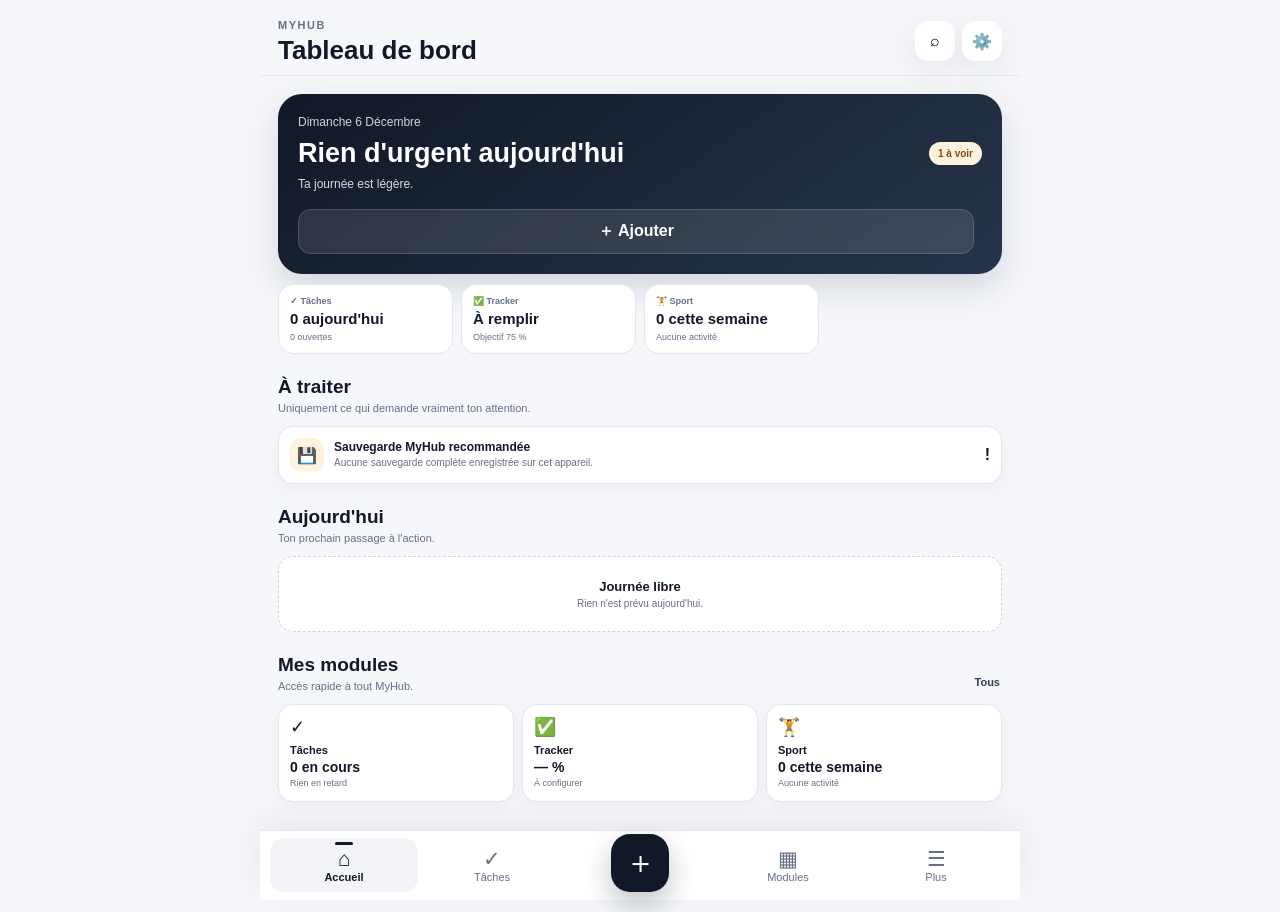
==== commit d4b89fe7: "MyHub V33.6 - Modules progressifs" ====
--- a/index.html
+++ b/index.html
@@ -10,27 +10,27 @@
   <title>MyHub</title>
   <link rel="manifest" href="./manifest.webmanifest" />
   <link rel="apple-touch-icon" href="./assets/icons/icon-192.svg" />
-  <link rel="stylesheet" href="./css/style.css?v=33.3.1" />
-  <link rel="stylesheet" href="./css/dashboard.css?v=33.3.1" />
-  <link rel="stylesheet" href="./css/stats.css?v=33.3.1" />
-  <link rel="stylesheet" href="./css/stock.css?v=33.3.1" />
-  <link rel="stylesheet" href="./css/tracker.css?v=33.3.1" />
-  <link rel="stylesheet" href="./css/sport.css?v=33.3.1" />
-  <link rel="stylesheet" href="./css/objectives.css?v=33.3.1" />
-  <link rel="stylesheet" href="./css/planning.css?v=33.3.1" />
-  <link rel="stylesheet" href="./css/maintenance.css?v=33.3.1" />
-  <link rel="stylesheet" href="./css/living.css?v=33.3.1" />
-  <link rel="stylesheet" href="./css/documents.css?v=33.3.1" />
-  <link rel="stylesheet" href="./css/budget.css?v=33.3.1" />
-  <link rel="stylesheet" href="./css/projects.css?v=33.3.1" />
-  <link rel="stylesheet" href="./css/learning.css?v=33.3.1" />
-  <link rel="stylesheet" href="./css/ideas.css?v=33.3.1" />
-  <link rel="stylesheet" href="./css/search.css?v=33.3.1" />
-  <link rel="stylesheet" href="./css/people.css?v=33.3.1" />
-  <link rel="stylesheet" href="./css/meals.css?v=33.3.1" />
-  <link rel="stylesheet" href="./css/rental.css?v=33.3.1" />
-  <link rel="stylesheet" href="./css/notifications.css?v=33.3.1" />
-  <link rel="stylesheet" href="./css/timeclock.css?v=33.3.1" />
+  <link rel="stylesheet" href="./css/style.css?v=33.6" />
+  <link rel="stylesheet" href="./css/dashboard.css?v=33.6" />
+  <link rel="stylesheet" href="./css/stats.css?v=33.6" />
+  <link rel="stylesheet" href="./css/stock.css?v=33.6" />
+  <link rel="stylesheet" href="./css/tracker.css?v=33.6" />
+  <link rel="stylesheet" href="./css/sport.css?v=33.6" />
+  <link rel="stylesheet" href="./css/objectives.css?v=33.6" />
+  <link rel="stylesheet" href="./css/planning.css?v=33.6" />
+  <link rel="stylesheet" href="./css/maintenance.css?v=33.6" />
+  <link rel="stylesheet" href="./css/living.css?v=33.6" />
+  <link rel="stylesheet" href="./css/documents.css?v=33.6" />
+  <link rel="stylesheet" href="./css/budget.css?v=33.6" />
+  <link rel="stylesheet" href="./css/projects.css?v=33.6" />
+  <link rel="stylesheet" href="./css/learning.css?v=33.6" />
+  <link rel="stylesheet" href="./css/ideas.css?v=33.6" />
+  <link rel="stylesheet" href="./css/search.css?v=33.6" />
+  <link rel="stylesheet" href="./css/people.css?v=33.6" />
+  <link rel="stylesheet" href="./css/meals.css?v=33.6" />
+  <link rel="stylesheet" href="./css/rental.css?v=33.6" />
+  <link rel="stylesheet" href="./css/notifications.css?v=33.6" />
+  <link rel="stylesheet" href="./css/timeclock.css?v=33.6" />
 </head>
 <body>
   <div id="app">
@@ -63,6 +63,6 @@
 
   <div id="modal-root"></div>
 
-  <script type="module" src="./js/app.js?v=33.3.1"></script>
+  <script type="module" src="./js/app.js?v=33.6"></script>
 </body>
 </html>
--- a/css/style.css
+++ b/css/style.css
@@ -411,3 +411,40 @@
 .task-folder-manager-actions{display:flex;gap:5px;flex:0 0 auto}.task-folder-manager-actions button{padding:7px 9px;font-size:8px}
 .task-folder-manager-note{margin-top:10px;padding:10px;border-radius:12px;background:var(--surface-soft);font-size:9px;color:var(--muted);line-height:1.45}
 @media(max-width:430px){.task-folders-head{align-items:flex-start;flex-direction:column}.task-folders-actions{width:100%}.task-folders-actions button{flex:1}}
+
+
+/* MyHub V33.4 — système de mise à jour intégré */
+.settings-update-box{display:grid;gap:8px;padding:11px;border-radius:15px;background:rgba(255,255,255,.08);border:1px solid rgba(255,255,255,.1)}
+.settings-update-line{display:flex;align-items:center;justify-content:space-between;gap:10px}
+.settings-update-line span{font-size:8px;color:#b9c2cf;text-transform:uppercase;font-weight:850}
+.settings-update-line strong{font-size:10px;color:#fff}
+.settings-update-status{padding:8px 9px;border-radius:11px;font-size:9px;font-weight:750;line-height:1.4}
+.settings-update-status.checking{background:rgba(255,255,255,.08);color:#d6dde8}
+.settings-update-status.current{background:rgba(22,163,74,.18);color:#c8f7d4}
+.settings-update-status.available{background:rgba(245,158,11,.2);color:#ffe3a3}
+.settings-update-status.installing{background:rgba(59,130,246,.2);color:#d9e9ff}
+.settings-update-status.offline{background:rgba(255,255,255,.08);color:#d6dde8}
+.settings-update-actions{display:flex;gap:7px;flex-wrap:wrap}
+.settings-update-actions button{font-size:8px;padding:8px 10px}
+.settings-update-actions [hidden]{display:none!important}
+.app-update-banner{position:fixed;z-index:9999;left:max(12px,env(safe-area-inset-left));right:max(12px,env(safe-area-inset-right));bottom:calc(78px + env(safe-area-inset-bottom));display:grid;grid-template-columns:minmax(0,1fr) auto auto;align-items:center;gap:9px;padding:11px 12px;border-radius:17px;background:#111827;color:#fff;box-shadow:0 14px 38px rgba(0,0,0,.28);border:1px solid rgba(255,255,255,.12)}
+.app-update-banner>div{display:grid;gap:2px;min-width:0}
+.app-update-banner strong{font-size:10px}
+.app-update-banner span{font-size:8px;color:#c8d0dc;white-space:nowrap;overflow:hidden;text-overflow:ellipsis}
+.app-update-banner-btn{border:0;border-radius:11px;padding:9px 11px;background:#fff;color:#111827;font-size:8px;font-weight:900;white-space:nowrap}
+.app-update-banner-btn:disabled{opacity:.72}
+.app-update-banner-close{display:grid;place-items:center;width:28px;height:28px;border:0;border-radius:9px;background:rgba(255,255,255,.09);color:#fff;font-size:16px}
+@media(max-width:430px){.app-update-banner{grid-template-columns:minmax(0,1fr) auto}.app-update-banner-btn{grid-column:1/-1;width:100%}.app-update-banner-close{position:absolute;right:8px;top:8px}.app-update-banner>div{padding-right:28px}}
+
+
+/* V33.6 — MyHub modulaire et progressif */
+.modules-v36{display:grid;gap:16px}
+.modules-v36-hero{display:flex;align-items:flex-end;justify-content:space-between;gap:14px;padding:18px;border-radius:22px;background:linear-gradient(145deg,#111827,#273449);color:#fff}
+.modules-v36-hero h2{margin:3px 0 6px;font-size:20px}.modules-v36-hero p{margin:0;max-width:560px;font-size:10px;line-height:1.5;color:#cbd5e1}
+.modules-v36-count{display:grid;justify-items:end;flex:0 0 auto}.modules-v36-count strong{font-size:28px}.modules-v36-count span{font-size:8px;text-transform:uppercase;letter-spacing:.08em;color:#cbd5e1;font-weight:800}
+.modules-v36-section{display:grid;gap:10px}.modules-v36-section-head{display:flex;align-items:center;justify-content:space-between;gap:12px}.modules-v36-section-head h3{margin:0;font-size:15px}.modules-v36-section-head p{margin:3px 0 0;font-size:9px;color:var(--muted)}.modules-v36-section-head>span{display:grid;place-items:center;min-width:28px;height:28px;border-radius:10px;background:var(--surface-soft);font-size:10px;font-weight:900}
+.modules-v36-grid{display:grid;gap:12px}.modules-v36-group{display:grid;gap:7px}.modules-v36-group-label{display:flex;align-items:baseline;gap:7px;padding:0 3px}.modules-v36-group-label strong{font-size:10px}.modules-v36-group-label span{font-size:8px;color:var(--muted)}
+.modules-v36-card{display:grid;grid-template-columns:minmax(0,1fr) auto;align-items:center;gap:10px;padding:10px;border:1px solid var(--border);border-radius:17px;background:var(--surface)}
+.modules-v36-card.is-available{background:var(--surface-soft)}.modules-v36-open{display:grid;grid-template-columns:38px minmax(0,1fr);align-items:center;gap:10px;border:0;background:none;color:var(--text);padding:0;text-align:left}.modules-v36-open:disabled{opacity:1}.modules-v36-open:not(:disabled){cursor:pointer}.modules-v36-actions{display:flex;justify-content:flex-end}.modules-v36-actions button{padding:8px 10px;font-size:8px}.modules-v36-core{display:inline-flex;padding:6px 8px;border-radius:999px;background:var(--surface-soft);font-size:7px;font-weight:850;text-transform:uppercase;color:var(--muted);white-space:nowrap}
+.modules-v36-library{padding-top:5px;border-top:1px solid var(--border)}.modules-v36-note{padding:12px;border-radius:15px;background:var(--surface-soft)}.modules-v36-note strong{font-size:10px}.modules-v36-note p{margin:4px 0 0;font-size:9px;line-height:1.45;color:var(--muted)}
+@media(max-width:430px){.modules-v36-hero{align-items:flex-start;flex-direction:column}.modules-v36-count{justify-items:start}.modules-v36-card{grid-template-columns:1fr}.modules-v36-actions{justify-content:stretch}.modules-v36-actions button{width:100%}.modules-v36-group-label{align-items:flex-start;flex-direction:column;gap:2px}}
--- a/css/timeclock.css
+++ b/css/timeclock.css
@@ -37,3 +37,13 @@
 .timeclock-section-actions{display:flex;gap:6px;flex-wrap:wrap;justify-content:flex-end}.timeclock-section-actions .ghost-btn{padding:7px 9px;font-size:8px}
 .timeclock-manual-note{padding:10px;border-radius:13px;background:var(--surface-soft);font-size:9px;color:var(--muted);line-height:1.45}
 @media(max-width:430px){.timeclock-manual-head{flex-direction:column}.timeclock-manual-head .ghost-btn{width:100%}}
+
+
+/* V33.5 — historique de Badgeuse et périodes rétroactives */
+.timeclock-day-open-actions{display:flex;align-items:center;justify-content:space-between;gap:10px;padding:10px;border-radius:13px;background:var(--surface-soft)}
+.timeclock-day-open-actions>div{display:grid;gap:2px}
+.timeclock-day-open-actions strong{font-size:10px}
+.timeclock-day-open-actions span{font-size:8px;color:var(--muted)}
+.timeclock-day-open-actions button:disabled,.timeclock-punch-btn:disabled{opacity:.55;cursor:not-allowed}
+.timeclock-punch-btn.limit{background:var(--surface-soft);color:var(--muted);border:1px solid var(--border)}
+@media(max-width:430px){.timeclock-day-open-actions{align-items:stretch;flex-direction:column}.timeclock-day-open-actions .ghost-btn{width:100%}.timeclock-section-head{align-items:flex-start;flex-wrap:wrap}}
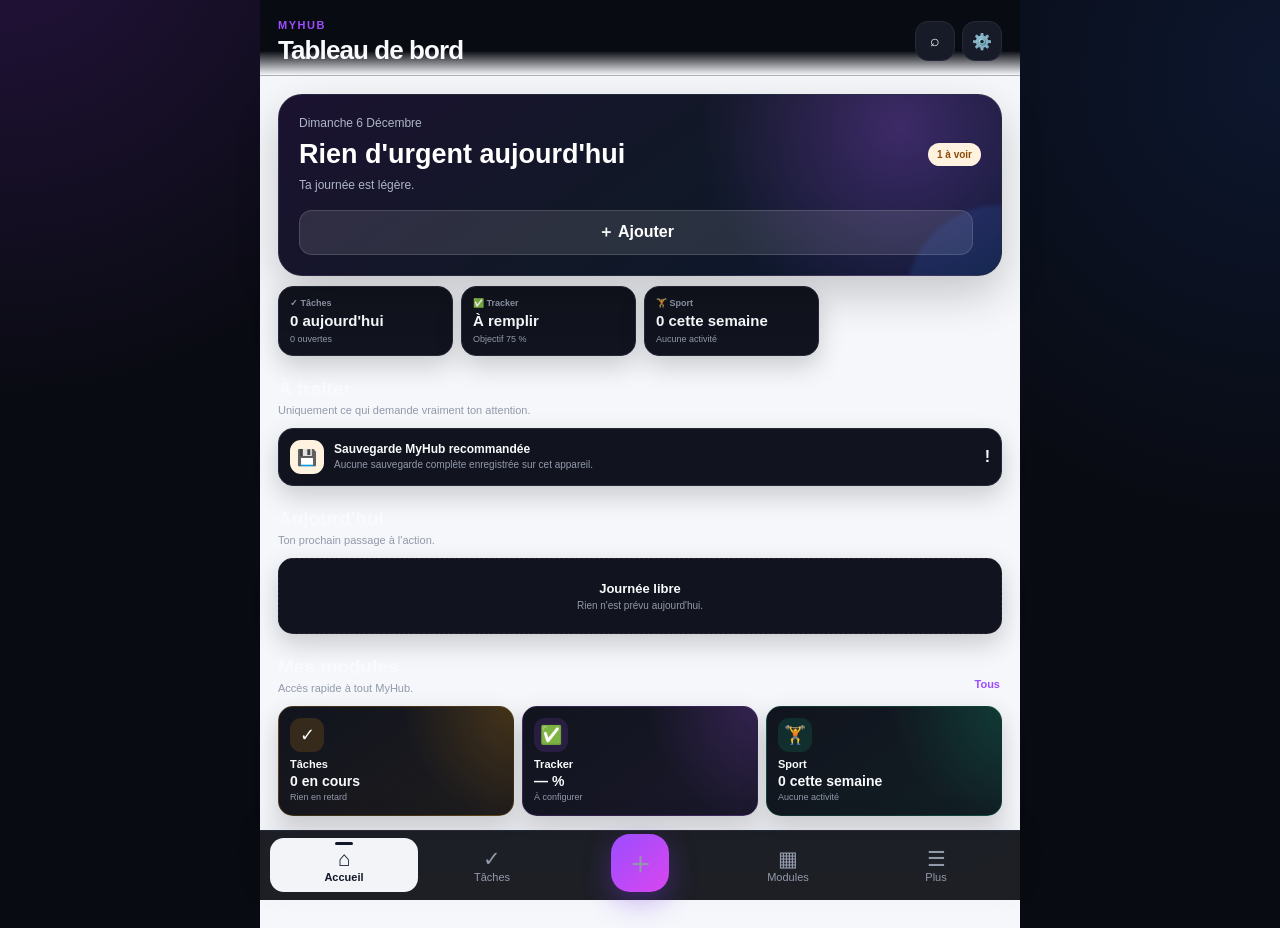
==== commit 6b76304c: "MyHub V33.7 - Refonte UI sombre moderne" ====
--- a/index.html
+++ b/index.html
@@ -8,29 +8,40 @@
   <meta name="apple-mobile-web-app-status-bar-style" content="default" />
   <meta name="apple-mobile-web-app-title" content="MyHub" />
   <title>MyHub</title>
+  <script>
+    (() => {
+      const saved = localStorage.getItem("myhub.theme.preference") || "dark";
+      const resolved = saved === "auto"
+        ? (matchMedia("(prefers-color-scheme: dark)").matches ? "dark" : "light")
+        : saved;
+      document.documentElement.dataset.themePreference = saved;
+      document.documentElement.dataset.theme = resolved;
+      document.documentElement.style.colorScheme = resolved;
+    })();
+  </script>
   <link rel="manifest" href="./manifest.webmanifest" />
   <link rel="apple-touch-icon" href="./assets/icons/icon-192.svg" />
-  <link rel="stylesheet" href="./css/style.css?v=33.6" />
-  <link rel="stylesheet" href="./css/dashboard.css?v=33.6" />
-  <link rel="stylesheet" href="./css/stats.css?v=33.6" />
-  <link rel="stylesheet" href="./css/stock.css?v=33.6" />
-  <link rel="stylesheet" href="./css/tracker.css?v=33.6" />
-  <link rel="stylesheet" href="./css/sport.css?v=33.6" />
-  <link rel="stylesheet" href="./css/objectives.css?v=33.6" />
-  <link rel="stylesheet" href="./css/planning.css?v=33.6" />
-  <link rel="stylesheet" href="./css/maintenance.css?v=33.6" />
-  <link rel="stylesheet" href="./css/living.css?v=33.6" />
-  <link rel="stylesheet" href="./css/documents.css?v=33.6" />
-  <link rel="stylesheet" href="./css/budget.css?v=33.6" />
-  <link rel="stylesheet" href="./css/projects.css?v=33.6" />
-  <link rel="stylesheet" href="./css/learning.css?v=33.6" />
-  <link rel="stylesheet" href="./css/ideas.css?v=33.6" />
-  <link rel="stylesheet" href="./css/search.css?v=33.6" />
-  <link rel="stylesheet" href="./css/people.css?v=33.6" />
-  <link rel="stylesheet" href="./css/meals.css?v=33.6" />
-  <link rel="stylesheet" href="./css/rental.css?v=33.6" />
-  <link rel="stylesheet" href="./css/notifications.css?v=33.6" />
-  <link rel="stylesheet" href="./css/timeclock.css?v=33.6" />
+  <link rel="stylesheet" href="./css/style.css?v=33.7" />
+  <link rel="stylesheet" href="./css/dashboard.css?v=33.7" />
+  <link rel="stylesheet" href="./css/stats.css?v=33.7" />
+  <link rel="stylesheet" href="./css/stock.css?v=33.7" />
+  <link rel="stylesheet" href="./css/tracker.css?v=33.7" />
+  <link rel="stylesheet" href="./css/sport.css?v=33.7" />
+  <link rel="stylesheet" href="./css/objectives.css?v=33.7" />
+  <link rel="stylesheet" href="./css/planning.css?v=33.7" />
+  <link rel="stylesheet" href="./css/maintenance.css?v=33.7" />
+  <link rel="stylesheet" href="./css/living.css?v=33.7" />
+  <link rel="stylesheet" href="./css/documents.css?v=33.7" />
+  <link rel="stylesheet" href="./css/budget.css?v=33.7" />
+  <link rel="stylesheet" href="./css/projects.css?v=33.7" />
+  <link rel="stylesheet" href="./css/learning.css?v=33.7" />
+  <link rel="stylesheet" href="./css/ideas.css?v=33.7" />
+  <link rel="stylesheet" href="./css/search.css?v=33.7" />
+  <link rel="stylesheet" href="./css/people.css?v=33.7" />
+  <link rel="stylesheet" href="./css/meals.css?v=33.7" />
+  <link rel="stylesheet" href="./css/rental.css?v=33.7" />
+  <link rel="stylesheet" href="./css/notifications.css?v=33.7" />
+  <link rel="stylesheet" href="./css/timeclock.css?v=33.7" />
 </head>
 <body>
   <div id="app">
@@ -63,6 +74,6 @@
 
   <div id="modal-root"></div>
 
-  <script type="module" src="./js/app.js?v=33.6"></script>
+  <script type="module" src="./js/app.js?v=33.7"></script>
 </body>
 </html>
--- a/css/style.css
+++ b/css/style.css
@@ -448,3 +448,264 @@
 .modules-v36-card.is-available{background:var(--surface-soft)}.modules-v36-open{display:grid;grid-template-columns:38px minmax(0,1fr);align-items:center;gap:10px;border:0;background:none;color:var(--text);padding:0;text-align:left}.modules-v36-open:disabled{opacity:1}.modules-v36-open:not(:disabled){cursor:pointer}.modules-v36-actions{display:flex;justify-content:flex-end}.modules-v36-actions button{padding:8px 10px;font-size:8px}.modules-v36-core{display:inline-flex;padding:6px 8px;border-radius:999px;background:var(--surface-soft);font-size:7px;font-weight:850;text-transform:uppercase;color:var(--muted);white-space:nowrap}
 .modules-v36-library{padding-top:5px;border-top:1px solid var(--border)}.modules-v36-note{padding:12px;border-radius:15px;background:var(--surface-soft)}.modules-v36-note strong{font-size:10px}.modules-v36-note p{margin:4px 0 0;font-size:9px;line-height:1.45;color:var(--muted)}
 @media(max-width:430px){.modules-v36-hero{align-items:flex-start;flex-direction:column}.modules-v36-count{justify-items:start}.modules-v36-card{grid-template-columns:1fr}.modules-v36-actions{justify-content:stretch}.modules-v36-actions button{width:100%}.modules-v36-group-label{align-items:flex-start;flex-direction:column;gap:2px}}
+
+
+/* =========================================================
+   V33.7 — MYHUB FRIENDLY UI / DARK MODERN
+========================================================= */
+:root{
+  --accent:#7c3aed;
+  --accent-2:#a855f7;
+  --accent-soft:rgba(124,58,237,.12);
+  --app-bg:#f5f7fb;
+  --surface:#ffffff;
+  --surface-soft:#f0f3f8;
+  --surface-raised:#ffffff;
+  --text:#111827;
+  --muted:#667085;
+  --border:#e4e7ec;
+  --danger:#ef4444;
+  --warning:#f59e0b;
+  --success:#22c55e;
+  --shadow:0 10px 28px rgba(17,24,39,.08);
+  --shadow-soft:0 7px 22px rgba(17,24,39,.055);
+  --nav-bg:rgba(255,255,255,.92);
+}
+html[data-theme="dark"]{
+  --app-bg:#090b12;
+  --surface:#11141e;
+  --surface-soft:#171b28;
+  --surface-raised:#151927;
+  --text:#f8fafc;
+  --muted:#9299aa;
+  --border:#252a39;
+  --accent:#9b4dff;
+  --accent-2:#d946ef;
+  --accent-soft:rgba(155,77,255,.15);
+  --danger:#fb7185;
+  --warning:#fbbf24;
+  --success:#34d399;
+  --shadow:0 16px 38px rgba(0,0,0,.26);
+  --shadow-soft:0 10px 26px rgba(0,0,0,.18);
+  --nav-bg:rgba(10,12,19,.92);
+}
+html,body{background:var(--app-bg);color:var(--text)}
+body{
+  background:
+    radial-gradient(circle at 8% -10%, rgba(124,58,237,.10), transparent 28%),
+    radial-gradient(circle at 92% 3%, rgba(59,130,246,.07), transparent 26%),
+    var(--app-bg);
+}
+html[data-theme="dark"] body{
+  background:
+    radial-gradient(circle at 0% -10%, rgba(147,51,234,.20), transparent 30%),
+    radial-gradient(circle at 100% 8%, rgba(37,99,235,.13), transparent 30%),
+    var(--app-bg);
+}
+.topbar{
+  background:linear-gradient(to bottom,var(--app-bg) 68%,transparent);
+  color:var(--text);
+}
+.topbar .eyebrow{color:var(--accent)}
+.topbar h1{letter-spacing:-.035em}
+.view{padding-bottom:112px}
+.icon-btn{
+  background:var(--surface-soft);
+  color:var(--text);
+  box-shadow:none;
+  border:1px solid var(--border);
+}
+.primary-btn{
+  background:linear-gradient(135deg,var(--accent),var(--accent-2));
+  color:#fff;
+  box-shadow:0 8px 20px rgba(124,58,237,.22);
+}
+.ghost-btn{background:var(--surface-soft);color:var(--text);border:1px solid var(--border)}
+.danger-btn{background:rgba(239,68,68,.13);color:var(--danger);border:1px solid rgba(239,68,68,.16)}
+.setting-card,.list-item,.module-card,.app-card,.app-panel{
+  background:var(--surface);
+  color:var(--text);
+  border-color:var(--border);
+  box-shadow:var(--shadow-soft);
+}
+.muted,.task-meta,.task-desc{color:var(--muted)}
+.field input,.field textarea,.field select,
+.task-search-wrap input,.modules-v27-search input{
+  background:var(--surface-soft);
+  color:var(--text);
+  border-color:var(--border);
+}
+.field input::placeholder,.field textarea::placeholder,
+.task-search-wrap input::placeholder,.modules-v27-search input::placeholder{color:var(--muted)}
+.modal{background:var(--surface);color:var(--text)}
+.modal-head{background:var(--surface)}
+.modal-backdrop{background:rgba(0,0,0,.66);backdrop-filter:blur(4px)}
+.badge{background:var(--surface-soft);color:var(--muted)}
+.empty{background:var(--surface);border-color:var(--border);color:var(--muted)}
+.bottom-nav{
+  background:var(--nav-bg);
+  border-top-color:var(--border);
+  backdrop-filter:blur(22px) saturate(150%);
+}
+.nav-item{color:var(--muted)}
+.nav-item.active{color:var(--accent)}
+.nav-add{
+  background:linear-gradient(135deg,var(--accent),var(--accent-2));
+  box-shadow:0 10px 28px rgba(124,58,237,.35);
+}
+.pill,.task-primary-tabs button,.task-linked-filters button,.task-folder-chip{
+  background:var(--surface);
+  color:var(--muted);
+  border-color:var(--border);
+}
+.pill.active,.task-primary-tabs button.active,.task-linked-filters button.active,.task-folder-chip.active{
+  color:#fff;
+  background:linear-gradient(135deg,var(--accent),var(--accent-2));
+  border-color:transparent;
+}
+
+/* Apparence */
+.settings-appearance-card{display:grid;gap:13px}
+.settings-appearance-head p{margin:5px 0 0;font-size:10px;line-height:1.45}
+.theme-choice-grid{display:grid;grid-template-columns:repeat(3,minmax(0,1fr));gap:8px}
+.theme-choice{
+  display:grid;gap:6px;text-align:left;padding:10px;border:1px solid var(--border);
+  background:var(--surface-soft);color:var(--text);border-radius:15px;cursor:pointer
+}
+.theme-choice.active{border-color:var(--accent);box-shadow:0 0 0 2px var(--accent-soft)}
+.theme-choice strong{font-size:10px}.theme-choice small{font-size:8px;color:var(--muted)}
+.theme-preview{height:44px;border-radius:10px;padding:7px;display:grid;grid-template-columns:1.4fr .8fr;grid-template-rows:1fr 1fr;gap:4px;overflow:hidden}
+.theme-preview i{display:block;border-radius:4px}
+.theme-preview i:first-child{grid-row:1/-1}
+.theme-preview.dark{background:#080a11}.theme-preview.dark i{background:#242939}.theme-preview.dark i:first-child{background:linear-gradient(145deg,#452070,#17234a)}
+.theme-preview.light{background:#f7f8fb}.theme-preview.light i{background:#e4e7ec}.theme-preview.light i:first-child{background:linear-gradient(145deg,#eee8ff,#e5f0ff)}
+.theme-preview.auto{background:linear-gradient(90deg,#080a11 50%,#f7f8fb 50%)}.theme-preview.auto i{background:rgba(124,58,237,.45)}
+
+/* Tâches V33.7 */
+.tasks-v32 .section-head{align-items:flex-start}
+.tasks-v32 .section-head h2{font-size:25px;letter-spacing:-.035em}
+.task-folders-panel{
+  background:var(--surface);border:1px solid var(--border);box-shadow:var(--shadow-soft);
+  border-radius:18px;padding:12px;margin-top:13px
+}
+.task-folders-head strong{color:var(--text)}
+.task-folders-head span{color:var(--muted)}
+.task-overview-v32 article{
+  background:var(--surface);border-color:var(--border);box-shadow:var(--shadow-soft)
+}
+.task-overview-v32 article.attention{background:linear-gradient(145deg,rgba(239,68,68,.12),var(--surface));border-color:rgba(239,68,68,.20)}
+.task-primary-tabs{
+  display:flex!important;overflow-x:auto;gap:7px;padding:3px 0 6px;
+  scrollbar-width:none
+}
+.task-primary-tabs::-webkit-scrollbar{display:none}
+.task-primary-tabs button{flex:0 0 auto;border-radius:12px}
+.task-view-heading{margin-top:13px}
+.task-view-heading strong{font-size:15px;letter-spacing:-.015em}
+.task-list-v32{gap:8px}
+.task-list-v32 .list-item{
+  border-radius:15px;background:var(--surface);border-color:var(--border);
+  box-shadow:var(--shadow-soft)
+}
+.task-list-v32 .list-item:hover{border-color:color-mix(in srgb,var(--accent) 36%,var(--border))}
+.checkbox{border-color:#5d6474;background:transparent}
+.task-priority.high{background:rgba(239,68,68,.12);color:var(--danger)}
+
+/* Modules — blocs visuels */
+.modules-v36{display:grid;gap:17px}
+.modules-v36-hero{
+  background:linear-gradient(145deg,#171126,#111827 60%,#0c1731);
+  color:#fff;border:1px solid rgba(255,255,255,.08);border-radius:24px;
+  box-shadow:var(--shadow);padding:18px
+}
+.modules-v36-hero h2{font-size:24px;letter-spacing:-.035em}
+.modules-v36-hero>div>p:last-child{color:#aeb5c5}
+.modules-v36-count{background:rgba(255,255,255,.08);border-color:rgba(255,255,255,.10)}
+.modules-v36-section{display:grid;gap:10px}
+.modules-v36-section-head h3{font-size:17px}
+.modules-v36-section-head p{color:var(--muted)}
+.modules-v36-grid{
+  display:grid!important;grid-template-columns:repeat(2,minmax(0,1fr));gap:10px!important
+}
+.modules-v37-card{
+  --module-accent:124,58,237;
+  min-height:184px;display:flex;flex-direction:column;justify-content:space-between;
+  border-radius:19px;padding:0;overflow:hidden;position:relative;
+  border:1px solid rgba(var(--module-accent),.25);
+  background:
+    radial-gradient(circle at 110% -5%,rgba(var(--module-accent),.20),transparent 44%),
+    linear-gradient(145deg,var(--surface),color-mix(in srgb,var(--surface) 92%,rgb(var(--module-accent))));
+  box-shadow:var(--shadow-soft)
+}
+.modules-v37-card::after{
+  content:"";position:absolute;inset:0;pointer-events:none;
+  background:linear-gradient(145deg,rgba(var(--module-accent),.045),transparent 45%)
+}
+.modules-v37-open{
+  position:relative;z-index:1;border:0;background:transparent;color:var(--text);
+  text-align:left;padding:13px 13px 6px;display:grid;gap:6px;cursor:pointer
+}
+.modules-v37-open:disabled{cursor:default}
+.modules-v37-icon{
+  width:42px;height:42px;display:grid;place-items:center;font-size:20px;border-radius:13px;
+  background:rgba(var(--module-accent),.16);border:1px solid rgba(var(--module-accent),.20)
+}
+.modules-v37-category{font-size:8px;text-transform:uppercase;letter-spacing:.07em;color:var(--muted);font-weight:850}
+.modules-v37-open strong{font-size:15px;letter-spacing:-.02em}
+.modules-v37-open p{margin:0;color:var(--muted);font-size:9px;line-height:1.4;display:-webkit-box;-webkit-line-clamp:3;-webkit-box-orient:vertical;overflow:hidden}
+.modules-v37-footer{
+  position:relative;z-index:1;display:flex;justify-content:space-between;align-items:center;
+  gap:7px;padding:8px 11px 11px
+}
+.modules-v37-status{font-size:8px;font-weight:850;border-radius:999px;padding:5px 7px}
+.modules-v37-status.active,.modules-v37-status.core{background:rgba(52,211,153,.13);color:var(--success)}
+.modules-v37-status.inactive{background:var(--surface-soft);color:var(--muted)}
+.modules-v37-toggle{
+  border:0;border-radius:10px;background:var(--surface-soft);color:var(--muted);
+  padding:7px 8px;font-size:8px;font-weight:850;cursor:pointer
+}
+.modules-v37-toggle.activate{background:rgba(52,211,153,.14);color:var(--success)}
+.module-tone-sport{--module-accent:16,185,129}.module-tone-tracker{--module-accent:168,85,247}
+.module-tone-timeclock{--module-accent:14,165,233}.module-tone-tasks{--module-accent:245,158,11}
+.module-tone-planning{--module-accent:236,72,153}.module-tone-objectives{--module-accent:139,92,246}
+.module-tone-budget{--module-accent:34,197,94}.module-tone-people{--module-accent:244,63,94}
+.module-tone-meals{--module-accent:249,115,22}.module-tone-shopping{--module-accent:6,182,212}
+.module-tone-maintenance{--module-accent:59,130,246}.module-tone-documents{--module-accent:99,102,241}
+.module-tone-projects{--module-accent:217,119,6}.module-tone-learning{--module-accent:20,184,166}
+.module-tone-ideas{--module-accent:234,179,8}.module-tone-living{--module-accent:34,197,94}
+.module-tone-stock{--module-accent:100,116,139}.module-tone-rental{--module-accent:14,116,144}
+.module-tone-stats{--module-accent:168,85,247}.module-tone-notifications{--module-accent:244,114,182}
+
+/* Cartes génériques en sombre : neutralise les anciens fonds blancs */
+html[data-theme="dark"] .task-overview article,
+html[data-theme="dark"] .task-search-wrap input,
+html[data-theme="dark"] .backup-reminder-row select,
+html[data-theme="dark"] .dashboard-glance-card,
+html[data-theme="dark"] .dashboard-alert,
+html[data-theme="dark"] .dashboard-timeline-item,
+html[data-theme="dark"] .dashboard-module,
+html[data-theme="dark"] .dashboard-empty-v27,
+html[data-theme="dark"] [class$="-card"],
+html[data-theme="dark"] [class*="-card "],
+html[data-theme="dark"] .list-item{
+  color:var(--text)
+}
+html[data-theme="dark"] .task-overview article,
+html[data-theme="dark"] .task-search-wrap input,
+html[data-theme="dark"] .backup-reminder-row select{
+  background:var(--surface)
+}
+html[data-theme="dark"] .backup-export-success{background:rgba(34,197,94,.13);color:#a7f3d0}
+html[data-theme="dark"] .backup-export-error{background:rgba(239,68,68,.13);color:#fecaca}
+html[data-theme="dark"] .badge.success{background:rgba(34,197,94,.13);color:#a7f3d0}
+html[data-theme="dark"] .badge.danger{background:rgba(239,68,68,.13);color:#fecaca}
+
+@media(max-width:430px){
+  .theme-choice-grid{grid-template-columns:1fr 1fr 1fr}
+  .theme-choice{padding:8px}.theme-preview{height:38px}
+  .modules-v36-grid{grid-template-columns:repeat(2,minmax(0,1fr))!important;gap:8px!important}
+  .modules-v37-card{min-height:174px}
+  .modules-v37-open{padding:11px 11px 5px}
+  .modules-v37-footer{padding:7px 9px 9px}
+  .modules-v37-toggle{padding:6px 7px}
+}
--- a/css/dashboard.css
+++ b/css/dashboard.css
@@ -39,3 +39,51 @@
 .dashboard-empty-v27{padding:22px 14px;text-align:center;border:1px dashed #cfd4dc;border-radius:15px;background:#fff}.dashboard-empty-v27 strong,.dashboard-empty-v27 span{display:block}.dashboard-empty-v27 strong{font-size:13px}.dashboard-empty-v27 span{color:var(--dash-muted);font-size:10px;margin-top:4px}
 @media(max-width:620px){.dashboard-glance{grid-template-columns:repeat(2,minmax(0,1fr))}.dashboard-module-grid{grid-template-columns:repeat(2,minmax(0,1fr))}}
 @media(max-width:420px){.dashboard-hero-v27{padding:17px;border-radius:21px}.dashboard-hero-line{align-items:flex-start}.dashboard-hero-line h2{font-size:23px}.dashboard-attention-badge{font-size:9px;padding:5px 7px}.dashboard-hero-actions-v27{grid-template-columns:1fr 105px}.dashboard-main-action,.dashboard-secondary-action{padding:10px 11px;font-size:12px}.dashboard-glance-card{padding:10px}.dashboard-timeline-item{grid-template-columns:46px 7px minmax(0,1fr) 10px;padding:10px}.dashboard-module{min-height:88px;padding:10px}}
+
+
+/* V33.7 — Dashboard sombre moderne */
+.dashboard-shell{--dash-border:var(--border);--dash-muted:var(--muted);--dash-soft:var(--surface-soft);color:var(--text)}
+.dashboard-hero-v27{
+  position:relative;overflow:hidden;
+  background:
+    radial-gradient(circle at 86% 18%,rgba(168,85,247,.30),transparent 31%),
+    linear-gradient(145deg,#1b1230,#111827 52%,#0b1730);
+  border:1px solid rgba(255,255,255,.08);
+  box-shadow:0 18px 45px rgba(0,0,0,.20)
+}
+.dashboard-hero-v27::after{
+  content:"";position:absolute;width:190px;height:190px;border-radius:50%;
+  right:-95px;bottom:-120px;background:rgba(59,130,246,.14);filter:blur(2px)
+}
+.dashboard-main-action{
+  background:linear-gradient(135deg,#9b4dff,#d946ef);color:#fff;
+  box-shadow:0 8px 22px rgba(155,77,255,.24)
+}
+.dashboard-glance-card,.dashboard-alert,.dashboard-timeline-item,.dashboard-module,.dashboard-empty-v27{
+  background:var(--surface);border-color:var(--border);color:var(--text);box-shadow:var(--shadow-soft)
+}
+.dashboard-glance-card.danger{background:linear-gradient(145deg,rgba(239,68,68,.11),var(--surface));border-color:rgba(239,68,68,.22)}
+.dashboard-text-btn{color:var(--accent)}
+.dashboard-module{
+  --dash-tone:124,58,237;position:relative;overflow:hidden;
+  background:
+    radial-gradient(circle at 105% -5%,rgba(var(--dash-tone),.22),transparent 45%),
+    linear-gradient(145deg,var(--surface),color-mix(in srgb,var(--surface) 94%,rgb(var(--dash-tone))));
+  border-color:rgba(var(--dash-tone),.20)
+}
+.dashboard-module .icon{
+  width:34px;height:34px;display:grid;place-items:center;border-radius:11px;
+  background:rgba(var(--dash-tone),.15)
+}
+.dashboard-tone-sport{--dash-tone:16,185,129}.dashboard-tone-tracker{--dash-tone:168,85,247}
+.dashboard-tone-timeclock{--dash-tone:14,165,233}.dashboard-tone-tasks{--dash-tone:245,158,11}
+.dashboard-tone-planning{--dash-tone:236,72,153}.dashboard-tone-objectives{--dash-tone:139,92,246}
+.dashboard-tone-budget{--dash-tone:34,197,94}.dashboard-tone-people{--dash-tone:244,63,94}
+.dashboard-tone-meals{--dash-tone:249,115,22}.dashboard-tone-shopping{--dash-tone:6,182,212}
+.dashboard-tone-maintenance{--dash-tone:59,130,246}.dashboard-tone-documents{--dash-tone:99,102,241}
+.dashboard-tone-projects{--dash-tone:217,119,6}.dashboard-tone-learning{--dash-tone:20,184,166}
+.dashboard-tone-ideas{--dash-tone:234,179,8}.dashboard-tone-living{--dash-tone:34,197,94}
+.dashboard-tone-stock{--dash-tone:100,116,139}.dashboard-tone-rental{--dash-tone:14,116,144}
+.dashboard-tone-stats{--dash-tone:168,85,247}
+html[data-theme="dark"] .dashboard-hero-v27 .date,
+html[data-theme="dark"] .dashboard-hero-v27 p:last-child{color:#adb5c6}
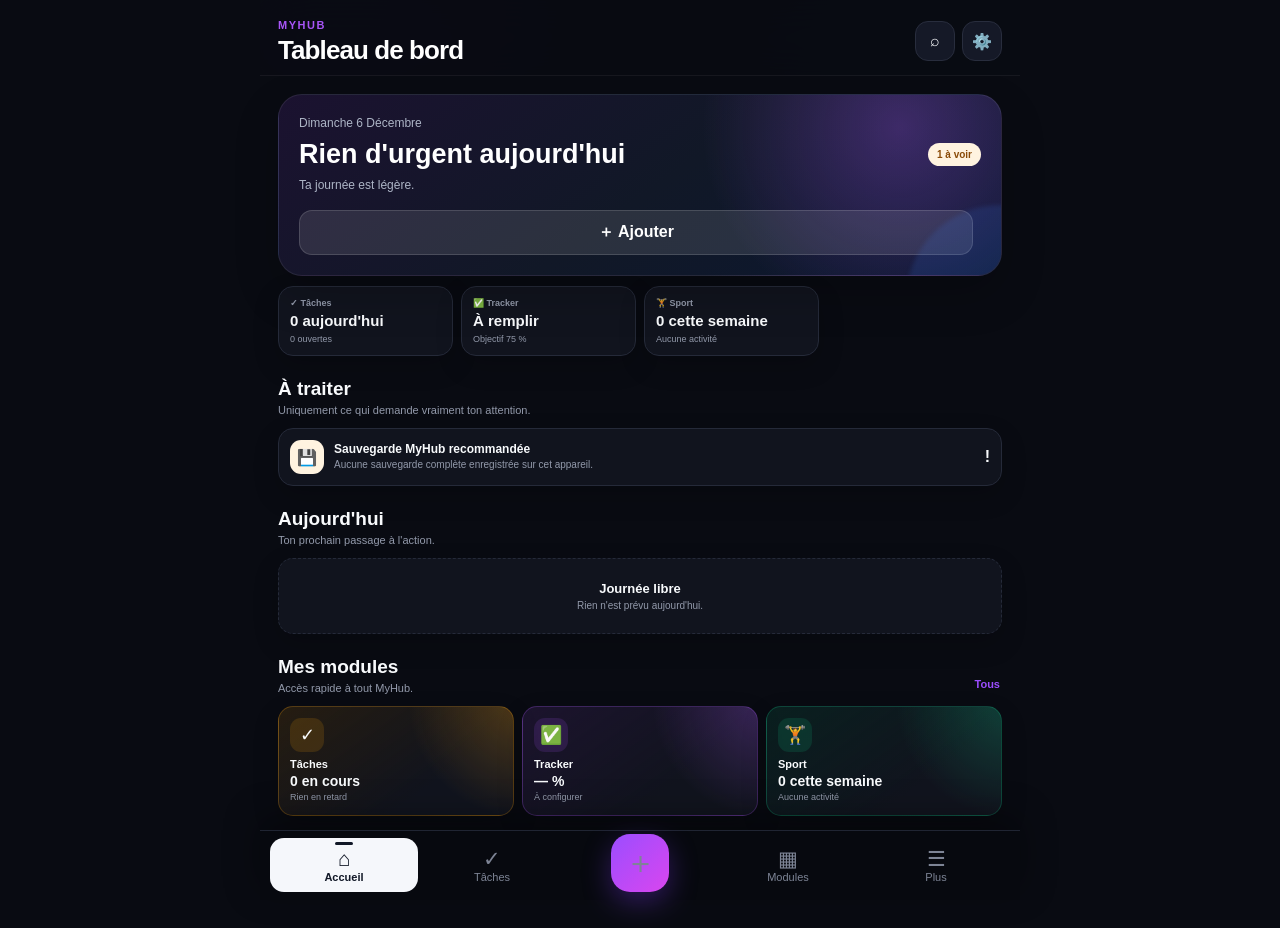
==== commit ce0ec180: "MyHub V33.7.1 - Correction refonte sombre" ====
--- a/index.html
+++ b/index.html
@@ -21,27 +21,27 @@
   </script>
   <link rel="manifest" href="./manifest.webmanifest" />
   <link rel="apple-touch-icon" href="./assets/icons/icon-192.svg" />
-  <link rel="stylesheet" href="./css/style.css?v=33.7" />
-  <link rel="stylesheet" href="./css/dashboard.css?v=33.7" />
-  <link rel="stylesheet" href="./css/stats.css?v=33.7" />
-  <link rel="stylesheet" href="./css/stock.css?v=33.7" />
-  <link rel="stylesheet" href="./css/tracker.css?v=33.7" />
-  <link rel="stylesheet" href="./css/sport.css?v=33.7" />
-  <link rel="stylesheet" href="./css/objectives.css?v=33.7" />
-  <link rel="stylesheet" href="./css/planning.css?v=33.7" />
-  <link rel="stylesheet" href="./css/maintenance.css?v=33.7" />
-  <link rel="stylesheet" href="./css/living.css?v=33.7" />
-  <link rel="stylesheet" href="./css/documents.css?v=33.7" />
-  <link rel="stylesheet" href="./css/budget.css?v=33.7" />
-  <link rel="stylesheet" href="./css/projects.css?v=33.7" />
-  <link rel="stylesheet" href="./css/learning.css?v=33.7" />
-  <link rel="stylesheet" href="./css/ideas.css?v=33.7" />
-  <link rel="stylesheet" href="./css/search.css?v=33.7" />
-  <link rel="stylesheet" href="./css/people.css?v=33.7" />
-  <link rel="stylesheet" href="./css/meals.css?v=33.7" />
-  <link rel="stylesheet" href="./css/rental.css?v=33.7" />
-  <link rel="stylesheet" href="./css/notifications.css?v=33.7" />
-  <link rel="stylesheet" href="./css/timeclock.css?v=33.7" />
+  <link rel="stylesheet" href="./css/style.css?v=33.7.1" />
+  <link rel="stylesheet" href="./css/dashboard.css?v=33.7.1" />
+  <link rel="stylesheet" href="./css/stats.css?v=33.7.1" />
+  <link rel="stylesheet" href="./css/stock.css?v=33.7.1" />
+  <link rel="stylesheet" href="./css/tracker.css?v=33.7.1" />
+  <link rel="stylesheet" href="./css/sport.css?v=33.7.1" />
+  <link rel="stylesheet" href="./css/objectives.css?v=33.7.1" />
+  <link rel="stylesheet" href="./css/planning.css?v=33.7.1" />
+  <link rel="stylesheet" href="./css/maintenance.css?v=33.7.1" />
+  <link rel="stylesheet" href="./css/living.css?v=33.7.1" />
+  <link rel="stylesheet" href="./css/documents.css?v=33.7.1" />
+  <link rel="stylesheet" href="./css/budget.css?v=33.7.1" />
+  <link rel="stylesheet" href="./css/projects.css?v=33.7.1" />
+  <link rel="stylesheet" href="./css/learning.css?v=33.7.1" />
+  <link rel="stylesheet" href="./css/ideas.css?v=33.7.1" />
+  <link rel="stylesheet" href="./css/search.css?v=33.7.1" />
+  <link rel="stylesheet" href="./css/people.css?v=33.7.1" />
+  <link rel="stylesheet" href="./css/meals.css?v=33.7.1" />
+  <link rel="stylesheet" href="./css/rental.css?v=33.7.1" />
+  <link rel="stylesheet" href="./css/notifications.css?v=33.7.1" />
+  <link rel="stylesheet" href="./css/timeclock.css?v=33.7.1" />
 </head>
 <body>
   <div id="app">
@@ -74,6 +74,6 @@
 
   <div id="modal-root"></div>
 
-  <script type="module" src="./js/app.js?v=33.7"></script>
+  <script type="module" src="./js/app.js?v=33.7.1"></script>
 </body>
 </html>
--- a/css/style.css
+++ b/css/style.css
@@ -709,3 +709,169 @@
   .modules-v37-footer{padding:7px 9px 9px}
   .modules-v37-toggle{padding:6px 7px}
 }
+
+
+/* =========================================================
+   V33.7.1 — CORRECTION VISUELLE : DARK MODE RÉEL
+========================================================= */
+:root{
+  --bg:#f5f7fb;
+}
+html[data-theme="dark"]{
+  --bg:#090b12;
+}
+html[data-theme="light"]{
+  --bg:#f5f7fb;
+}
+html[data-theme="dark"],
+html[data-theme="dark"] body,
+html[data-theme="dark"] #app,
+html[data-theme="dark"] .view{
+  background:#090b12!important;
+  color:#f8fafc!important;
+}
+html[data-theme="dark"] #app{
+  background:
+    radial-gradient(circle at 10% 0%,rgba(128,45,230,.13),transparent 23%),
+    radial-gradient(circle at 92% 12%,rgba(27,103,214,.10),transparent 25%),
+    #090b12!important;
+}
+html[data-theme="dark"] .topbar{
+  background:rgba(9,11,18,.93)!important;
+  border-bottom:1px solid rgba(255,255,255,.055)!important;
+  box-shadow:none!important;
+  backdrop-filter:blur(24px) saturate(150%);
+}
+html[data-theme="dark"] .topbar h1{color:#fff}
+html[data-theme="dark"] .topbar .eyebrow{color:#a855f7}
+html[data-theme="dark"] .topbar-actions .icon-btn{
+  background:#151927!important;
+  color:#f8fafc!important;
+  border:1px solid #282d3d!important;
+}
+html[data-theme="dark"] .bottom-nav{
+  background:rgba(8,10,16,.96)!important;
+  border-color:#202533!important;
+  box-shadow:0 -12px 35px rgba(0,0,0,.36)!important;
+}
+html[data-theme="dark"] .nav-item.active:not(.nav-add){
+  background:#f5f7fb!important;
+  color:#111827!important;
+}
+html[data-theme="dark"] .nav-item.active:not(.nav-add)::before{
+  background:#111827!important;
+}
+html[data-theme="dark"] .nav-item:not(.active){color:#7d8495!important}
+
+/* Tâches proche du concept choisi */
+.tasks-v371{display:grid;gap:14px}
+.tasks-v371-head{
+  display:flex;align-items:flex-start;justify-content:space-between;gap:12px;
+}
+.tasks-v371-head .eyebrow{color:#a855f7;font-size:9px}
+.tasks-v371-head h2{
+  margin-top:3px;font-size:27px;letter-spacing:-.045em;color:var(--text)
+}
+.tasks-v371-head p:last-child{
+  margin:5px 0 0;color:var(--muted);font-size:10px
+}
+.tasks-v371-add{
+  width:46px;height:46px;display:grid;place-items:center;flex:0 0 46px;
+  border:0;border-radius:15px;background:linear-gradient(145deg,#9333ea,#c026d3);
+  color:#fff;font-size:26px;font-weight:500;box-shadow:0 10px 25px rgba(147,51,234,.25)
+}
+.tasks-v371-summary{
+  display:grid;grid-template-columns:repeat(4,minmax(0,1fr));gap:7px
+}
+.tasks-v371-summary-card{
+  min-width:0;display:grid;gap:5px;text-align:left;padding:10px 8px;
+  border-radius:14px;border:1px solid var(--border);
+  background:var(--surface);color:var(--text);cursor:pointer
+}
+.tasks-v371-summary-card span{
+  font-size:8px;font-weight:800;color:var(--muted);white-space:nowrap;overflow:hidden;text-overflow:ellipsis
+}
+.tasks-v371-summary-card strong{font-size:18px}
+.tasks-v371-summary-card.today{border-color:rgba(147,51,234,.36);background:linear-gradient(145deg,rgba(147,51,234,.16),var(--surface))}
+.tasks-v371-summary-card.late{border-color:rgba(239,68,68,.34);background:linear-gradient(145deg,rgba(239,68,68,.14),var(--surface))}
+.tasks-v371-summary-card.upcoming{border-color:rgba(14,165,233,.34);background:linear-gradient(145deg,rgba(14,165,233,.13),var(--surface))}
+.tasks-v371-summary-card.done{border-color:rgba(34,197,94,.30);background:linear-gradient(145deg,rgba(34,197,94,.12),var(--surface))}
+.tasks-v371-tabs{margin-top:0}
+.tasks-v371-tabs button{
+  min-height:34px!important;padding:7px 10px!important;border-radius:11px!important;font-size:9px!important
+}
+.tasks-v371-search{
+  display:flex;align-items:center;gap:8px;margin:0!important;padding:0 11px;
+  background:var(--surface);border:1px solid var(--border);border-radius:14px
+}
+.tasks-v371-search span{color:var(--muted);font-size:15px}
+.tasks-v371-search input{
+  border:0!important;background:transparent!important;padding:10px 0!important;min-height:42px!important
+}
+.tasks-v371-list-head{margin:2px 0 0}
+.tasks-v371-list{margin:0!important;gap:7px!important}
+.tasks-v371-list .list-item{
+  border-radius:14px!important;padding:11px!important;background:var(--surface)!important;
+  border:1px solid var(--border)!important
+}
+.tasks-v371-list .task-title{font-size:12px!important}
+.tasks-v371-list .task-meta{font-size:9px!important}
+.tasks-v371-folders{
+  margin-top:7px!important;background:var(--surface)!important;border-color:var(--border)!important;
+  box-shadow:none!important;border-radius:16px!important
+}
+.tasks-v371-folders .task-folders-head span{font-size:9px}
+.tasks-v371-folders .task-folder-chip{min-height:32px;padding:6px 9px;font-size:8px}
+
+/* Supprime les vieux blocs résumé qui pouvaient créer un mélange clair/sombre */
+.tasks-v371 .task-overview{display:none!important}
+
+/* Modules plus proches du mockup : vrais blocs colorés */
+html[data-theme="dark"] .modules-v36{color:#fff}
+html[data-theme="dark"] .modules-v36-section-head h3,
+html[data-theme="dark"] .modules-v36-section-head p{color:inherit}
+html[data-theme="dark"] .modules-v36-section-head p{color:#8f96a7}
+html[data-theme="dark"] .modules-v37-card{
+  background:
+    radial-gradient(circle at 105% 0%,rgba(var(--module-accent),.32),transparent 43%),
+    linear-gradient(145deg,rgba(var(--module-accent),.16),#11141e 68%)!important;
+  border-color:rgba(var(--module-accent),.34)!important;
+}
+html[data-theme="dark"] .modules-v37-open strong{color:#fff}
+html[data-theme="dark"] .modules-v37-open p,
+html[data-theme="dark"] .modules-v37-category{color:#9ca3b3}
+
+/* Dashboard : aucune carte blanche en mode sombre */
+html[data-theme="dark"] .dashboard-shell,
+html[data-theme="dark"] .dashboard-section,
+html[data-theme="dark"] .dashboard-section-head h2{color:#f8fafc!important}
+html[data-theme="dark"] .dashboard-glance-card,
+html[data-theme="dark"] .dashboard-alert,
+html[data-theme="dark"] .dashboard-timeline-item,
+html[data-theme="dark"] .dashboard-module,
+html[data-theme="dark"] .dashboard-empty-v27{
+  background:#11141e!important;color:#f8fafc!important;border-color:#252a39!important
+}
+html[data-theme="dark"] .dashboard-glance-card span,
+html[data-theme="dark"] .dashboard-glance-card small,
+html[data-theme="dark"] .dashboard-alert small,
+html[data-theme="dark"] .dashboard-timeline-main small,
+html[data-theme="dark"] .dashboard-module .sub,
+html[data-theme="dark"] .dashboard-section-head p{
+  color:#9299aa!important
+}
+html[data-theme="dark"] .dashboard-module{
+  background:
+    radial-gradient(circle at 105% -5%,rgba(var(--dash-tone),.28),transparent 43%),
+    linear-gradient(145deg,rgba(var(--dash-tone),.12),#11141e 68%)!important;
+  border-color:rgba(var(--dash-tone),.28)!important
+}
+
+@media(max-width:430px){
+  .view{padding:13px 15px 106px!important}
+  .topbar{padding-left:15px!important;padding-right:15px!important}
+  .tasks-v371-summary{gap:6px}
+  .tasks-v371-summary-card{padding:9px 7px}
+  .tasks-v371-summary-card strong{font-size:17px}
+  .tasks-v371-head h2{font-size:25px}
+}
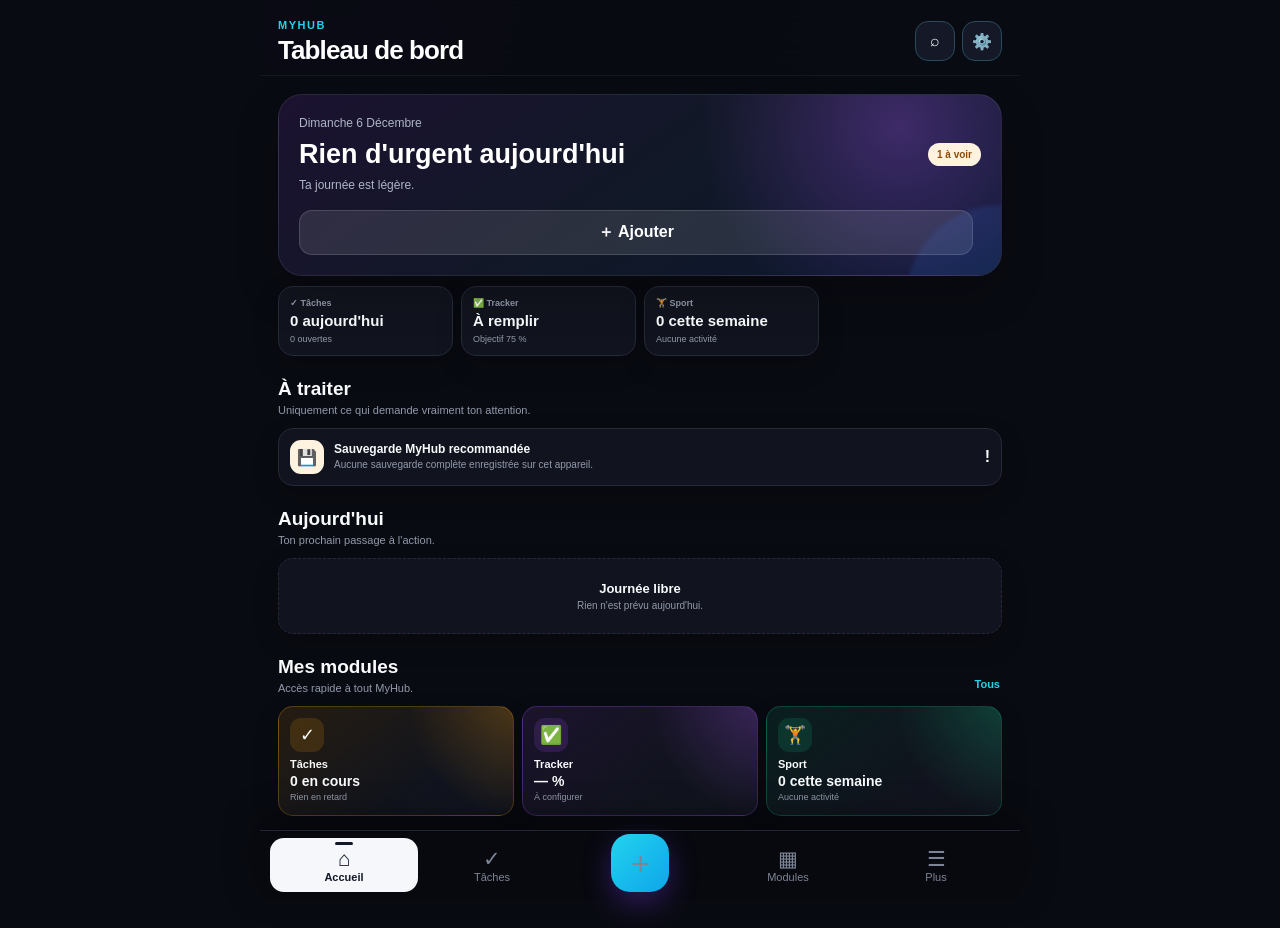
==== commit 130505f9: "MyHub V33.8 - Langage visuel commun modules" ====
--- a/index.html
+++ b/index.html
@@ -21,27 +21,27 @@
   </script>
   <link rel="manifest" href="./manifest.webmanifest" />
   <link rel="apple-touch-icon" href="./assets/icons/icon-192.svg" />
-  <link rel="stylesheet" href="./css/style.css?v=33.7.1" />
-  <link rel="stylesheet" href="./css/dashboard.css?v=33.7.1" />
-  <link rel="stylesheet" href="./css/stats.css?v=33.7.1" />
-  <link rel="stylesheet" href="./css/stock.css?v=33.7.1" />
-  <link rel="stylesheet" href="./css/tracker.css?v=33.7.1" />
-  <link rel="stylesheet" href="./css/sport.css?v=33.7.1" />
-  <link rel="stylesheet" href="./css/objectives.css?v=33.7.1" />
-  <link rel="stylesheet" href="./css/planning.css?v=33.7.1" />
-  <link rel="stylesheet" href="./css/maintenance.css?v=33.7.1" />
-  <link rel="stylesheet" href="./css/living.css?v=33.7.1" />
-  <link rel="stylesheet" href="./css/documents.css?v=33.7.1" />
-  <link rel="stylesheet" href="./css/budget.css?v=33.7.1" />
-  <link rel="stylesheet" href="./css/projects.css?v=33.7.1" />
-  <link rel="stylesheet" href="./css/learning.css?v=33.7.1" />
-  <link rel="stylesheet" href="./css/ideas.css?v=33.7.1" />
-  <link rel="stylesheet" href="./css/search.css?v=33.7.1" />
-  <link rel="stylesheet" href="./css/people.css?v=33.7.1" />
-  <link rel="stylesheet" href="./css/meals.css?v=33.7.1" />
-  <link rel="stylesheet" href="./css/rental.css?v=33.7.1" />
-  <link rel="stylesheet" href="./css/notifications.css?v=33.7.1" />
-  <link rel="stylesheet" href="./css/timeclock.css?v=33.7.1" />
+  <link rel="stylesheet" href="./css/style.css?v=33.8" />
+  <link rel="stylesheet" href="./css/dashboard.css?v=33.8" />
+  <link rel="stylesheet" href="./css/stats.css?v=33.8" />
+  <link rel="stylesheet" href="./css/stock.css?v=33.8" />
+  <link rel="stylesheet" href="./css/tracker.css?v=33.8" />
+  <link rel="stylesheet" href="./css/sport.css?v=33.8" />
+  <link rel="stylesheet" href="./css/objectives.css?v=33.8" />
+  <link rel="stylesheet" href="./css/planning.css?v=33.8" />
+  <link rel="stylesheet" href="./css/maintenance.css?v=33.8" />
+  <link rel="stylesheet" href="./css/living.css?v=33.8" />
+  <link rel="stylesheet" href="./css/documents.css?v=33.8" />
+  <link rel="stylesheet" href="./css/budget.css?v=33.8" />
+  <link rel="stylesheet" href="./css/projects.css?v=33.8" />
+  <link rel="stylesheet" href="./css/learning.css?v=33.8" />
+  <link rel="stylesheet" href="./css/ideas.css?v=33.8" />
+  <link rel="stylesheet" href="./css/search.css?v=33.8" />
+  <link rel="stylesheet" href="./css/people.css?v=33.8" />
+  <link rel="stylesheet" href="./css/meals.css?v=33.8" />
+  <link rel="stylesheet" href="./css/rental.css?v=33.8" />
+  <link rel="stylesheet" href="./css/notifications.css?v=33.8" />
+  <link rel="stylesheet" href="./css/timeclock.css?v=33.8" />
 </head>
 <body>
   <div id="app">
@@ -74,6 +74,6 @@
 
   <div id="modal-root"></div>
 
-  <script type="module" src="./js/app.js?v=33.7.1"></script>
+  <script type="module" src="./js/app.js?v=33.8"></script>
 </body>
 </html>
--- a/css/style.css
+++ b/css/style.css
@@ -875,3 +875,226 @@
   .tasks-v371-summary-card strong{font-size:17px}
   .tasks-v371-head h2{font-size:25px}
 }
+
+
+/* =========================================================
+   V33.8 — LANGAGE VISUEL COMMUN DES MODULES
+   Base sombre + cyan MyHub + accents propres à chaque module
+========================================================= */
+html[data-theme="dark"][data-route="timeclock"]{
+  --accent:#22d3ee; --accent-2:#0ea5e9; --accent-soft:rgba(34,211,238,.14);
+}
+html[data-theme="dark"][data-route="sport"]{
+  --accent:#34d399; --accent-2:#22c55e; --accent-soft:rgba(52,211,153,.14);
+}
+html[data-theme="dark"][data-route="tracker"]{
+  --accent:#2dd4bf; --accent-2:#06b6d4; --accent-soft:rgba(45,212,191,.14);
+}
+html[data-theme="dark"][data-route="settings"]{
+  --accent:#f59e0b; --accent-2:#fb923c; --accent-soft:rgba(245,158,11,.14);
+}
+html[data-theme="dark"][data-route="modules"],
+html[data-theme="dark"][data-route="dashboard"]{
+  --accent:#22d3ee; --accent-2:#0ea5e9; --accent-soft:rgba(34,211,238,.14);
+}
+
+/* Header: marque MyHub plus neutre, accent route */
+html[data-theme="dark"][data-route] .topbar .eyebrow{color:var(--accent)}
+html[data-theme="dark"][data-route] .topbar-actions .icon-btn{
+  border-color:color-mix(in srgb,var(--accent) 18%,#282d3d)!important;
+}
+html[data-theme="dark"][data-route] .primary-btn{
+  background:linear-gradient(135deg,var(--accent),var(--accent-2));
+  box-shadow:0 8px 22px color-mix(in srgb,var(--accent) 25%,transparent);
+}
+
+/* Structure commune */
+html[data-theme="dark"] .module-generic-card,
+html[data-theme="dark"] .timeclock-card,
+html[data-theme="dark"] .timeclock-punch-card,
+html[data-theme="dark"] .sport-card,
+html[data-theme="dark"] .sport-load-card,
+html[data-theme="dark"] .tracker-category,
+html[data-theme="dark"] .tracker-week-focus,
+html[data-theme="dark"] .tracker-settings-card,
+html[data-theme="dark"] .setting-card{
+  background:linear-gradient(145deg,#121722,#0f131d)!important;
+  border:1px solid #293142!important;
+  box-shadow:0 12px 30px rgba(0,0,0,.17)!important;
+  color:#f8fafc;
+}
+html[data-theme="dark"] .timeclock-card h3,
+html[data-theme="dark"] .sport-section-head h2,
+html[data-theme="dark"] .tracker-category h3,
+html[data-theme="dark"] .setting-card strong{color:#f8fafc}
+html[data-theme="dark"] .timeclock-card p,
+html[data-theme="dark"] .sport-section-head p,
+html[data-theme="dark"] .tracker-item-type,
+html[data-theme="dark"] .setting-card .muted{color:#98a2b3!important}
+
+/* Réglages : présentation plus homogène et moins violette */
+.settings-v338{display:grid;gap:14px}
+.settings-v338-head{margin-bottom:0}
+.settings-v338-head h2{font-size:26px;letter-spacing:-.04em}
+html[data-theme="dark"] .settings-version-card{
+  background:
+    radial-gradient(circle at 100% 0%,rgba(34,211,238,.16),transparent 42%),
+    linear-gradient(145deg,#121722,#0f131d)!important;
+  border:1px solid #293142!important;
+}
+html[data-theme="dark"] .settings-version-eyebrow{color:#67e8f9!important}
+html[data-theme="dark"] .settings-version-badge{
+  color:#a5f3fc!important;background:rgba(34,211,238,.10)!important;
+  border:1px solid rgba(34,211,238,.16)
+}
+html[data-theme="dark"] .theme-choice.active{
+  border-color:#22d3ee!important;
+  box-shadow:0 0 0 2px rgba(34,211,238,.12)!important
+}
+html[data-theme="dark"] .settings-update-status.current{
+  background:rgba(52,211,153,.12)!important;color:#86efac!important
+}
+html[data-theme="dark"] .settings-update-status.available{
+  background:rgba(245,158,11,.14)!important;color:#fbbf24!important
+}
+
+/* Badgeuse : cyan + vert + orange */
+html[data-theme="dark"] .timeclock-module{gap:12px}
+html[data-theme="dark"] .timeclock-hero{
+  background:
+    radial-gradient(circle at 100% 0%,rgba(34,211,238,.28),transparent 42%),
+    linear-gradient(145deg,#0d2530,#101722)!important;
+  border:1px solid rgba(34,211,238,.28);
+}
+html[data-theme="dark"] .timeclock-hero.working{
+  background:
+    radial-gradient(circle at 100% 0%,rgba(52,211,153,.26),transparent 42%),
+    linear-gradient(145deg,#10281f,#101722)!important;
+  border-color:rgba(52,211,153,.28)
+}
+html[data-theme="dark"] .timeclock-hero.paused{
+  background:
+    radial-gradient(circle at 100% 0%,rgba(245,158,11,.24),transparent 42%),
+    linear-gradient(145deg,#2b2110,#101722)!important;
+  border-color:rgba(245,158,11,.25)
+}
+html[data-theme="dark"] .timeclock-summary-grid article{
+  border:1px solid #293142!important;background:#111722!important;
+  box-shadow:0 10px 24px rgba(0,0,0,.14)
+}
+html[data-theme="dark"] .timeclock-summary-grid article:nth-child(1){
+  border-color:rgba(34,211,238,.28)!important;
+  background:linear-gradient(145deg,rgba(34,211,238,.10),#111722)!important
+}
+html[data-theme="dark"] .timeclock-summary-grid article:nth-child(2){
+  border-color:rgba(52,211,153,.25)!important;
+  background:linear-gradient(145deg,rgba(52,211,153,.08),#111722)!important
+}
+html[data-theme="dark"] .timeclock-summary-grid article:nth-child(3){
+  border-color:rgba(245,158,11,.25)!important;
+  background:linear-gradient(145deg,rgba(245,158,11,.08),#111722)!important
+}
+html[data-theme="dark"] .timeclock-punch-btn{
+  background:linear-gradient(135deg,#22d3ee,#0ea5e9)!important;color:#051016!important
+}
+html[data-theme="dark"] .timeclock-punch-btn.pause{
+  background:linear-gradient(135deg,#fbbf24,#f97316)!important;color:#1f1400!important
+}
+html[data-theme="dark"] .timeclock-punch-btn.resume{
+  background:linear-gradient(135deg,#34d399,#22c55e)!important;color:#03150c!important
+}
+html[data-theme="dark"] .timeclock-timeline-row{background:#171d29!important}
+html[data-theme="dark"] .timeclock-timeline-icon{background:#202838!important}
+
+/* Sport : gabarit commun, accent vert mais sous-actions multicolores */
+html[data-theme="dark"] .sport-shell{color:#f8fafc}
+html[data-theme="dark"] .sport-tabs{
+  background:#0e131c!important;border:1px solid #252d3b!important
+}
+html[data-theme="dark"] .sport-tab{color:#8e97aa!important}
+html[data-theme="dark"] .sport-tab.active{
+  background:linear-gradient(135deg,#34d399,#22c55e)!important;color:#04130b!important
+}
+html[data-theme="dark"] .sport-hero{
+  background:
+    radial-gradient(circle at 100% 0%,rgba(52,211,153,.25),transparent 43%),
+    linear-gradient(145deg,#10281f,#101722)!important;
+  border:1px solid rgba(52,211,153,.28)!important;
+  box-shadow:0 14px 32px rgba(0,0,0,.18)!important
+}
+html[data-theme="dark"] .sport-actions{
+  display:grid!important;grid-template-columns:repeat(2,minmax(0,1fr))!important;gap:9px!important
+}
+html[data-theme="dark"] .sport-action-card{
+  min-height:132px!important;background:#111722!important;color:#f8fafc!important;
+  border:1px solid #293142!important;box-shadow:0 10px 24px rgba(0,0,0,.14)!important
+}
+html[data-theme="dark"] .sport-action-card:first-child{
+  border-color:rgba(52,211,153,.28)!important;
+  background:linear-gradient(145deg,rgba(52,211,153,.12),#111722)!important
+}
+html[data-theme="dark"] .sport-action-card:nth-child(2){
+  border-color:rgba(14,165,233,.28)!important;
+  background:linear-gradient(145deg,rgba(14,165,233,.12),#111722)!important
+}
+html[data-theme="dark"] .sport-history-row{
+  background:#111722!important;border:1px solid #293142!important;color:#f8fafc!important
+}
+html[data-theme="dark"] .sport-history-row:nth-child(3n+1){border-left:3px solid #34d399!important}
+html[data-theme="dark"] .sport-history-row:nth-child(3n+2){border-left:3px solid #22d3ee!important}
+html[data-theme="dark"] .sport-history-row:nth-child(3n){border-left:3px solid #f59e0b!important}
+
+/* Tracker : turquoise principal, réponses statutées */
+html[data-theme="dark"] .tracker-shell{color:#f8fafc}
+html[data-theme="dark"] .tracker-tabs{
+  background:#0e131c!important;border:1px solid #252d3b!important
+}
+html[data-theme="dark"] .tracker-tab{color:#8e97aa!important}
+html[data-theme="dark"] .tracker-tab.active{
+  background:linear-gradient(135deg,#2dd4bf,#06b6d4)!important;color:#031312!important
+}
+html[data-theme="dark"] .tracker-datebar,
+html[data-theme="dark"] .tracker-score{
+  background:
+    radial-gradient(circle at 100% 0%,rgba(45,212,191,.19),transparent 42%),
+    linear-gradient(145deg,#111a21,#101722)!important;
+  border:1px solid rgba(45,212,191,.24)!important
+}
+html[data-theme="dark"] .tracker-progress{background:#293142!important}
+html[data-theme="dark"] .tracker-progress i{
+  background:linear-gradient(90deg,#2dd4bf,#22c55e)!important
+}
+html[data-theme="dark"] .tracker-focus{
+  background:#111722!important;border:1px solid #293142!important;color:#98a2b3!important
+}
+html[data-theme="dark"] .tracker-focus.active{
+  color:#021512!important;background:linear-gradient(135deg,#2dd4bf,#22d3ee)!important;
+  border-color:transparent!important
+}
+html[data-theme="dark"] .tracker-item{
+  background:#111722!important;border:1px solid #293142!important;color:#f8fafc!important
+}
+html[data-theme="dark"] .tracker-item.essential{
+  border-color:rgba(245,158,11,.28)!important;
+  background:linear-gradient(145deg,rgba(245,158,11,.07),#111722)!important
+}
+html[data-theme="dark"] .tracker-choice button{
+  background:#1a2130!important;color:#9ca3af!important;border-color:#31394b!important
+}
+html[data-theme="dark"] .tracker-choice button.active-yes{
+  background:rgba(52,211,153,.17)!important;color:#86efac!important;border-color:rgba(52,211,153,.3)!important
+}
+html[data-theme="dark"] .tracker-choice button.active-no{
+  background:rgba(251,113,133,.15)!important;color:#fda4af!important;border-color:rgba(251,113,133,.28)!important
+}
+html[data-theme="dark"] .tracker-choice button.active-na{
+  background:rgba(148,163,184,.12)!important;color:#cbd5e1!important
+}
+
+/* Mobile : densité similaire au mockup retenu */
+@media(max-width:430px){
+  html[data-theme="dark"] .sport-action-card{min-height:118px!important;padding:12px!important}
+  html[data-theme="dark"] .timeclock-summary-grid{grid-template-columns:repeat(3,minmax(0,1fr))!important}
+  html[data-theme="dark"] .timeclock-summary-grid article{padding:10px!important}
+  html[data-theme="dark"] .timeclock-summary-grid article strong{font-size:14px!important}
+}
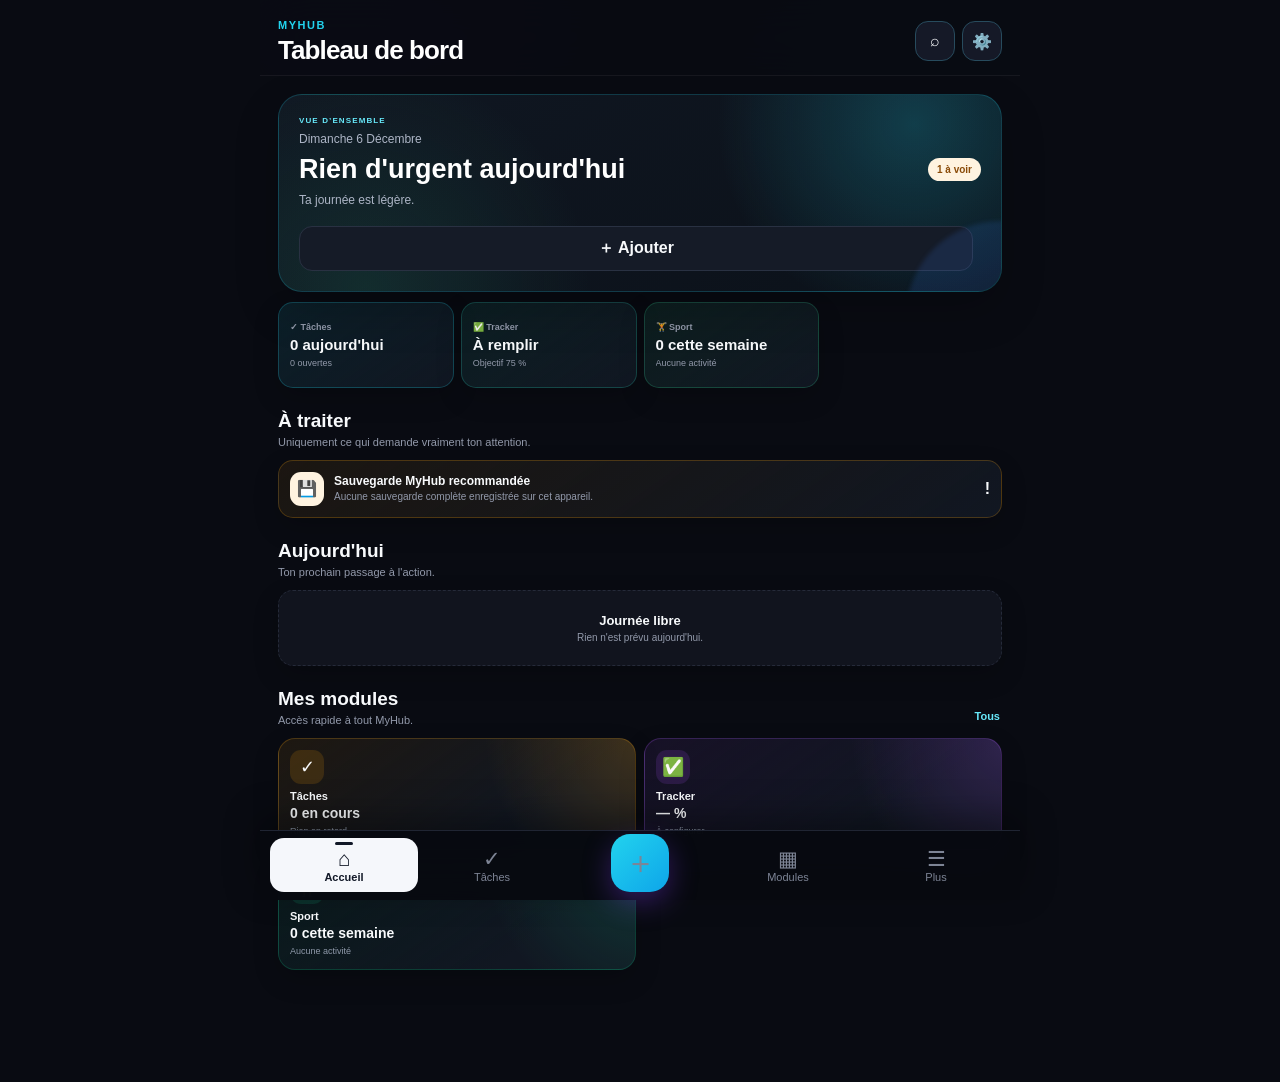
==== commit e914c0b1: "MyHub V33.9 - Finition Taches Dashboard Modules" ====
--- a/index.html
+++ b/index.html
@@ -21,27 +21,27 @@
   </script>
   <link rel="manifest" href="./manifest.webmanifest" />
   <link rel="apple-touch-icon" href="./assets/icons/icon-192.svg" />
-  <link rel="stylesheet" href="./css/style.css?v=33.8" />
-  <link rel="stylesheet" href="./css/dashboard.css?v=33.8" />
-  <link rel="stylesheet" href="./css/stats.css?v=33.8" />
-  <link rel="stylesheet" href="./css/stock.css?v=33.8" />
-  <link rel="stylesheet" href="./css/tracker.css?v=33.8" />
-  <link rel="stylesheet" href="./css/sport.css?v=33.8" />
-  <link rel="stylesheet" href="./css/objectives.css?v=33.8" />
-  <link rel="stylesheet" href="./css/planning.css?v=33.8" />
-  <link rel="stylesheet" href="./css/maintenance.css?v=33.8" />
-  <link rel="stylesheet" href="./css/living.css?v=33.8" />
-  <link rel="stylesheet" href="./css/documents.css?v=33.8" />
-  <link rel="stylesheet" href="./css/budget.css?v=33.8" />
-  <link rel="stylesheet" href="./css/projects.css?v=33.8" />
-  <link rel="stylesheet" href="./css/learning.css?v=33.8" />
-  <link rel="stylesheet" href="./css/ideas.css?v=33.8" />
-  <link rel="stylesheet" href="./css/search.css?v=33.8" />
-  <link rel="stylesheet" href="./css/people.css?v=33.8" />
-  <link rel="stylesheet" href="./css/meals.css?v=33.8" />
-  <link rel="stylesheet" href="./css/rental.css?v=33.8" />
-  <link rel="stylesheet" href="./css/notifications.css?v=33.8" />
-  <link rel="stylesheet" href="./css/timeclock.css?v=33.8" />
+  <link rel="stylesheet" href="./css/style.css?v=33.9" />
+  <link rel="stylesheet" href="./css/dashboard.css?v=33.9" />
+  <link rel="stylesheet" href="./css/stats.css?v=33.9" />
+  <link rel="stylesheet" href="./css/stock.css?v=33.9" />
+  <link rel="stylesheet" href="./css/tracker.css?v=33.9" />
+  <link rel="stylesheet" href="./css/sport.css?v=33.9" />
+  <link rel="stylesheet" href="./css/objectives.css?v=33.9" />
+  <link rel="stylesheet" href="./css/planning.css?v=33.9" />
+  <link rel="stylesheet" href="./css/maintenance.css?v=33.9" />
+  <link rel="stylesheet" href="./css/living.css?v=33.9" />
+  <link rel="stylesheet" href="./css/documents.css?v=33.9" />
+  <link rel="stylesheet" href="./css/budget.css?v=33.9" />
+  <link rel="stylesheet" href="./css/projects.css?v=33.9" />
+  <link rel="stylesheet" href="./css/learning.css?v=33.9" />
+  <link rel="stylesheet" href="./css/ideas.css?v=33.9" />
+  <link rel="stylesheet" href="./css/search.css?v=33.9" />
+  <link rel="stylesheet" href="./css/people.css?v=33.9" />
+  <link rel="stylesheet" href="./css/meals.css?v=33.9" />
+  <link rel="stylesheet" href="./css/rental.css?v=33.9" />
+  <link rel="stylesheet" href="./css/notifications.css?v=33.9" />
+  <link rel="stylesheet" href="./css/timeclock.css?v=33.9" />
 </head>
 <body>
   <div id="app">
@@ -74,6 +74,6 @@
 
   <div id="modal-root"></div>
 
-  <script type="module" src="./js/app.js?v=33.8"></script>
+  <script type="module" src="./js/app.js?v=33.9"></script>
 </body>
 </html>
--- a/css/style.css
+++ b/css/style.css
@@ -1098,3 +1098,495 @@
   html[data-theme="dark"] .timeclock-summary-grid article{padding:10px!important}
   html[data-theme="dark"] .timeclock-summary-grid article strong{font-size:14px!important}
 }
+
+
+/* =========================================================
+   V33.8.1 — CORRECTION LISIBILITÉ / CONTRASTES
+========================================================= */
+html[data-theme="dark"]{
+  --field-bg:#141a24;
+  --field-bg-soft:#18202c;
+  --field-text:#f8fafc;
+  --field-muted:#a7b0c0;
+  --field-border:#2b3445;
+  --field-placeholder:#7f899a;
+}
+
+/* Règle globale : aucun champ clair en mode sombre */
+html[data-theme="dark"] input,
+html[data-theme="dark"] textarea,
+html[data-theme="dark"] select{
+  background:var(--field-bg)!important;
+  color:var(--field-text)!important;
+  border-color:var(--field-border)!important;
+}
+html[data-theme="dark"] input::placeholder,
+html[data-theme="dark"] textarea::placeholder{
+  color:var(--field-placeholder)!important;
+  opacity:1!important;
+}
+html[data-theme="dark"] select option{
+  background:#141a24!important;
+  color:#f8fafc!important;
+}
+
+/* Boutons secondaires : lisibles partout */
+html[data-theme="dark"] .ghost-btn,
+html[data-theme="dark"] .icon-btn{
+  background:#171d29!important;
+  color:#f8fafc!important;
+  border-color:#2b3445!important;
+}
+html[data-theme="dark"] .ghost-btn:disabled,
+html[data-theme="dark"] .icon-btn:disabled{
+  color:#717b8e!important;
+  opacity:.65!important;
+}
+
+/* Onglets : plus aucun fond blanc */
+html[data-theme="dark"] .sport-tab,
+html[data-theme="dark"] .tracker-tab,
+html[data-theme="dark"] .task-primary-tabs button,
+html[data-theme="dark"] .task-linked-filters button,
+html[data-theme="dark"] .task-folder-chip{
+  background:#141a24!important;
+  color:#9ba5b7!important;
+  border:1px solid #2b3445!important;
+}
+html[data-theme="dark"] .sport-tab.active,
+html[data-theme="dark"] .tracker-tab.active,
+html[data-theme="dark"] .task-primary-tabs button.active,
+html[data-theme="dark"] .task-linked-filters button.active,
+html[data-theme="dark"] .task-folder-chip.active{
+  color:#041014!important;
+  border-color:transparent!important;
+}
+
+/* Sport : toutes les sous-cartes deviennent sombres et lisibles */
+html[data-theme="dark"] .sport-load-card,
+html[data-theme="dark"] .sport-load-grid > div,
+html[data-theme="dark"] .sport-action-card,
+html[data-theme="dark"] .sport-card,
+html[data-theme="dark"] .sport-history-row,
+html[data-theme="dark"] .sport-empty,
+html[data-theme="dark"] .sport-sync,
+html[data-theme="dark"] .sport-record-card,
+html[data-theme="dark"] .sport-progress-card,
+html[data-theme="dark"] .sport-program-card,
+html[data-theme="dark"] .sport-plan-card,
+html[data-theme="dark"] .sport-workout-card{
+  background:#111722!important;
+  color:#f8fafc!important;
+  border-color:#2b3445!important;
+}
+html[data-theme="dark"] .sport-load-grid > div{
+  min-height:auto!important;
+}
+html[data-theme="dark"] .sport-load-grid span,
+html[data-theme="dark"] .sport-load-grid small,
+html[data-theme="dark"] .sport-history-main small,
+html[data-theme="dark"] .sport-action-card small,
+html[data-theme="dark"] .sport-card .muted,
+html[data-theme="dark"] .sport-sync,
+html[data-theme="dark"] .sport-section-head p{
+  color:#a7b0c0!important;
+}
+html[data-theme="dark"] .sport-load-grid strong,
+html[data-theme="dark"] .sport-history-main strong,
+html[data-theme="dark"] .sport-action-card strong,
+html[data-theme="dark"] .sport-card strong{
+  color:#f8fafc!important;
+}
+html[data-theme="dark"] .sport-load-grid > div:nth-child(1){
+  background:linear-gradient(145deg,rgba(34,211,238,.09),#111722)!important;
+  border:1px solid rgba(34,211,238,.22)!important;
+}
+html[data-theme="dark"] .sport-load-grid > div:nth-child(2){
+  background:linear-gradient(145deg,rgba(59,130,246,.10),#111722)!important;
+  border:1px solid rgba(59,130,246,.22)!important;
+}
+html[data-theme="dark"] .sport-load-grid > div:nth-child(3){
+  background:linear-gradient(145deg,rgba(52,211,153,.09),#111722)!important;
+  border:1px solid rgba(52,211,153,.22)!important;
+}
+
+/* Tracker : champs et cartes cohérents */
+html[data-theme="dark"] .tracker-item,
+html[data-theme="dark"] .tracker-category,
+html[data-theme="dark"] .tracker-history-row,
+html[data-theme="dark"] .tracker-settings-card,
+html[data-theme="dark"] .tracker-empty,
+html[data-theme="dark"] .tracker-week-focus{
+  background:#111722!important;
+  color:#f8fafc!important;
+  border-color:#2b3445!important;
+}
+html[data-theme="dark"] .tracker-item-type,
+html[data-theme="dark"] .tracker-auto-source,
+html[data-theme="dark"] .tracker-history-row small,
+html[data-theme="dark"] .tracker-empty p,
+html[data-theme="dark"] .tracker-week-focus small{
+  color:#a7b0c0!important;
+}
+html[data-theme="dark"] .tracker-value-row input,
+html[data-theme="dark"] .tracker-value-row textarea{
+  background:#141a24!important;
+  color:#f8fafc!important;
+  border-color:#2b3445!important;
+}
+
+/* Badgeuse : champs + lignes */
+html[data-theme="dark"] .timeclock-punch-card,
+html[data-theme="dark"] .timeclock-card,
+html[data-theme="dark"] .timeclock-history-row,
+html[data-theme="dark"] .timeclock-label-summary > div,
+html[data-theme="dark"] .timeclock-timeline-row,
+html[data-theme="dark"] .timeclock-local-note{
+  background:#111722!important;
+  color:#f8fafc!important;
+  border-color:#2b3445!important;
+}
+html[data-theme="dark"] .timeclock-section-head p,
+html[data-theme="dark"] .timeclock-history-row small,
+html[data-theme="dark"] .timeclock-current small,
+html[data-theme="dark"] .timeclock-local-note p,
+html[data-theme="dark"] .timeclock-label-summary span{
+  color:#a7b0c0!important;
+}
+html[data-theme="dark"] #timeclock-label{
+  background:#141a24!important;
+  color:#f8fafc!important;
+}
+
+/* Réglages : textes et select lisibles */
+html[data-theme="dark"] .setting-card,
+html[data-theme="dark"] .settings-update-box,
+html[data-theme="dark"] .backup-last,
+html[data-theme="dark"] .backup-history-row,
+html[data-theme="dark"] .backup-preview-grid article{
+  background:#111722!important;
+  color:#f8fafc!important;
+  border-color:#2b3445!important;
+}
+html[data-theme="dark"] .setting-card p,
+html[data-theme="dark"] .backup-last span,
+html[data-theme="dark"] .backup-last small,
+html[data-theme="dark"] .backup-history-row small,
+html[data-theme="dark"] .settings-update-line span{
+  color:#a7b0c0!important;
+}
+html[data-theme="dark"] .backup-reminder-row select{
+  background:#141a24!important;
+  color:#f8fafc!important;
+  border-color:#2b3445!important;
+}
+
+/* Empêche les anciennes classes "fond clair" de ressortir */
+html[data-theme="dark"] .surface-light,
+html[data-theme="dark"] .card-light,
+html[data-theme="dark"] .panel-light{
+  background:#111722!important;
+  color:#f8fafc!important;
+}
+
+/* Liens / petits textes */
+html[data-theme="dark"] a,
+html[data-theme="dark"] button{
+  -webkit-tap-highlight-color:transparent;
+}
+html[data-theme="dark"] .muted{
+  color:#a7b0c0!important;
+}
+
+@media(max-width:430px){
+  html[data-theme="dark"] .sport-load-grid > div{
+    padding:11px!important;
+    border-radius:13px!important;
+  }
+}
+
+
+/* =========================================================
+   V33.9 — TÂCHES / DASHBOARD / MODULES
+   Finition du langage visuel sombre multicolore
+========================================================= */
+
+/* ---------- TÂCHES ---------- */
+html[data-theme="dark"][data-route="tasks"]{
+  --accent:#22d3ee;
+  --accent-2:#0ea5e9;
+  --accent-soft:rgba(34,211,238,.14);
+}
+
+html[data-theme="dark"] .tasks-v371{
+  gap:12px;
+}
+html[data-theme="dark"] .tasks-v371-head{
+  margin-bottom:1px;
+}
+html[data-theme="dark"] .tasks-v371-head .eyebrow{
+  color:#22d3ee!important;
+}
+html[data-theme="dark"] .tasks-v371-head h2{
+  color:#f8fafc;
+}
+html[data-theme="dark"] .tasks-v371-add{
+  background:linear-gradient(145deg,#22d3ee,#0ea5e9)!important;
+  color:#03131a!important;
+  box-shadow:0 10px 24px rgba(34,211,238,.22)!important;
+}
+html[data-theme="dark"] .tasks-v371-summary-card{
+  background:#111722!important;
+  border-color:#293142!important;
+  box-shadow:0 9px 22px rgba(0,0,0,.14);
+}
+html[data-theme="dark"] .tasks-v371-summary-card.today{
+  border-color:rgba(34,211,238,.28)!important;
+  background:linear-gradient(145deg,rgba(34,211,238,.11),#111722)!important;
+}
+html[data-theme="dark"] .tasks-v371-summary-card.late{
+  border-color:rgba(251,113,133,.28)!important;
+  background:linear-gradient(145deg,rgba(251,113,133,.10),#111722)!important;
+}
+html[data-theme="dark"] .tasks-v371-summary-card.upcoming{
+  border-color:rgba(59,130,246,.28)!important;
+  background:linear-gradient(145deg,rgba(59,130,246,.10),#111722)!important;
+}
+html[data-theme="dark"] .tasks-v371-summary-card.done{
+  border-color:rgba(52,211,153,.26)!important;
+  background:linear-gradient(145deg,rgba(52,211,153,.09),#111722)!important;
+}
+html[data-theme="dark"] .tasks-v371-summary-card span{color:#8f99aa!important}
+html[data-theme="dark"] .tasks-v371-summary-card strong{color:#f8fafc!important}
+html[data-theme="dark"] .tasks-v371-list .list-item{
+  position:relative;
+  overflow:hidden;
+  background:linear-gradient(145deg,#121722,#0f141d)!important;
+  border-color:#293142!important;
+  box-shadow:0 9px 22px rgba(0,0,0,.13)!important;
+}
+html[data-theme="dark"] .tasks-v371-list .list-item::before{
+  content:"";
+  position:absolute;
+  left:0;top:0;bottom:0;
+  width:3px;
+  background:#22d3ee;
+  opacity:.55;
+}
+html[data-theme="dark"] .tasks-v371-list .list-item.done::before{
+  background:#34d399;
+}
+html[data-theme="dark"] .tasks-v371-list .task-title{
+  color:#f8fafc!important;
+}
+html[data-theme="dark"] .tasks-v371-list .task-meta,
+html[data-theme="dark"] .tasks-v371-list .task-desc{
+  color:#98a2b3!important;
+}
+html[data-theme="dark"] .tasks-v39-folders{
+  background:#0f141d!important;
+  border-color:#252c3a!important;
+}
+html[data-theme="dark"] .tasks-v39-list-head strong{
+  color:#f8fafc!important;
+}
+html[data-theme="dark"] .tasks-v39-list-head span{
+  color:#8f99aa!important;
+}
+
+/* ---------- MODULES ---------- */
+html[data-theme="dark"][data-route="modules"]{
+  --accent:#22d3ee;
+  --accent-2:#0ea5e9;
+  --accent-soft:rgba(34,211,238,.14);
+}
+html[data-theme="dark"] .modules-v36-hero{
+  background:
+    radial-gradient(circle at 100% 0%,rgba(34,211,238,.24),transparent 38%),
+    radial-gradient(circle at 14% 100%,rgba(52,211,153,.12),transparent 36%),
+    linear-gradient(145deg,#101722,#0b1119)!important;
+  border:1px solid rgba(34,211,238,.22)!important;
+  box-shadow:0 16px 38px rgba(0,0,0,.22)!important;
+}
+html[data-theme="dark"] .modules-v36-hero .eyebrow{
+  color:#67e8f9!important;
+}
+html[data-theme="dark"] .modules-v36-count{
+  background:rgba(255,255,255,.06)!important;
+  border:1px solid rgba(255,255,255,.08)!important;
+}
+html[data-theme="dark"] .modules-v27-search{
+  background:#111722!important;
+  border-color:#293142!important;
+}
+html[data-theme="dark"] .modules-v27-search input{
+  background:transparent!important;
+}
+html[data-theme="dark"] .modules-v36-section-head>span{
+  display:grid;
+  place-items:center;
+  min-width:28px;
+  height:28px;
+  padding:0 8px;
+  border-radius:999px;
+  background:#171d29;
+  color:#aab3c4;
+  font-size:9px;
+  font-weight:850;
+}
+html[data-theme="dark"] .modules-v37-card{
+  min-height:168px!important;
+  background:
+    radial-gradient(circle at 110% -10%,rgba(var(--module-accent),.28),transparent 42%),
+    linear-gradient(145deg,rgba(var(--module-accent),.10),#111722 72%)!important;
+  border-color:rgba(var(--module-accent),.25)!important;
+  box-shadow:0 11px 27px rgba(0,0,0,.16)!important;
+}
+html[data-theme="dark"] .modules-v37-card.is-available{
+  filter:saturate(.72);
+  opacity:.92;
+}
+html[data-theme="dark"] .modules-v37-card.is-available:hover{
+  filter:none;
+  opacity:1;
+}
+html[data-theme="dark"] .modules-v37-icon{
+  width:40px!important;
+  height:40px!important;
+  background:rgba(var(--module-accent),.16)!important;
+  border-color:rgba(var(--module-accent),.22)!important;
+}
+html[data-theme="dark"] .modules-v37-category{
+  color:#818a9d!important;
+}
+html[data-theme="dark"] .modules-v37-open strong{
+  color:#f8fafc!important;
+}
+html[data-theme="dark"] .modules-v37-open p{
+  color:#9aa3b5!important;
+}
+html[data-theme="dark"] .modules-v37-toggle{
+  background:#171d29!important;
+  color:#aab3c4!important;
+  border:1px solid #293142!important;
+}
+html[data-theme="dark"] .modules-v37-toggle.activate{
+  background:rgba(var(--module-accent),.14)!important;
+  color:rgb(var(--module-accent))!important;
+  border-color:rgba(var(--module-accent),.22)!important;
+}
+html[data-theme="dark"] .modules-v36-note{
+  background:#0f141d!important;
+  border:1px solid #252c3a!important;
+  color:#f8fafc!important;
+}
+html[data-theme="dark"] .modules-v36-note p{
+  color:#8f99aa!important;
+}
+
+/* ---------- DASHBOARD ---------- */
+html[data-theme="dark"][data-route="dashboard"]{
+  --accent:#22d3ee;
+  --accent-2:#0ea5e9;
+  --accent-soft:rgba(34,211,238,.14);
+}
+html[data-theme="dark"] .dashboard-kicker{
+  margin:0 0 4px;
+  color:#67e8f9!important;
+  font-size:8px!important;
+  font-weight:900!important;
+  letter-spacing:.14em!important;
+}
+html[data-theme="dark"] .dashboard-hero-v27{
+  background:
+    radial-gradient(circle at 88% 15%,rgba(34,211,238,.22),transparent 30%),
+    radial-gradient(circle at 12% 100%,rgba(52,211,153,.12),transparent 34%),
+    linear-gradient(145deg,#101722,#0b1119)!important;
+  border-color:rgba(34,211,238,.20)!important;
+}
+html[data-theme="dark"] .dashboard-main-action{
+  background:linear-gradient(135deg,#22d3ee,#0ea5e9)!important;
+  color:#03131a!important;
+}
+html[data-theme="dark"] .dashboard-secondary-action{
+  background:#151b27!important;
+  color:#f8fafc!important;
+  border-color:#293142!important;
+}
+html[data-theme="dark"] .dashboard-glance{
+  gap:7px!important;
+}
+html[data-theme="dark"] .dashboard-glance-card{
+  min-height:86px;
+  background:#111722!important;
+  border-color:#293142!important;
+}
+html[data-theme="dark"] .dashboard-glance-tasks{
+  background:linear-gradient(145deg,rgba(34,211,238,.10),#111722)!important;
+  border-color:rgba(34,211,238,.24)!important;
+}
+html[data-theme="dark"] .dashboard-glance-tracker{
+  background:linear-gradient(145deg,rgba(45,212,191,.10),#111722)!important;
+  border-color:rgba(45,212,191,.23)!important;
+}
+html[data-theme="dark"] .dashboard-glance-sport{
+  background:linear-gradient(145deg,rgba(52,211,153,.10),#111722)!important;
+  border-color:rgba(52,211,153,.23)!important;
+}
+html[data-theme="dark"] .dashboard-glance-budget{
+  background:linear-gradient(145deg,rgba(245,158,11,.10),#111722)!important;
+  border-color:rgba(245,158,11,.22)!important;
+}
+html[data-theme="dark"] .dashboard-alert{
+  background:#111722!important;
+}
+html[data-theme="dark"] .dashboard-alert.danger{
+  border-color:rgba(251,113,133,.24)!important;
+  background:linear-gradient(145deg,rgba(251,113,133,.08),#111722)!important;
+}
+html[data-theme="dark"] .dashboard-alert.warning{
+  border-color:rgba(245,158,11,.24)!important;
+  background:linear-gradient(145deg,rgba(245,158,11,.08),#111722)!important;
+}
+html[data-theme="dark"] .dashboard-timeline-item{
+  background:#111722!important;
+  border-color:#293142!important;
+}
+html[data-theme="dark"] .dashboard-module-grid{
+  grid-template-columns:repeat(2,minmax(0,1fr))!important;
+  gap:8px!important;
+}
+html[data-theme="dark"] .dashboard-module{
+  min-height:112px!important;
+  border-radius:17px!important;
+  background:
+    radial-gradient(circle at 105% -5%,rgba(var(--dash-tone),.22),transparent 43%),
+    linear-gradient(145deg,rgba(var(--dash-tone),.09),#111722 72%)!important;
+  border-color:rgba(var(--dash-tone),.23)!important;
+}
+html[data-theme="dark"] .dashboard-module .label{
+  color:#f8fafc!important;
+}
+html[data-theme="dark"] .dashboard-module .value{
+  color:#f8fafc!important;
+}
+html[data-theme="dark"] .dashboard-module .sub{
+  color:#8f99aa!important;
+}
+html[data-theme="dark"] .dashboard-text-btn{
+  color:#67e8f9!important;
+}
+
+/* Responsive */
+@media(max-width:430px){
+  html[data-theme="dark"] .modules-v37-card{
+    min-height:158px!important;
+  }
+  html[data-theme="dark"] .dashboard-glance-card{
+    min-height:82px!important;
+    padding:10px!important;
+  }
+  html[data-theme="dark"] .dashboard-module{
+    min-height:106px!important;
+  }
+}
--- a/css/dashboard.css
+++ b/css/dashboard.css
@@ -87,3 +87,10 @@
 .dashboard-tone-stats{--dash-tone:168,85,247}
 html[data-theme="dark"] .dashboard-hero-v27 .date,
 html[data-theme="dark"] .dashboard-hero-v27 p:last-child{color:#adb5c6}
+
+
+/* V33.9 — densité dashboard */
+.dashboard-kicker{margin:0 0 4px;font-size:8px;font-weight:900;letter-spacing:.14em}
+.dashboard-glance-card{display:flex;flex-direction:column;justify-content:center}
+.dashboard-module-grid-v27 .dashboard-module{display:flex;flex-direction:column}
+.dashboard-module-grid-v27 .dashboard-module .sub{margin-top:auto;padding-top:4px}
